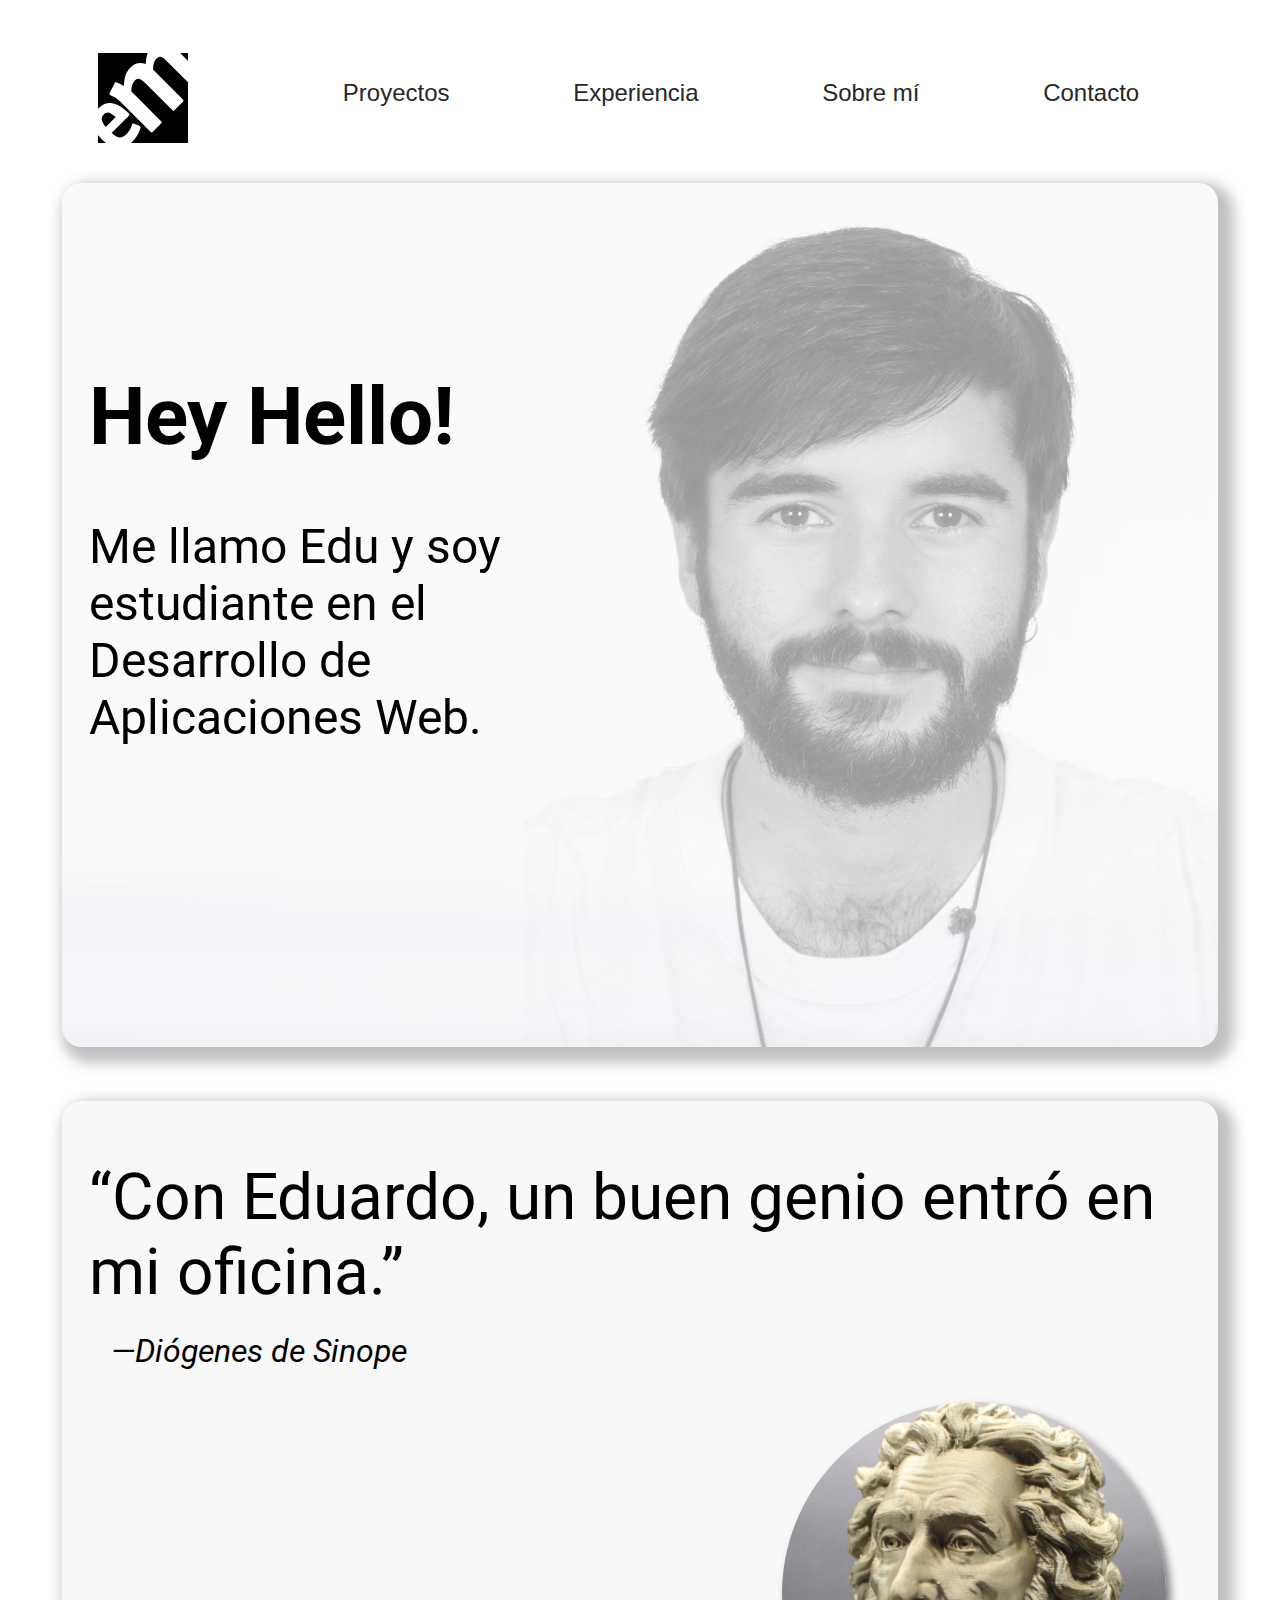
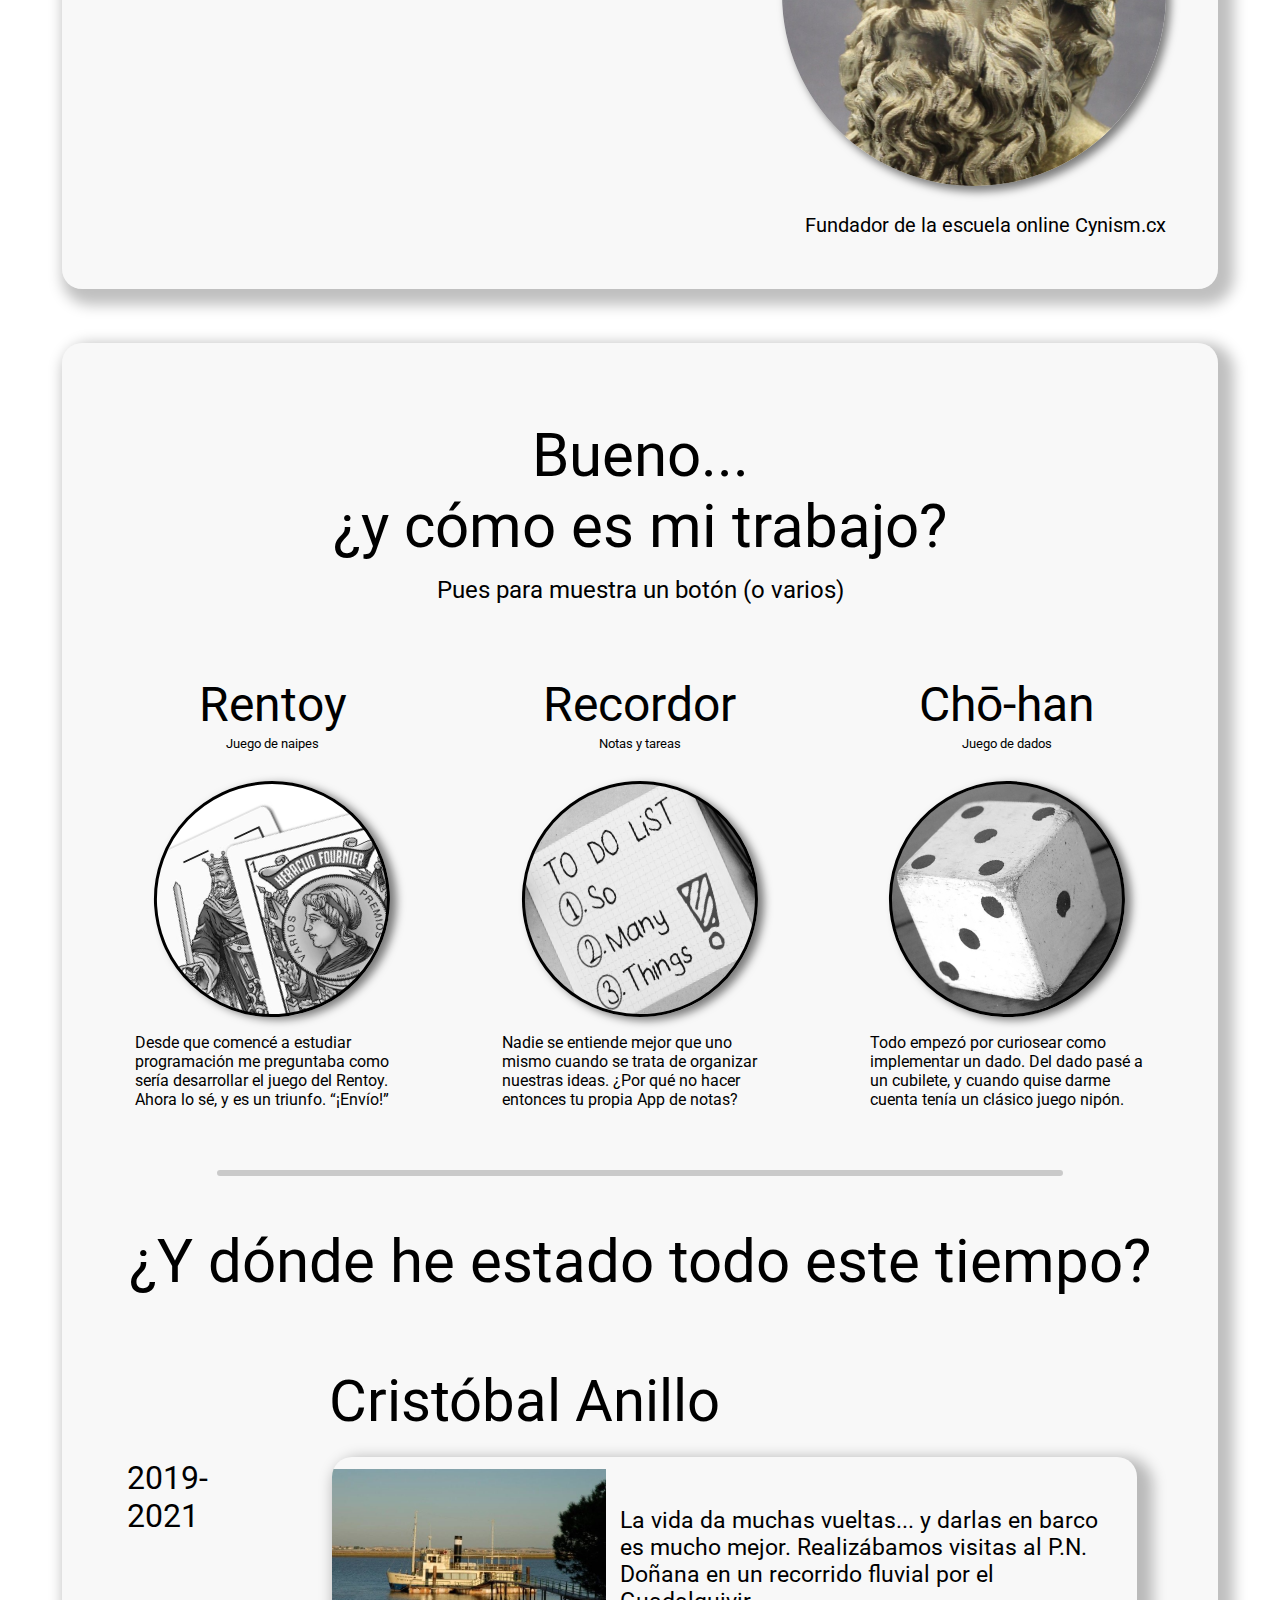
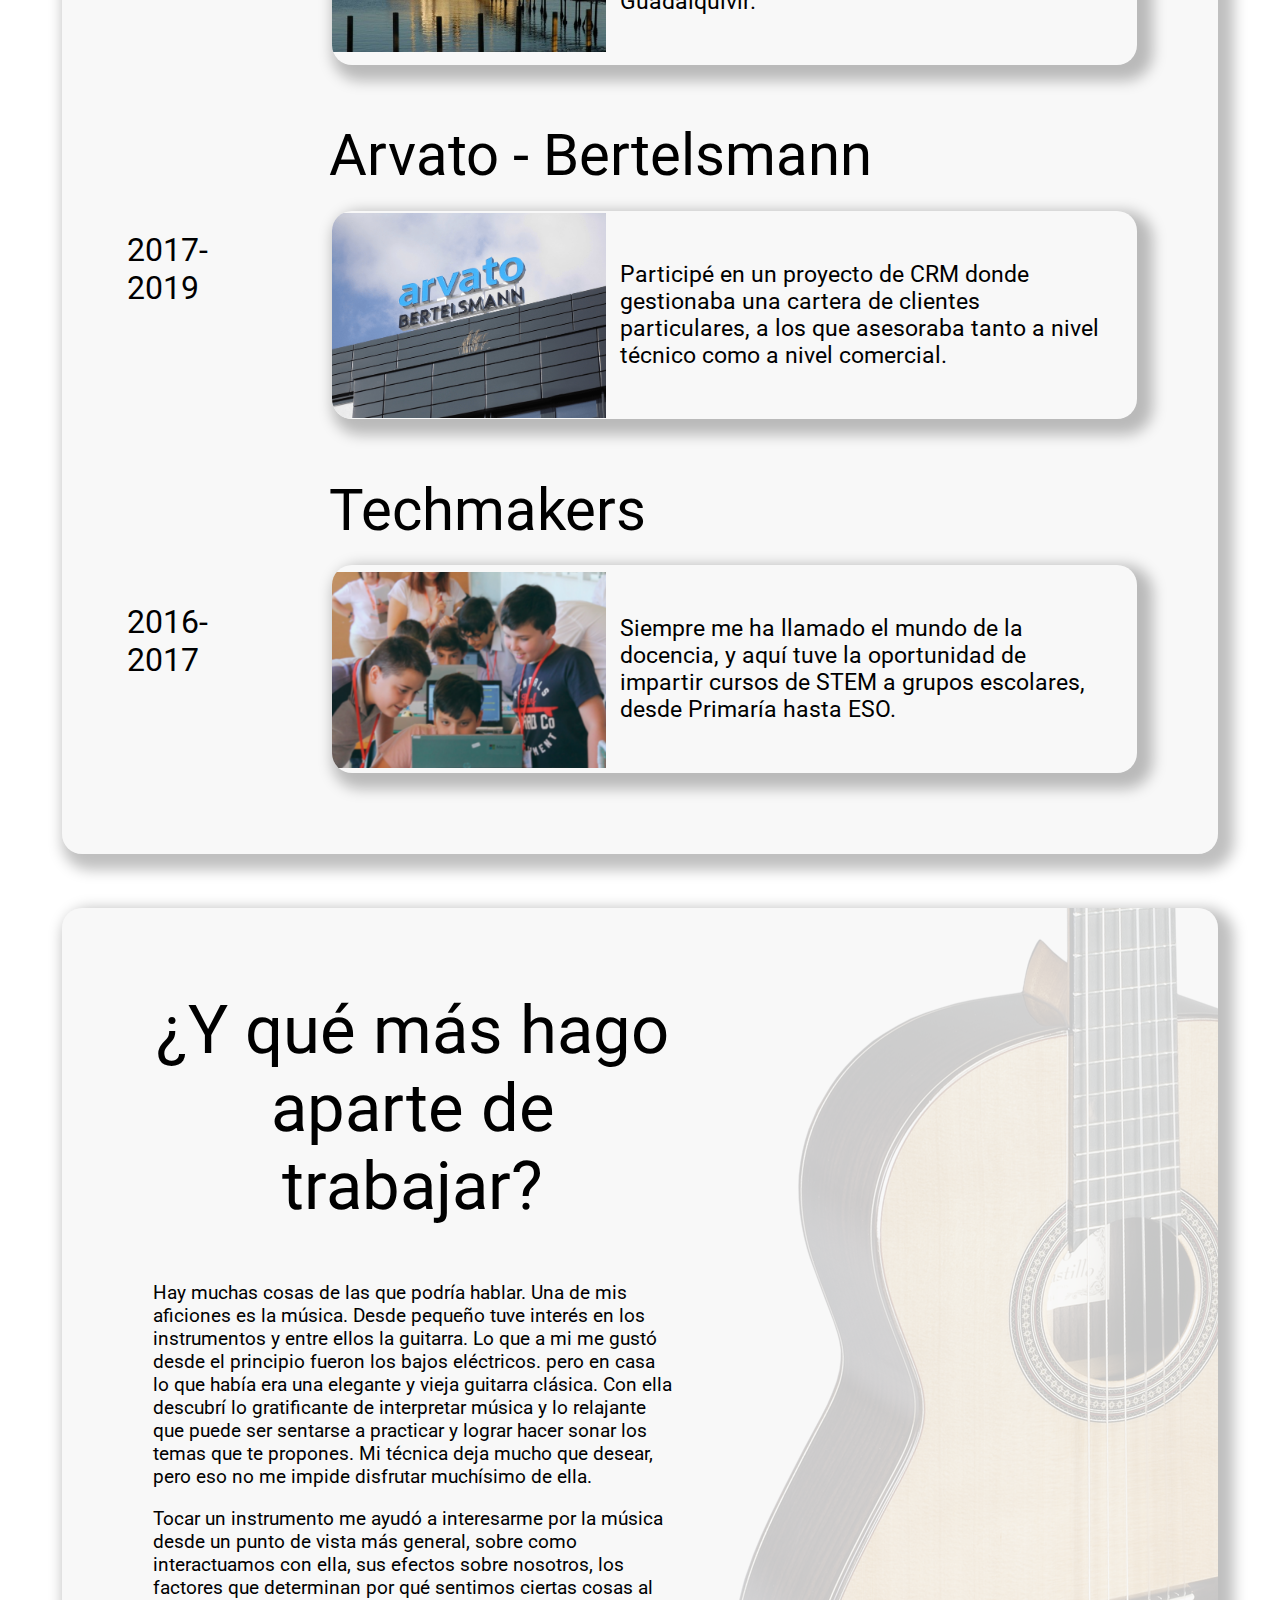
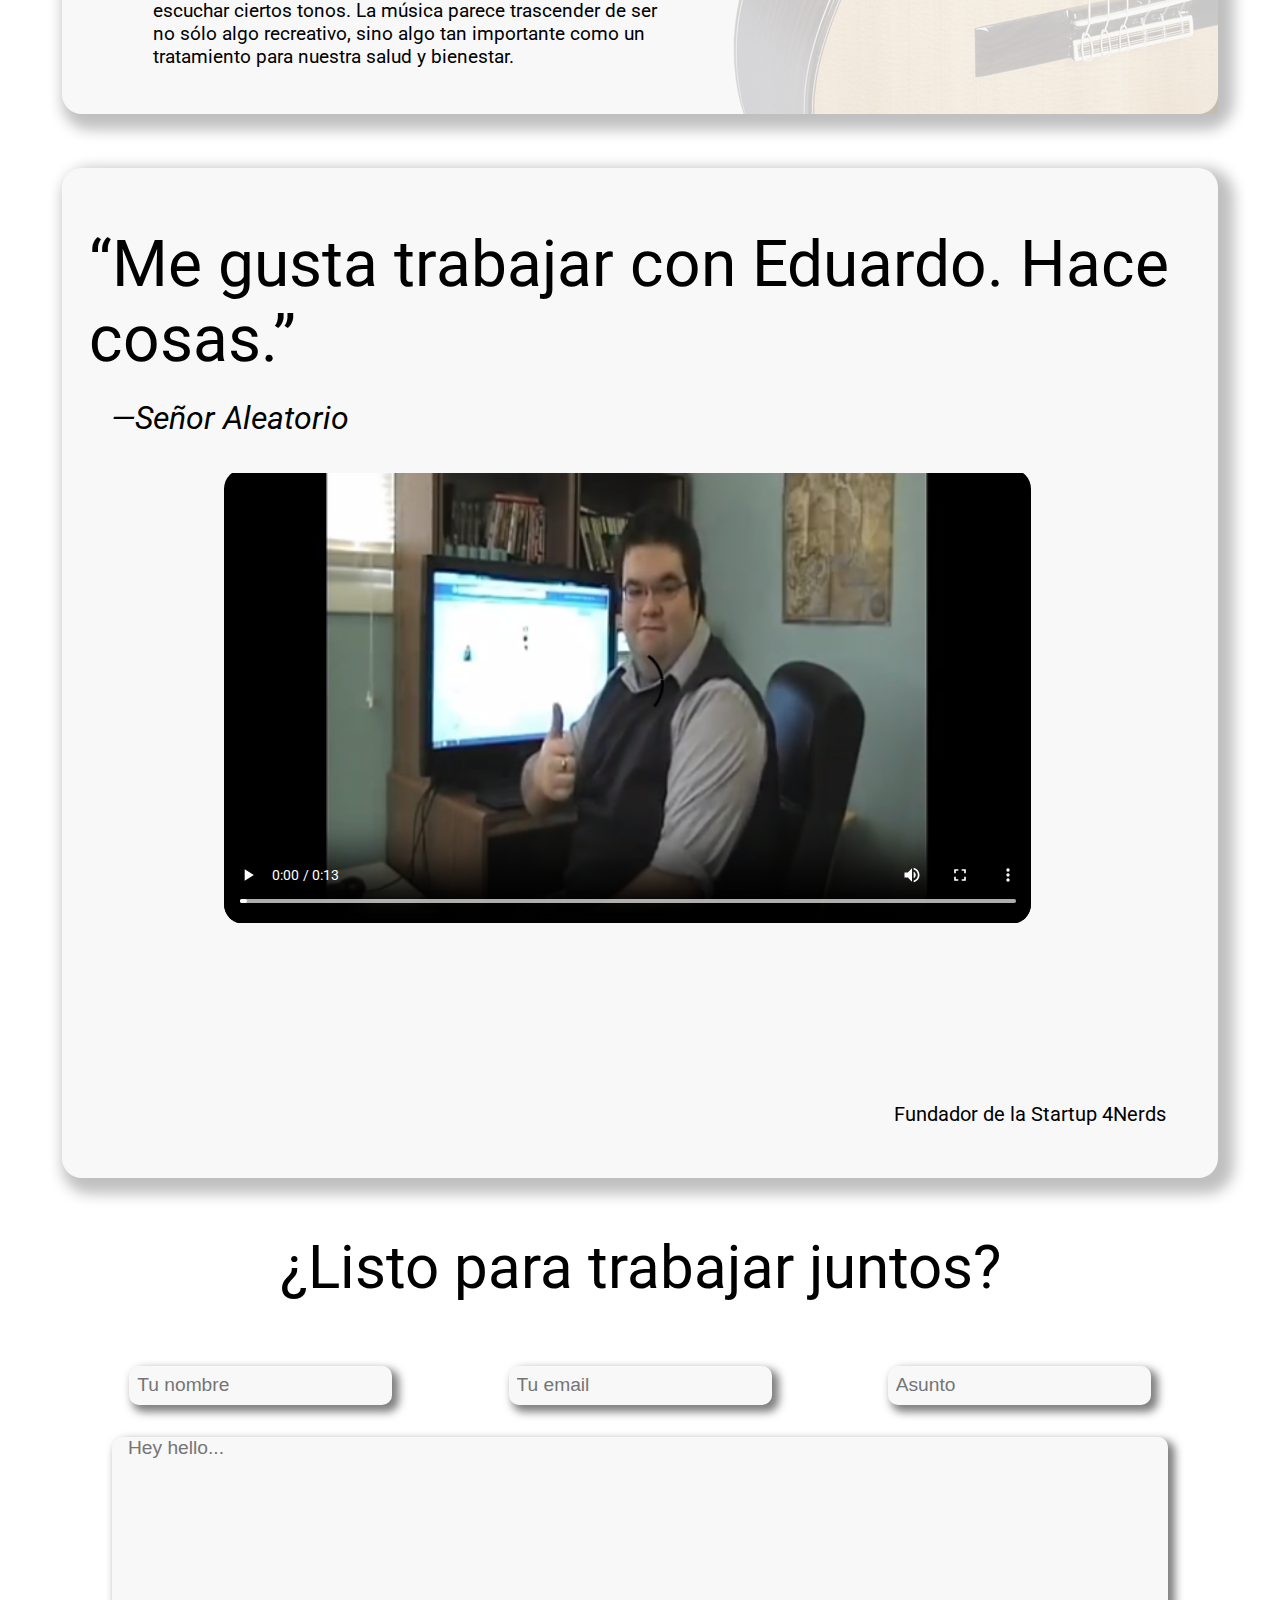
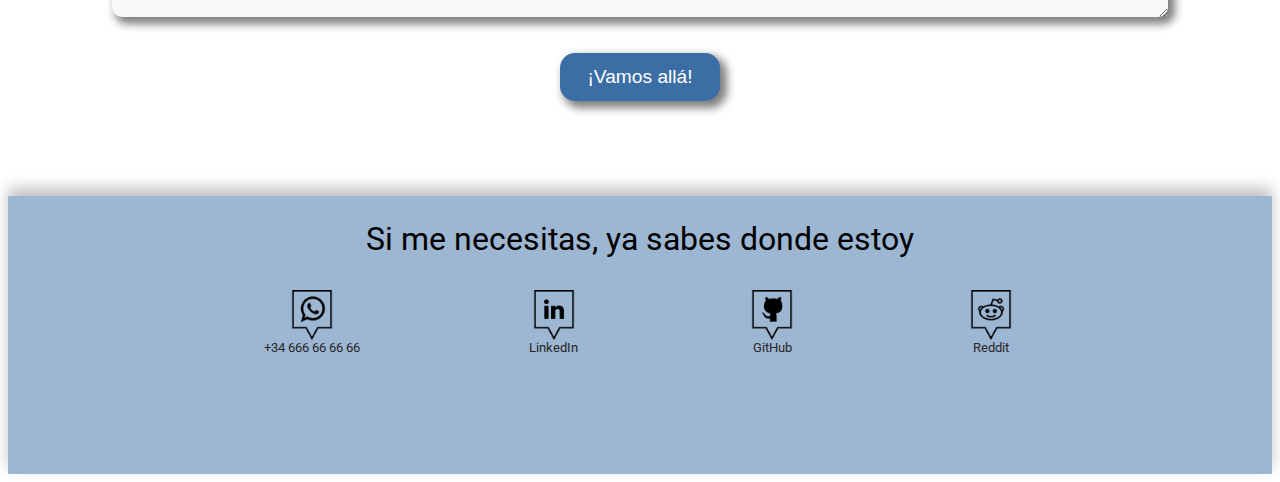
==== index.html @ 3cec7226 "Imagenes OK, fallan labels de form" ====
<!DOCTYPE html>
<html lang="es">

<head>
  <meta charset="UTF-8">
  <meta http-equiv="X-UA-Compatible" content="IE=edge">
  <meta name="viewport" content="width=device-width, initial-scale=1.0">
  <link rel="stylesheet" href="styles/main.css">
  <link rel="stylesheet" href="styles/menu.css">
  <link rel="icon" type="image/png" href="mmedia/icons/favicon.png">
  <script defer src="scripts/main.js"></script>
  <script defer src="scripts/menu.js"></script>
  <script defer src="scripts/validar.js"></script>
  <title>Eduardo Martínez - PortFolio</title>
</head>

<body>
  <audio id="bg-sound" autoplay loop alt="">
    <source src="mmedia/audios/bg-sound.ogg" type="audio/ogg">
    <source src="mmedia/audios/bg-sound.mp3" type="audio/mpeg">
    Vaya! :( Parece que tu navegador no soporta este audio.
    <!-- Este audio está silenciado desde JS -->
  </audio>
  <div class="menu-btn oculto">
    <div class="menu-btn_burger"></div>
  </div>

  <!-- Aquí cae el menú lateral desplegable-->

  <div id="inicio" class="flex-container">
    <header role="header">
      <!-- UD4-T3.2 -->
      <div>
        <img class="menu-logo fadeIn" src="mmedia/icons/emartinez-logo.svg" alt="">
      </div>
      <nav id="menu">
        <ul>
          <li><a href="#proyectos">Proyectos</a></li>
          <li><a href="#cv">Experiencia</a></li>
          <li><a href="#sobre">Sobre mí</a></li>
          <li><a href="#contacto">Contacto</a></li>
        </ul>
      </nav>
    </header>

    <main>
      <section id="bienvenida" class="tarjeta bienvenida">
        <video id="bienvenida-bgvideo" autoplay muted loop alt="">
          <source src="mmedia/videos/drops.webm" type="video/webm">
          <source src="mmedia/videos/drops.mp4" type="video/mp4">
          Vaya! :( Parece que tu navegador no soporta este vídeo.
        </video>
        <div id="bienvenida-texto">
          <h1>Hey Hello!</h1>
          <p>
            Me llamo Edu y soy estudiante en el Desarrollo
            de Aplicaciones Web.
          </p>
        </div>

        <div id="bienvenida-imagen"></div>
      </section>

      <section class="tarjeta testimonio">
        <div>
          <p>
            <q>Con Eduardo, un buen genio entró en mi oficina.</q>
            <cite>—Diógenes de Sinope</cite>
          </p>
        </div>

        <div class="testimonio-autor">
          <div id="testimonio-img"></div>
          <p><small>Fundador de la escuela online Cynism.cx</small></p>
        </div>
      </section>

      <div class="tarjeta">
        <section id="proyectos">
          <div>
            <h2>Bueno...<br>¿y cómo es mi trabajo?</h2>
            <p>Pues para muestra un botón (o varios)</p>
          </div>

          <div class="proyecto-wrapper">
            <div class="proyecto">
              <div class="proyecto-cabecera">
                <h3>Rentoy</h3>
                <small>Juego de naipes</small>
                <div id="cartas" class="proyecto-imagen"></div>
              </div>
              <p>
                Desde que comencé a estudiar programación me preguntaba como
                sería desarrollar el juego del Rentoy. Ahora lo sé, y es
                un triunfo. <q>¡Envío!</q>
              </p>
            </div>

            <div class="proyecto">
              <div class="proyecto-cabecera">
                <h3>Recordor</h3>
                <small>Notas y tareas</small>
                <div id="notas" class="proyecto-imagen"></div>
              </div>
              <p>
                Nadie se entiende mejor que uno mismo cuando se trata de
                organizar nuestras ideas. ¿Por qué no hacer entonces tu
                propia App de notas?
              </p>
            </div>

            <div class="proyecto">
              <div class="proyecto-cabecera">
                <h3>Chō-han</h3>
                <small>Juego de dados</small>
                <div id="dado" class="proyecto-imagen"></div>
              </div>
              <p>
                Todo empezó por curiosear como implementar un dado.
                Del dado pasé a un cubilete, y cuando quise darme cuenta
                tenía un clásico juego nipón.
              </p>
            </div>
          </div>
        </section>

        <hr role="separator">

        <section id="cv">
          <div id="cv-cabecera">
            <h2>¿Y dónde he estado todo este tiempo?</h2>
          </div>

          <div id="cv-wrapper">
            <div id="fechas">
              <p>2019-2021</p>
              <p>2017-2019</p>
              <p>2016-2017</p>
            </div>

            <div id="linea-temporal"></div>

            <div id="experiencia-wrapper">
              <div class="experiencia">
                <div class="experiencia-cabecera">
                  <h3>Cristóbal Anillo</h3>
                </div>
                <div id="real-fernando" class="tarjeta experiencia-imagen">
                  <p>
                    La vida da muchas vueltas... y darlas en barco es mucho mejor.
                    Realizábamos visitas al P.N. Doñana en un recorrido fluvial
                    por el Guadalquivir.
                  </p>
                </div>
              </div>

              <div class="experiencia">
                <div class="experiencia-cabecera">
                  <h3>Arvato - Bertelsmann</h3>
                </div>
                <div class="tarjeta experiencia-imagen" id="arvato">
                  <p>
                    Participé en un proyecto de CRM donde gestionaba una cartera de
                    clientes particulares, a los que asesoraba tanto a nivel
                    técnico como a nivel comercial.
                  </p>
                </div>
              </div>

              <div class="experiencia">
                <div class="experiencia-cabecera">
                  <h3>Techmakers</h3>
                </div>
                <div class="tarjeta experiencia-imagen" id="techmakers">
                  <p>
                    Siempre me ha llamado el mundo de la docencia, y aquí tuve la
                    oportunidad de impartir cursos de STEM a grupos escolares,
                    desde Primaría hasta ESO.
                  </p>
                </div>
              </div>
            </div>
          </div>
        </section>
      </div>

      <section id="sobre" class="tarjeta guitarra">
        <div id="sobre-wrapper">
          <div id="sobre-texto">
            <h2 id="sobre-cabecera">¿Y qué más hago aparte de trabajar?</h2>
            <p>
              Hay muchas cosas de las que podría hablar. Una de mis aficiones es la
              música. Desde pequeño tuve interés en los instrumentos y entre ellos la
              guitarra. Lo que a mi me gustó desde el principio fueron los bajos eléctricos.
              pero en casa lo que había era una elegante y vieja guitarra clásica.
              Con ella descubrí lo gratificante de interpretar música y lo relajante que puede
              ser sentarse a practicar y lograr hacer sonar los temas que te propones.
              Mi técnica deja mucho que desear, pero eso no me impide disfrutar muchísimo de ella.
            </p>

            <p>
              Tocar un instrumento me ayudó a interesarme por la música desde un punto de vista
              más general, sobre como interactuamos con ella, sus efectos sobre nosotros, los
              factores que determinan por qué sentimos ciertas cosas al escuchar ciertos tonos.
              La música parece trascender de ser no sólo algo recreativo, sino algo tan importante
              como un tratamiento para nuestra salud y bienestar.
            </p>
          </div>

          <div id="sobre-imagen">
            <div>
              <!-- <img src="mmedia/images/paco-castillo.png" width="288" height="460" alt="Guitarra"> -->
            </div>
          </div>
        </div>
      </section>

      <section class="tarjeta testimonio">
        <div>
          <p>
            <q>Me gusta trabajar con Eduardo. Hace cosas.</q>
            <cite>—Señor Aleatorio</cite>
          </p>
        </div>

        <div class="testimonio-autor">
          <div id="contenedor-video">
            <video id="testimonio-video" alt="Testimonio de Señor Aleatorio" controls
              poster="mmedia/images/testimonio-poster.png">
              <source src="mmedia/videos/testimonio.ogv" type="video/ogg" codecs="theora, vorbis">
              <source src="mmedia/videos/testimonio.mp4" type="audio/mp4">
              Ups :( Parece que tu navegador no soporta este vídeo.
            </video>
            <!-- <iframe id="testimonio-video" src="https://www.youtube.com/embed/NDe13n_WpQA" title="YouTube video player"
              allow="accelerometer; autoplay;
              clipboard-write; encrypted-media; gyroscope; picture-in-picture" allowfullscreen>
            </iframe> -->
          </div>
          <!-- Desactivo el details porque no aporta nada ninguna información -->
          <!-- <details>
            <summary>
              <p><small>Fundador de la Startup 4Nerds</small></p>
            </summary>
            <img class="menu-logo spin" src="mmedia/icons/emartinez-logo.svg" alt="logotipo: emartinez">
          </details> -->
          <p><small>Fundador de la Startup 4Nerds</small></p>
        </div>
      </section>

      <section id="contacto">
        <h2>¿Listo para trabajar juntos?</h2>
        <form action="#contacto" method="GET" role="form" aria-label="Formulario de contacto">
          <div class="contacto-wrapper">
            <div class="entrada">
              <input title="Tu nombre" type="text" name="nombre" id="nombre" required pattern="^[A-Za-zÀ-ÿ][A-Za-zÀ-ÿ\s]{2,44}"
                maxlength="45" placeholder="Tu nombre">
            </div>

            <div class="entrada">
              <input type="email" name="email" id="email" required maxlength="255"
                pattern="^[A-Za-z0-9._%+-]{1,64}@(?:[A-Za-z0-9-]{1,63}\.){1,125}[A-Za-z]{2,63}$" placeholder="Tu email">
            </div>

            <div class="entrada">
              <input type="text" name="asunto" id="asunto" required pattern="^[A-Za-zÀ-ÿ0-9][A-Za-zÀ-ÿ0-9\s]{4,120}"
                placeholder="Asunto">
            </div>

            <div class="entrada">
              <textarea name="mensaje" id="mensaje" required minlength="10" maxlength="500" placeholder="Hey hello..."
                disabled></textarea>
            </div>
            <div class="entrada">
              <button type="submit" id="enviar">¡Vamos allá!</button>
            </div>
          </div>
        </form>
      </section>
    </main>

    <footer role="contentinfo">
      <div>
        <p id="social-cabecera">Si me necesitas, ya sabes donde estoy</p>
        <!-- Desactivo la tarje de bienvenida -->
        <!-- <dialog id=" dialogo">
          <div id="dialogo-cabecera">
            <div>
              <img class="menu-logo" src="mmedia/icons/emartinez-logo.svg" width="50" alt="logotipo">
            </div>
            <div>
              <h4>Eduardo Martínez Romero</h4>
            </div>
          </div>
          <div id="dialogo-contenido">
            <div class="dialogo-entrada">
              <img src="mmedia/icons/location.png" width="30" alt="Ubicación">
              <a href="https://www.openstreetmap.org/?mlat=40.420886&mlon=-3.703314&zoom=15#map=19/40.42085/-3.70345"
                target="_blank">
                <span>C/ Desengaño, 21. Madrid -
                  España</span>
              </a>
            </div>
            <div class="dialogo-entrada">
              <img src="mmedia/icons/email.png" width="30" alt="Email">
              <a href="mailto:eduardo.martinez@iesdonana.org">
                <span>eduardo.martinez@iesdonana.org</span>
              </a>
            </div>
          </div>
          <div id="dialogo-boton">
            <button id="cerrar" onclick="document.getElementById('dialogo').close()">Cerrar</button>
          </div>
        </dialog> -->
      </div>
      <div class="social-wrapper">
        <a href="tel:+34666666666">
          <div class="social">
            <img src="mmedia/icons/whatsapp.png" width="50" alt="Teléfono">
            <small>+34 666 66 66 66</small>
          </div>
        </a>
        <a href="https://www.linkedin.com/">
          <div class="social">
            <img src="mmedia/icons/linkedin.png" width="50" alt="">
            <small>LinkedIn</small>
          </div>
        </a>
        <a href="https://github.com/">
          <div class="social">
            <img src="mmedia/icons/github.png" width="50" alt="">
            <small>GitHub</small>
          </div>
        </a>
        <a href="https://www.reddit.com/">
          <div class="social">
            <img src="mmedia/icons/reddit.png" width="50" alt="">
            <small>Reddit</small>
          </div>
        </a>
      </div>
    </footer>
  </div>
</body>

</html>
---- styles/main.css ----
@import url('https://fonts.googleapis.com/css2?family=Roboto&display=swap');

/**************************
 * Animaciones
 **************************/

.spin {
  animation: spin linear infinite 3s;
}

@keyframes spin {
  from {
    transform: rotateY(0deg);
    moz-transform: rotateY(0deg);
    ms-transform: rotateY(0deg);
  }

  to {
    transform: rotateY(360deg);
    moz-transform: rotateY(360deg);
    ms-transform: rotateY(360deg);
  }
}

/**************************
 * Elementos básicos
 **************************/

body {
  background: #fff;
  font-family: 'Roboto', sans-serif;
}

dialog:not([open]) {
  display: none;
}

h1 {
  margin-top: 2em;
  font-size: 5em;
}

h2 {
  font-size: 3.75em;
  font-weight: normal;
  text-align: center;
}

h3 {
  font-size: 3em;
  font-weight: normal;
}

h4 {
  margin-top: .5em;
  font-size: 2em;
  font-weight: normal;
  text-align: center;
}

h3+small {
  margin-top: -45px;
  margin-bottom: 30px;
}

/**************************
 * Estructuras básicas
 **************************/

.flex-container {
  display: flex;
  flex-direction: column;
}

.tarjeta {
  margin: 6vh;
  padding: 3vh;
  background: rgba(218, 218, 218, .2);
  border-radius: 20px;
  box-shadow: 8px 8px 14px 8px rgba(0, 0, 0, .25);
}

/**************************
 * Bienvenida
 **************************/

#bienvenida {
  margin-top: 4vh;
  display: flex;
  flex-direction: row;
  justify-content: space-around;
}

#bienvenida-texto {
  width: 50%;
}

#bienvenida p {
  font-size: 3em;
  font-weight: normal;
}

#bienvenida-imagen {
  width: 50%;
}

.bienvenida {
  min-height: 90vh;
  position: relative;
  z-index: 1;
}

#bienvenida-imagen::before {
  content: '';
  position: absolute;
  z-index: -2;
  top: 0;
  bottom: 0;
  left: 0;
  right: 0;
  background-image: url(../mmedia/images/yo.png);
  border-radius: 20px;
  background-size: 60%;
  background-position: right 0 bottom 90%;
  background-repeat: no-repeat;
  opacity: .9;
  filter: grayscale(1);
}

#bienvenida-bgvideo {
  /* margin: 0 6vh; */
  position: absolute;
  bottom: 0;
  z-index: -1;
  width: 100%;
  height: 100%;
  object-fit: cover;
  border-radius: 20px;
  opacity: .5;
  filter: contrast(125%);
}

/**************************
 * Testimonio 1
 **************************/

.testimonio p {
  font-size: 2em;
}

.testimonio q {
  display: block;
  font-size: 2em;
}

.testimonio cite {
  display: block;
  margin: 2% 0 0 2%;
}

.testimonio div:last-of-type {
  font-size: 0.75em;
  text-align: right;
}

.testimonio-autor {
  display: flex;
  flex-direction: column;
  justify-content: right;
  align-items: flex-end;
  margin-right: 25px;
}

#testimonio-img {
  width: 30vw;
  height: 30vw;
  border-radius: 30vw;
  background: url(../mmedia/images/diogenes.jpg);
  background-size: 140% 200%;
  background-position: 50% 10%;
  background-repeat: no-repeat;
  transform: rotate(5deg);
  box-shadow: 5px 5px 8px rgba(0, 0, 0, .5);
}

/**************************
 * Testimonio 2
 **************************/

#contenedor-video {
  position: relative;
  overflow: hidden;
  width: 100%;
  padding-top: 56.25%;
}

#testimonio-video {
  position: absolute;
  top: 0;
  left: 12.5%;
  bottom: 0;
  right: 12.5%;
  width: 75%;
  height: 75%;
  border: 0;
  border-radius: 20px;
}

/*----------------------------------
 * UD4. T4. Elementos interactivos.
 *----------------------------------
 * Summary oculto en el segundo
 * testimonio.
 *
 */

summary p {
  display: inline;
}

summary::marker {
  display: none;
  content: '';
}

summary:hover {
  cursor: pointer;
}

/**************************
 * Proyectos
 **************************/

#proyectos h2+p {
  margin-top: -4vh;
  font-size: 1.5em;
  text-align: center;
}

.proyecto-wrapper {
  display: flex;
  flex-direction: row;
  justify-content: space-around;
}

.proyecto {
  width: 25%;
}

.proyecto-cabecera {
  display: flex;
  flex-direction: column;
  align-items: center;
}

.proyecto-imagen {
  width: 18vw;
  height: 18vw;
  border-radius: 18vw;
  border: 3px solid #000;
  background-repeat: no-repeat;
  box-shadow: 5px 5px 8px rgba(0, 0, 0, .5);
  transition: all .5s;
  filter: grayscale(1);
}

#cartas {
  background: url(../mmedia/images/cartas.jpg);
  background-size: 150% 150%;
  background-position: 45% -10%;
  transform: rotate(-25deg);
}

#notas {
  background: url(../mmedia/images/notas.jpg);
  background-size: 180% 110%;
  background-position: 55% 40%;
  transform: rotate(-15deg);
}

#dado {
  background: url(../mmedia/images/dado.jpg);
  background-size: 115% 115%;
  background-position: 50% 80%;
  transform: rotate(-20deg);
}

#cartas:hover,
#notas:hover,
#dado:hover {
  cursor: pointer;
  filter: grayscale(0);
  transform: scale(1.1);
}

hr {
  margin: 5vh 10vw;
  border: 3px solid #cacaca;
  border-radius: 3px;
  box-shadow: inset 2px 2px 4px 0 rgba(0, 0, 0, .25);
}

/**************************
 * CV Cronológico
 **************************/

#cv-cabecera {
  margin-bottom: -4vh;
}

#cv-wrapper {
  display: flex;
  flex-direction: row;
  justify-content: space-around;
}

#fechas {
  margin-left: 3vw;
  display: flex;
  flex-direction: column;
  font-size: xx-large;
  justify-content: space-around;
}

#linea-temporal {
  width: 12vw;
}

.experiencia-wrapper {
  display: flex;
  flex-direction: column;
}

.experiencia-cabecera {
  margin-left: 4vw;
  margin-bottom: -4vh;
}

.experiencia {
  font-size: larger;
}

.experiencia p {
  font-size: larger;
}

.experiencia-imagen {
  padding-left: 22.5vw;
  position: relative;
}

#real-fernando {

  background: url(../mmedia/images/real-fernando.jpg);
  background-size: 34%;
  background-position: 0;
  background-repeat: no-repeat;
  background-repeat: no-repeat;
}

#arvato {
  background: url(../mmedia/images/arvato.png);
  background-size: 34%;
  background-position: 0;
  background-repeat: no-repeat;
}

#techmakers {
  background: url(../mmedia/images/techmakers.png);
  background-size: 34%;
  background-position: 0;
  background-repeat: no-repeat;
}

/* No me convence el fondo de tarjeta. Problemático */
/* #real-fernando::before {
  content: "";
  position: absolute;
  z-index: -1;
  top: 0;
  bottom: 0;
  left: 0;
  right: 0;
  background: url('../mmedia/images/real-fernando.jpg');
  background-position: center right -2vw;
  background-repeat: no-repeat;
  opacity: .2;
} */

/* Sobre mí */

#sobre {
  min-height: 75vh;
}

#sobre-wrapper {
  display: flex;
  flex-direction: row;
  justify-content: space-around;
}

#sobre-texto {
  padding-left: 5vw;
  width: 50%;
  font-size: larger;
}

#sobre-cabecera {
  font-size: 3.5em;
  font-weight: normal;
  text-align: center;
}

#sobre-imagen {
  display: flex;
  width: 50%;
  justify-content: center;
  align-self: center;
}

.guitarra {
  position: relative;
  z-index: 1;
}

.guitarra::before {
  content: "";
  position: absolute;
  z-index: -1;
  top: 0;
  bottom: 0;
  left: 0;
  right: 0;
  background-image: url(../mmedia/images/paco-castillo.png);
  background-position: left 30vw bottom -30vh;
  background-repeat: no-repeat;
  opacity: .2;
}

/**************************
 * Contacto
 **************************/

.contacto-wrapper {
  margin: 4%;
  padding: 1%;
  display: flex;
  flex-direction: row;
  justify-content: space-around;
  flex-wrap: wrap;
}

.entrada {
  margin: 0 0 2em 0;
}

.entrada input {
  height: 2em;
  padding: 0 8px 0 8px;
}

.entrada textarea {
  width: 80vw;
  height: 20vh;
  padding: 0 16px 0 16px;
  font-size: 2em;
}

.entrada input,
.entrada textarea {
  font-family: sans-serif;
  font-size: 1.2em;
  background: rgba(218, 218, 218, 0.2);
  border: 0;
  border-radius: 10px;
  box-shadow: 5px 5px 8px 2px rgba(0, 0, 0, .5);
}

.entrada button {
  width: 160px;
  height: 2.5em;
  color: #fff;
  font-size: 1.2em;
  background-color: #3b6ea5;
  border: #3b6ea5;
  border-radius: 15px;
  box-shadow: 5px 5px 8px 2px rgba(0, 0, 0, .5);
  cursor: pointer;
  transition: transform 0.5s ease-out; /* UD4-T3.3 */
}

input:focus,
textarea:focus,
input:hover,
textarea:hover {
  outline: 3px solid #3b6ea5;
}

button:focus,
button:hover {
  outline: 3px solid rgba(59, 110, 165, .5);
  transform: scale(1.1);  /* UD4-T3.3 */
}

.entrada-error:invalid {
  outline: 2px solid #a5723b;
  background: rgba(166, 114, 60, .25);
}

.entrada-error-mensaje {
  margin-top: .5em;
  font-weight:bold ;
  color: #a5723b;
}

/**************************
 * Recursos sociales
 **************************/

footer {
  padding-top: .5em;
  bottom: 0;
  height: 30vh;
  background-color: rgba(59, 110, 165, .5);
  box-shadow: 0 -8px 14px 0 rgba(0, 0, 0, .25);
}

#social-cabecera {
  margin-top: .5em;
  font-size: 2em;
  font-weight: normal;
  text-align: center;
}

.social-wrapper {
  margin: 0 20vw;
  display: flex;
  flex-direction: row;
  justify-content: space-between;
}

.social {
  display: flex;
  flex-direction: column;
  align-items: center;
  transition: transform .5s;
}

.social img:hover {
  cursor: pointer;
  transform: translateY(-5%);
  transition: all 1s;
}

.social:hover {
  cursor: pointer;
  transform: scale(1.1);
}

/*----------------------------------
 * UD4. T4. Elementos interactivos.
 *----------------------------------
 * Dialog que trata de simular una
 * tarjeta de visita.
 *
 */

#dialogo {
  border: 1px solid #8c8c8c;
  border-radius: 5px;
  box-shadow: 8px 8px 14px 8px rgba(0, 0, 0, .25);
}

#dialogo-cabecera {
  display: flex;
  align-items: baseline;
  margin-top: -2vh;
}

#dialogo-contenido {
  margin: 0 3vw 5vh 3vw;
  display: flex;
  flex-direction: column;
  align-items: flex-start;
  justify-content: space-around;
}

.dialogo-entrada span {
  font-size: large;
  /* text-decoration: underline; */
}

.dialogo-entrada {
  margin-top: 2vh;
}

.dialogo-entrada img{
  margin: 0 1vw -1.25vh 0;
}

#dialogo-boton {
  display: flex;
  justify-content: flex-end;
}

/* .dialogo-boton button {
  width: 160px;
  height: 2.5em;
  color: #fff;
  font-size: 1.2em;
  background-color: #3b6ea5;
  border: #3b6ea5;
  border-radius: 15px;
  box-shadow: 5px 5px 8px 2px rgba(0, 0, 0, .5);
  cursor: pointer;
  transition: transform 0.5s ease-out; /* UD4-T3.3 *
} */

#dialogo-boton button {
  width: 160px;
  height: 2.5em;
  margin: 0.25vh 0.5vw;
  font-size: 1em;
  background-color: #3b6ea5;
  border-radius: 15px;
  cursor: pointer;
}

/**************************
 * Breakpoint: DIspositivos móviles y tablets
 **************************/
@media only screen and (max-width: 768px) {

  /* Elementos básicos */

  h1 {
    margin-top: 1.5em;
    font-size: 5em;
  }

  h2 {
    font-size: 2.5em;
    font-weight: normal;
    text-align: center;
  }

  h3 {
    font-size: 2em;
    font-weight: normal;
  }

  h4 {
    margin-top: .5em;
    font-size: 2em;
    font-weight: normal;
    text-align: center;
  }

  small {
    font-size:x-small;
  }

  /* Estructuras básicas */

  .tarjeta {
    margin: 4vh 2vh;
  }

  /* Bienvenida */

  #bienvenida {
    justify-content: space-around;
  }

  #bienvenida h1 {
    margin-top: .5em;
    font-size: 5em;
  }

  #bienvenida p {
    font-size: 2em;
    font-weight: normal;
  }

  #bienvenida-texto {
    margin: 0 -10vw ;
  }

  #bienvenida-imagen {
    width: auto;
  }

  .bienvenida {
    min-height:auto;
  }

  #bienvenida-imagen::before {
    background-size: 60%;
    background-position: right bottom ;
    background-repeat: no-repeat;
    opacity: .6;
    filter: grayscale(1);
  }

  /* Testimonios */

  .testimonio p {
    font-size: 1.25em;
  }

  /* Proyectos */

  #proyectos h2+p {
    font-size: 1em;
  }

  .proyecto-wrapper {
    flex-direction: column;
    padding: 0 4vw;
  }

  .proyecto {
    width: auto;
  }

  #proyectos h3+small {
    margin-top: -4vh;
    margin-bottom: 4.5vh;
  }

  .proyecto-imagen {
    width: 40vw;
    height: 40vw;
    border-radius: 40vw;
  }

  /* CV Cronológico */

  #fechas {
    font-size: x-large;
  }

  #linea-temporal {
    width: 40vw;
  }

  .experiencia-wrapper {
    display: flex;
    flex-direction: column;
  }

  .experiencia-cabecera {
    margin-left: 4vw;
    margin-bottom: -4vh;
  }

  .experiencia {
    font-size: large;
  }

  .experiencia p {
    font-size: large;
  }

  #real-fernando,
  #arvato,
  #techmakers {
    padding: 0 2vw 0 20.5vw;
  }

  /* Sobre mí */

  #sobre {
    min-height:auto;
  }

  #sobre-wrapper {
    flex-direction: column;
  }

  #sobre-texto {
    padding: 0 5vw;
    width: auto;
    font-size: large;
  }

  #sobre-cabecera {
    font-size: 2em;
  }

  #sobre-imagen {
    width: auto;
  }

  .guitarra {
    position: relative;
    z-index: 1;
  }

  .guitarra::before {
    content: "";
    position: absolute;
    z-index: -1;
    top: 0;
    bottom: 0;
    left: 0;
    right: 0;
    background-image: url(../mmedia/images/paco-castillo.png);
    background-position: left -100vw bottom -35vh;
    background-repeat: no-repeat;
    opacity: .1;
  }

  /* Recursos sociales */

  .social-wrapper {
    margin: 0 5vw;
  }
}
---- styles/menu.css ----
/* Menu desplegable */

.menu-container {
  background-color: #fefefe;
  box-shadow: 2px 0 5px 2px #666;
  min-width: 20vw;
  height: 100vh;
  position: fixed;
  opacity: 0.8;
  top: 0;
  left: 0;
  z-index: 2;
  transition: all .5s ease-in-out;
}

/* Visible o no */

.active {
  transform: translate(-100vw);
}

/* Elementos del menú */

.menu-container ul {
  padding: 100px 5px 20px 5px;
  list-style: none;
}

.menu-container ul li {
  color: #272727;
  display: block;
  font-size: 25px;
  font-family: sans-serif;
  padding: 10px 50px;
  cursor: pointer;
  transition: all .2s ease-in-out;
}

a {
  color: #272727;
  text-decoration: none;
}

.menu-container ul li:hover {
  background-color: rgba(218, 218, 218, 0.2);
  margin: 15px 0;
  border-radius: 10px;
  color: #272727;
  box-shadow: 5px 5px 8px 5px rgba(0, 0, 0, 0.5);
}

/* Logotipo en el menú lateral */

.burger-logo {
  width: 20vw;
  height: 20vh;
}

/* UD4-T3.4 */
.burger-logo:hover {
  animation: spin linear infinite 3s;
}

@keyframes spin {
  from {
    transform: rotateY(0deg);
    moz-transform: rotateY(0deg);
    ms-transform: rotateY(0deg);
  }

  to {
    transform: rotateY(360deg);
    moz-transform: rotateY(360deg);
    ms-transform: rotateY(360deg);
  }
}

/* Botón de menú (Tipo Burger) */

.menu-btn {
  z-index: 10;
  position: fixed;
  display: flex;
  justify-content: center;
  align-items: center;
  width: 40px;
  height: 40px;
  cursor: pointer;
  transition: all .5s ease-in-out;
}

.oculto {
  visibility: hidden;
}

/* Línea central */

.menu-btn_burger {
  width: 25px;
  height: 3px;
  background: #272727;
  border-radius: 5px;
  box-shadow: 5px 5px 8px rgba(0, 0, 0, 0.5);
  transition: all .5s ease-in-out;

}

/* Lías superior e inferior */

.menu-btn_burger::before,
.menu-btn_burger::after {
  content: '';
  position: absolute;
  width: 25px;
  height: 3px;
  background: #272727;
  border-radius: 2.5px;
  box-shadow: 5px 5px 8px rgba(0, 0, 0, 0.5);
  transition: all .5s ease-in-out;
}

/* Animación al abrir/cerrar */

.menu-btn_burger::before {
  transform: translateY(-8px);
}

.menu-btn_burger::after {
  transform: translateY(8px);
}

.menu-btn.open .menu-btn_burger {
  transform: translatex(-25px);
  background: transparent;
  box-shadow: none;
}

.menu-btn.open .menu-btn_burger::before {
  transform: rotate(45deg) translate(17.5px, -17.5px);
}

.menu-btn.open .menu-btn_burger::after {
  transform: rotate(-45deg) translate(17.5px, 17.5px);
}

/* Menú fijo en cabecera. Visible sólo en versión escritorio*/

header {
  margin: 0 6vh 0 6vh;
  display: flex;
  justify-content: space-around;
}

#menu {
  height: 10vh;
  width: 75vw; /* Sin ésto los elementos del menú quedan muy apretados */
  margin: 0;
  padding-top: 5vh;
}

/* UD4-T3.2 */
.menu-logo {
  width: 10vw;
  height: 10vh;
  padding-top: 5vh;
}

.fadeIn {
  animation: fadeIn 3s;
}

@keyframes fadeIn {
  from { opacity: 0; }
  to { opacity: 1; }
}

#menu ul {
  display: flex;
  flex-direction: row;
  justify-content: space-around;
  list-style: none;
}

#menu ul li {
  display: block;
  font-size: 1.5em;
  font-family: sans-serif;
  padding: 10px 50px;
  cursor: pointer;
  transition: all .2s;
}

#menu ul li:hover {
  background-color: rgba(218, 218, 218, 0.2);
  margin: 5px 0;
  border-radius: 10px;
  color: #272727;
  box-shadow: 5px 5px 8px 5px rgba(0, 0, 0, 0.5);
}

/* Dispositivos móviles y tablets */
@media only screen and (max-width: 768px) {
  #menu,
  #menu-logo {
    display: none;
  }


}
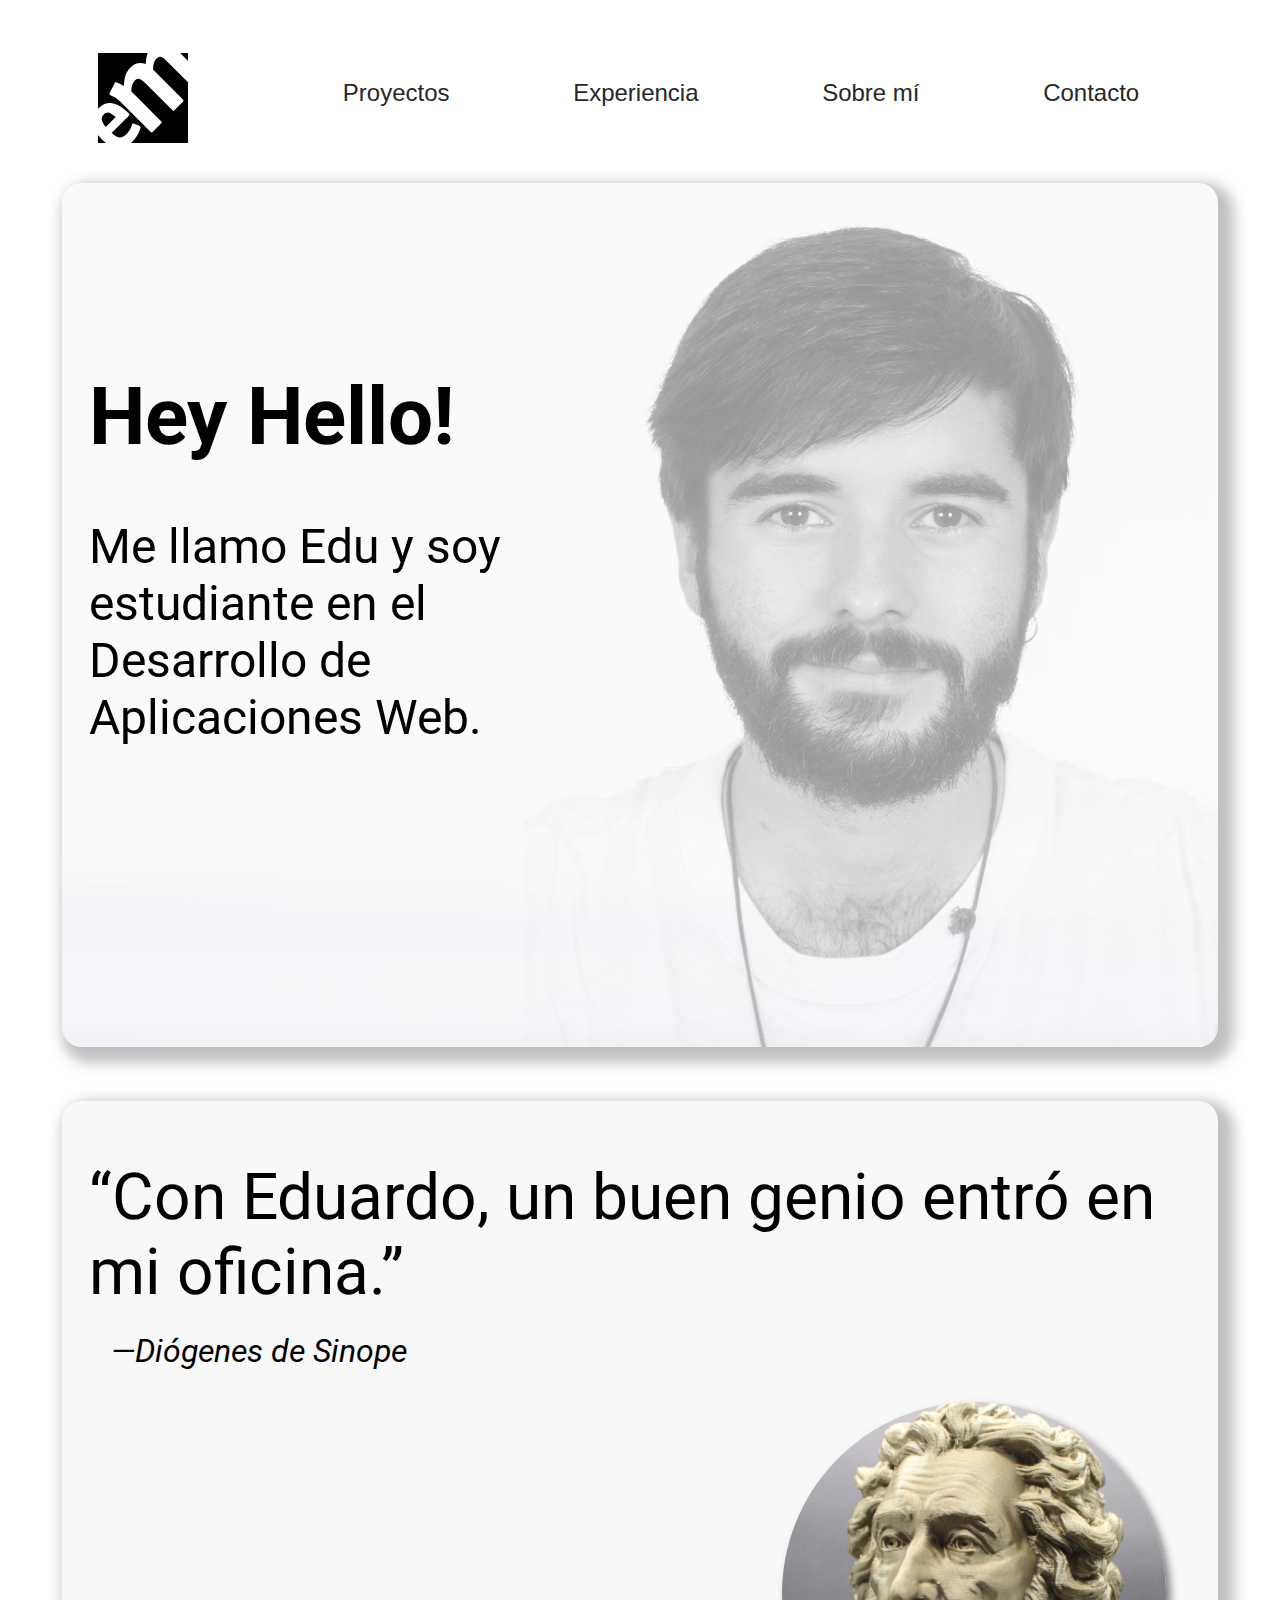
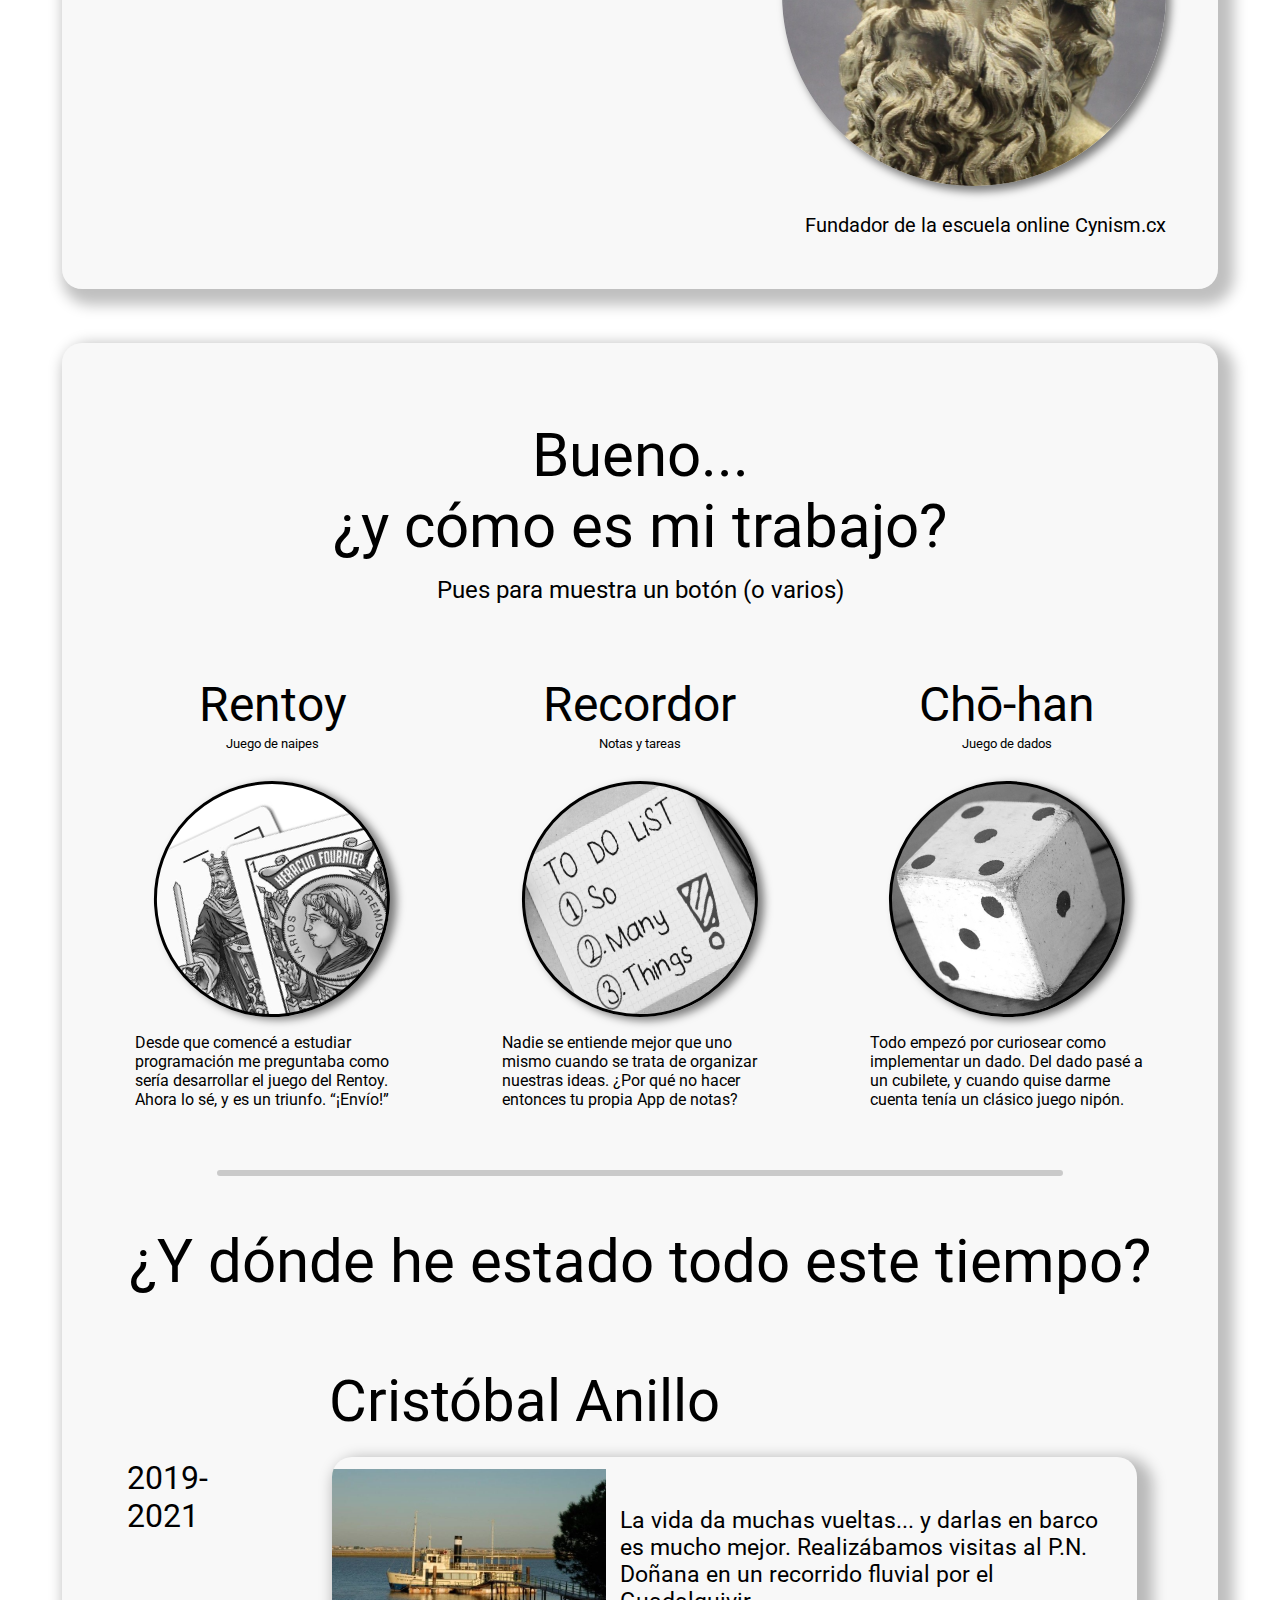
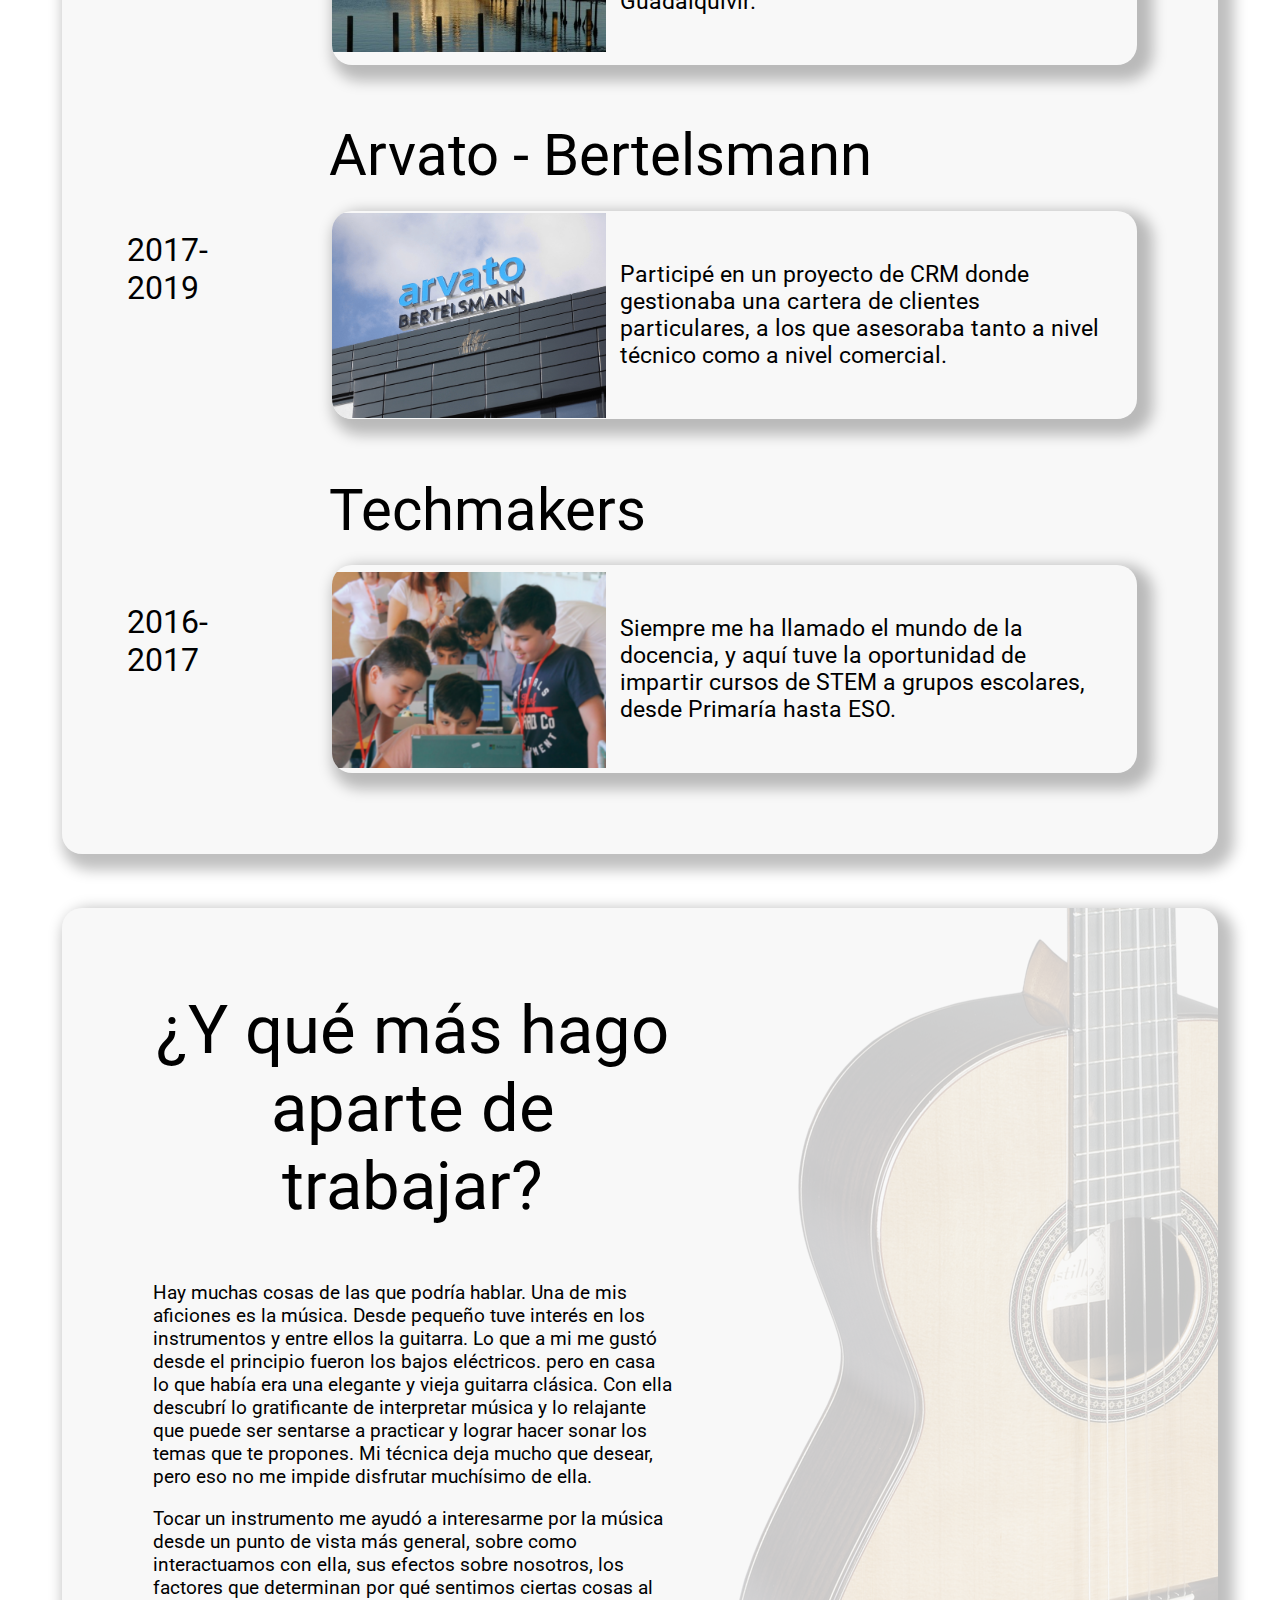
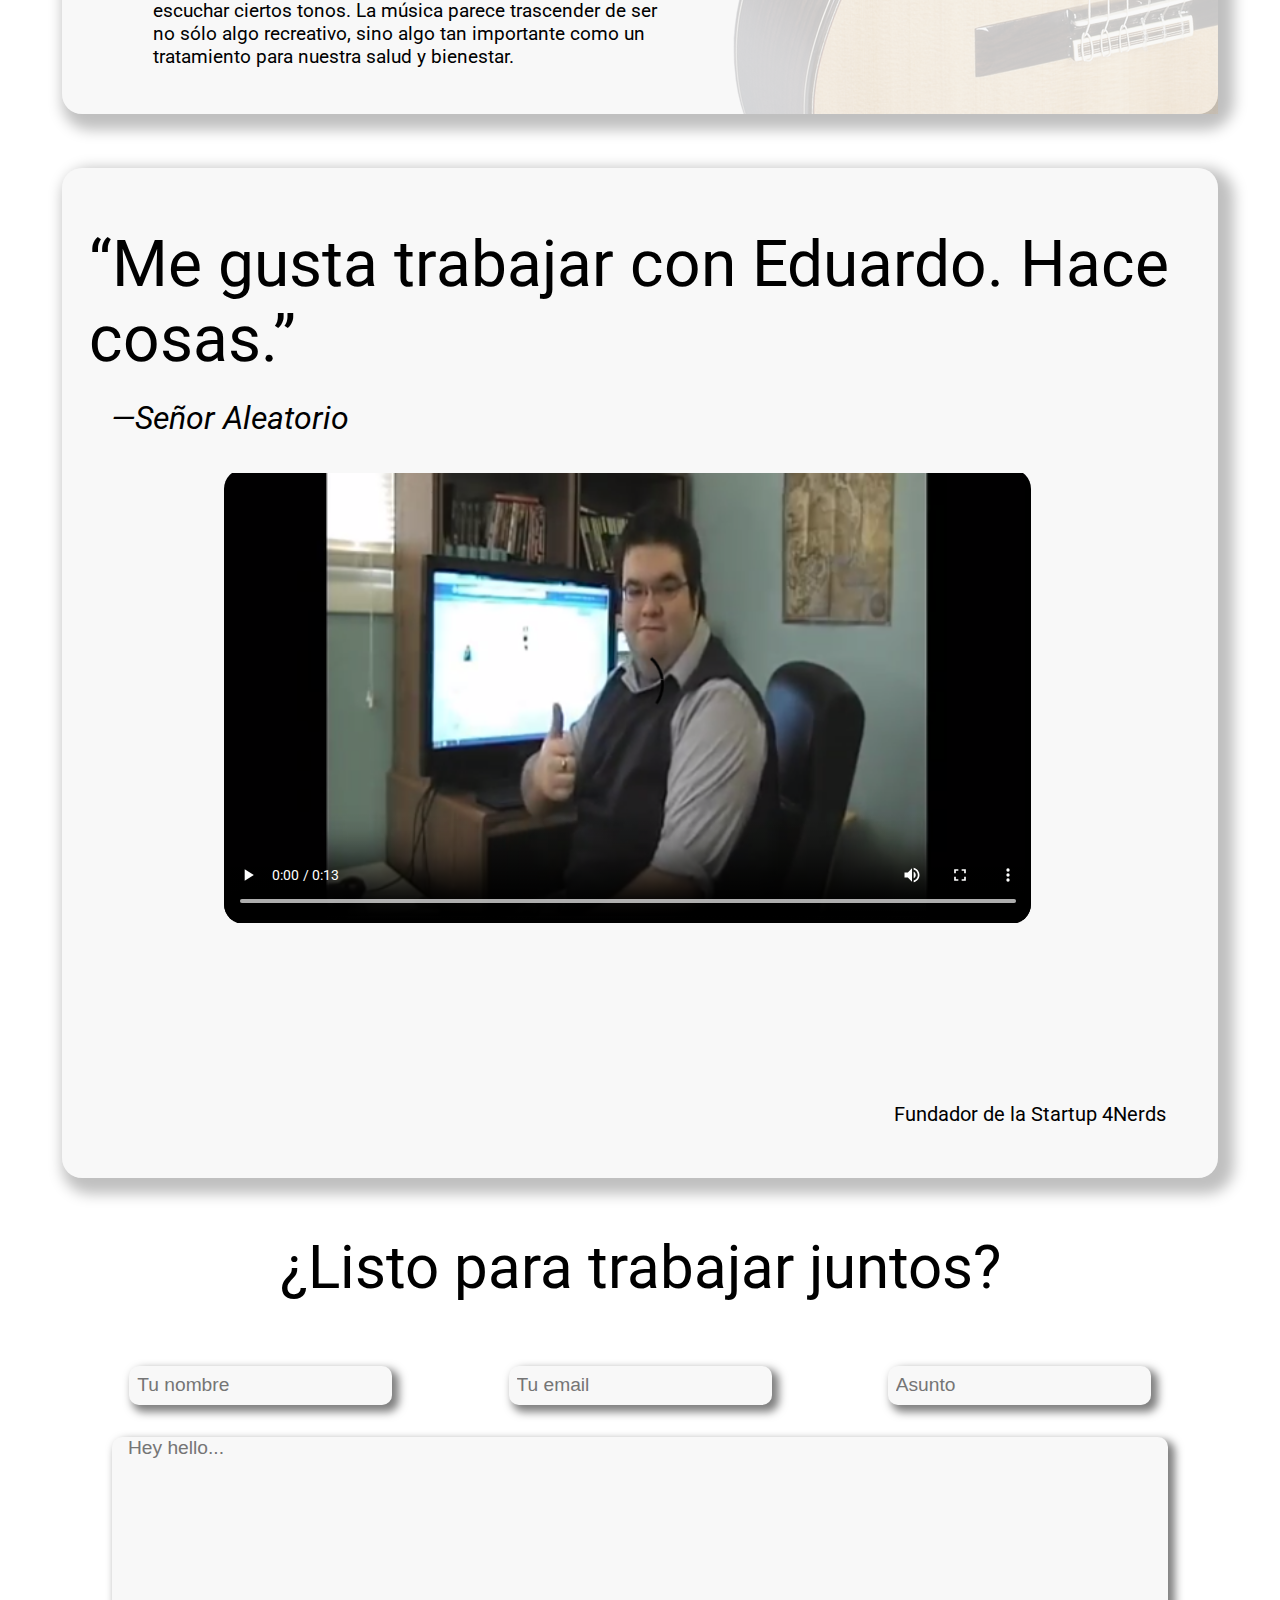
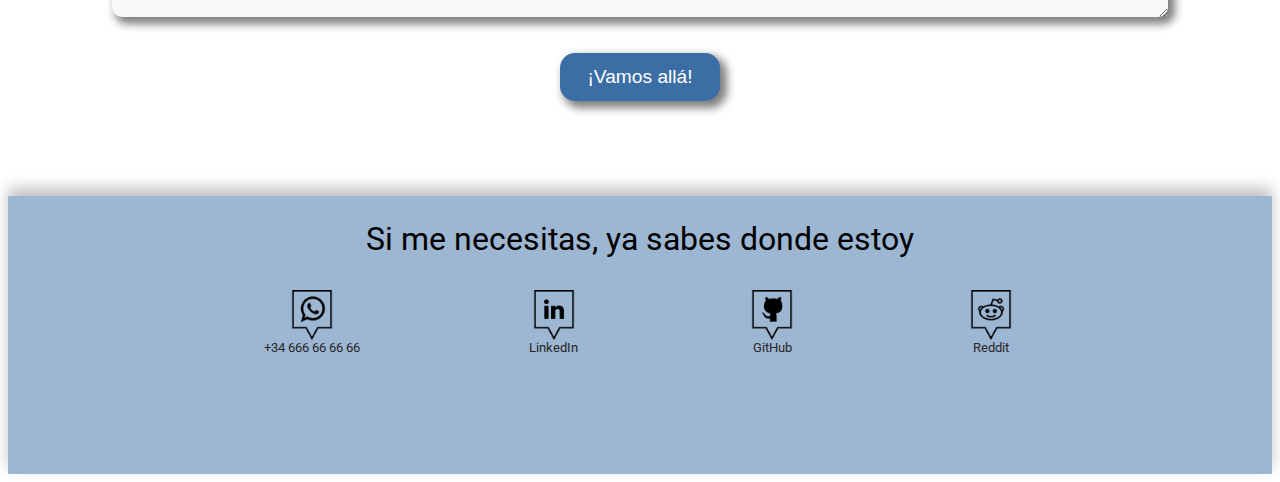
==== commit cc727e63: "agregadas aria-label a inputs de form" ====
--- a/index.html
+++ b/index.html
@@ -252,22 +252,22 @@
         <form action="#contacto" method="GET" role="form" aria-label="Formulario de contacto">
           <div class="contacto-wrapper">
             <div class="entrada">
-              <input title="Tu nombre" type="text" name="nombre" id="nombre" required pattern="^[A-Za-zÀ-ÿ][A-Za-zÀ-ÿ\s]{2,44}"
+              <input title="Tu nombre" aria-label="Nombre" type="text" name="nombre" id="nombre" required pattern="^[A-Za-zÀ-ÿ][A-Za-zÀ-ÿ\s]{2,44}"
                 maxlength="45" placeholder="Tu nombre">
             </div>
 
             <div class="entrada">
-              <input type="email" name="email" id="email" required maxlength="255"
+              <input title="Tu email" aria-label="Email" type="email" name="email" id="email" required maxlength="255"
                 pattern="^[A-Za-z0-9._%+-]{1,64}@(?:[A-Za-z0-9-]{1,63}\.){1,125}[A-Za-z]{2,63}$" placeholder="Tu email">
             </div>
 
             <div class="entrada">
-              <input type="text" name="asunto" id="asunto" required pattern="^[A-Za-zÀ-ÿ0-9][A-Za-zÀ-ÿ0-9\s]{4,120}"
+              <input title="Asunto" aria-label="Asunto" type="text" name="asunto" id="asunto" required pattern="^[A-Za-zÀ-ÿ0-9][A-Za-zÀ-ÿ0-9\s]{4,120}"
                 placeholder="Asunto">
             </div>
 
             <div class="entrada">
-              <textarea name="mensaje" id="mensaje" required minlength="10" maxlength="500" placeholder="Hey hello..."
+              <textarea title="Tu mensaje" aria-label="Mensaje" name="mensaje" id="mensaje" required minlength="10" maxlength="500" placeholder="Hey hello..."
                 disabled></textarea>
             </div>
             <div class="entrada">
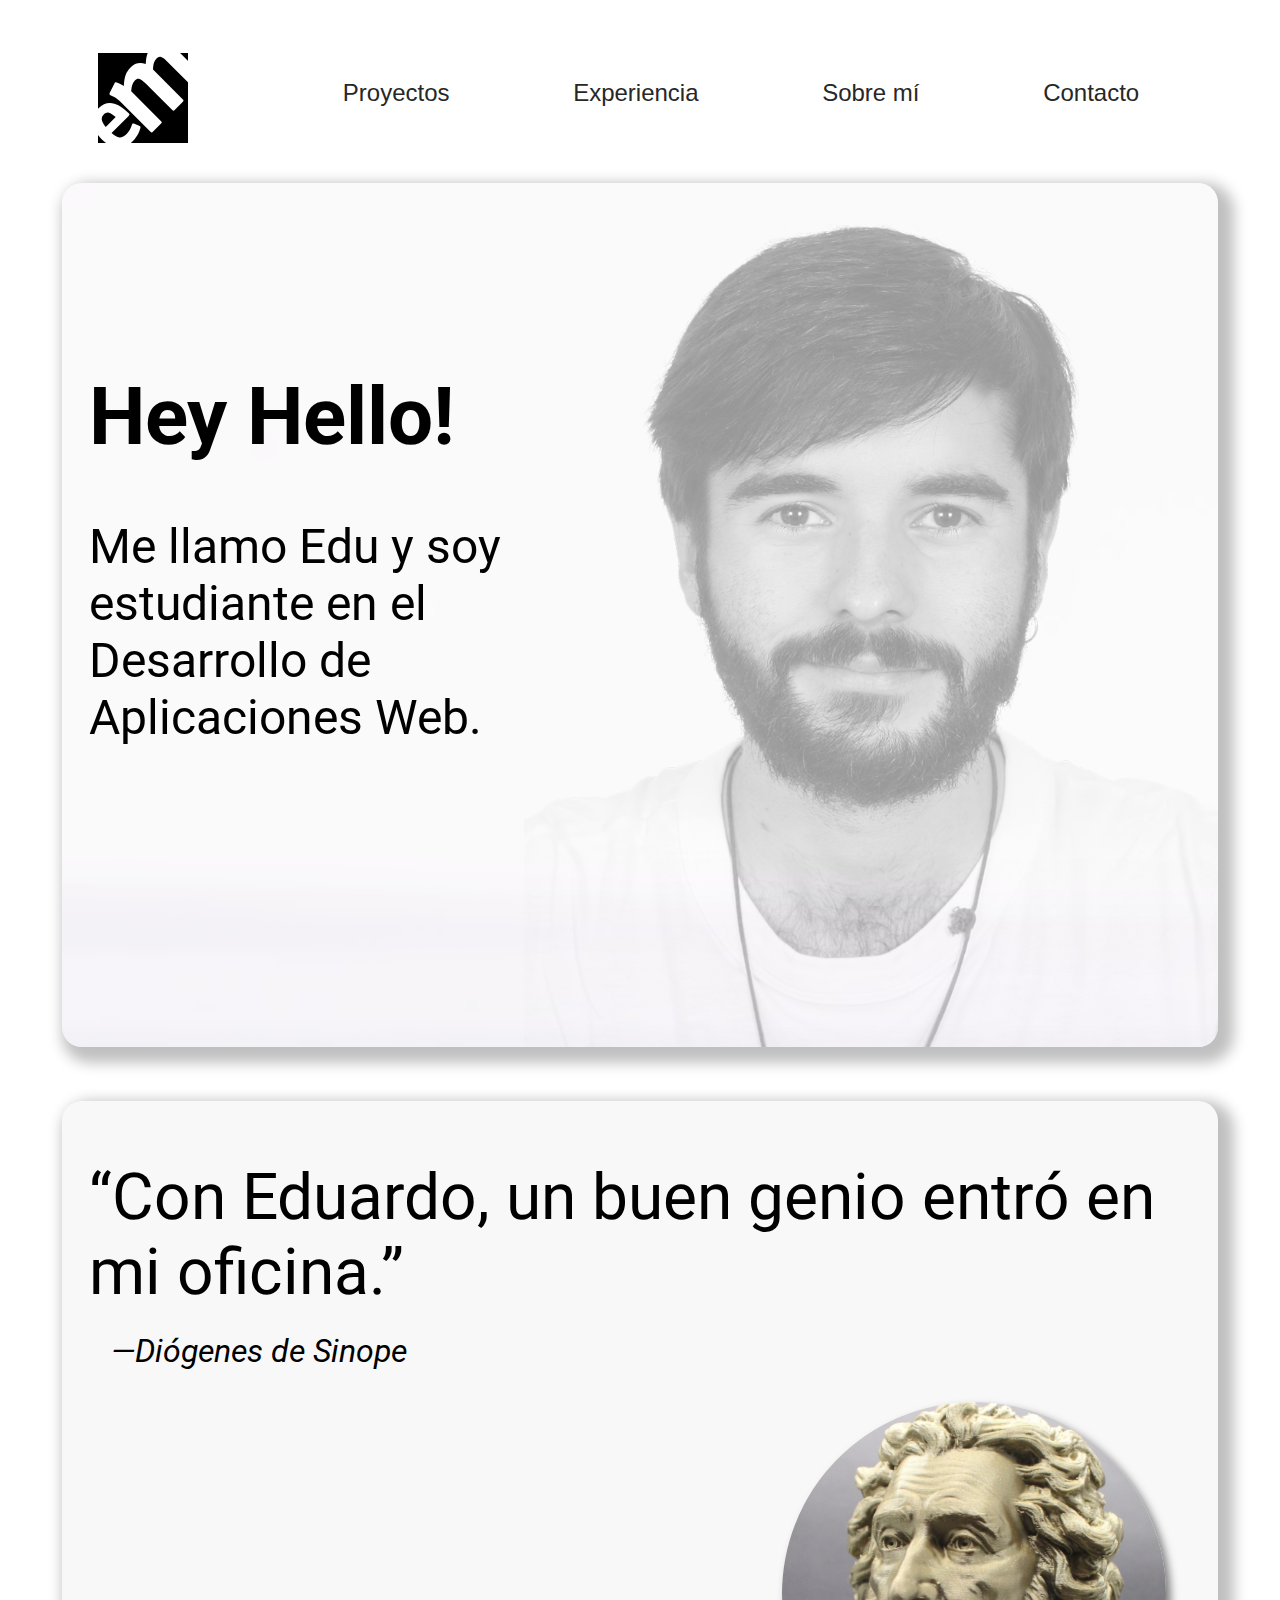
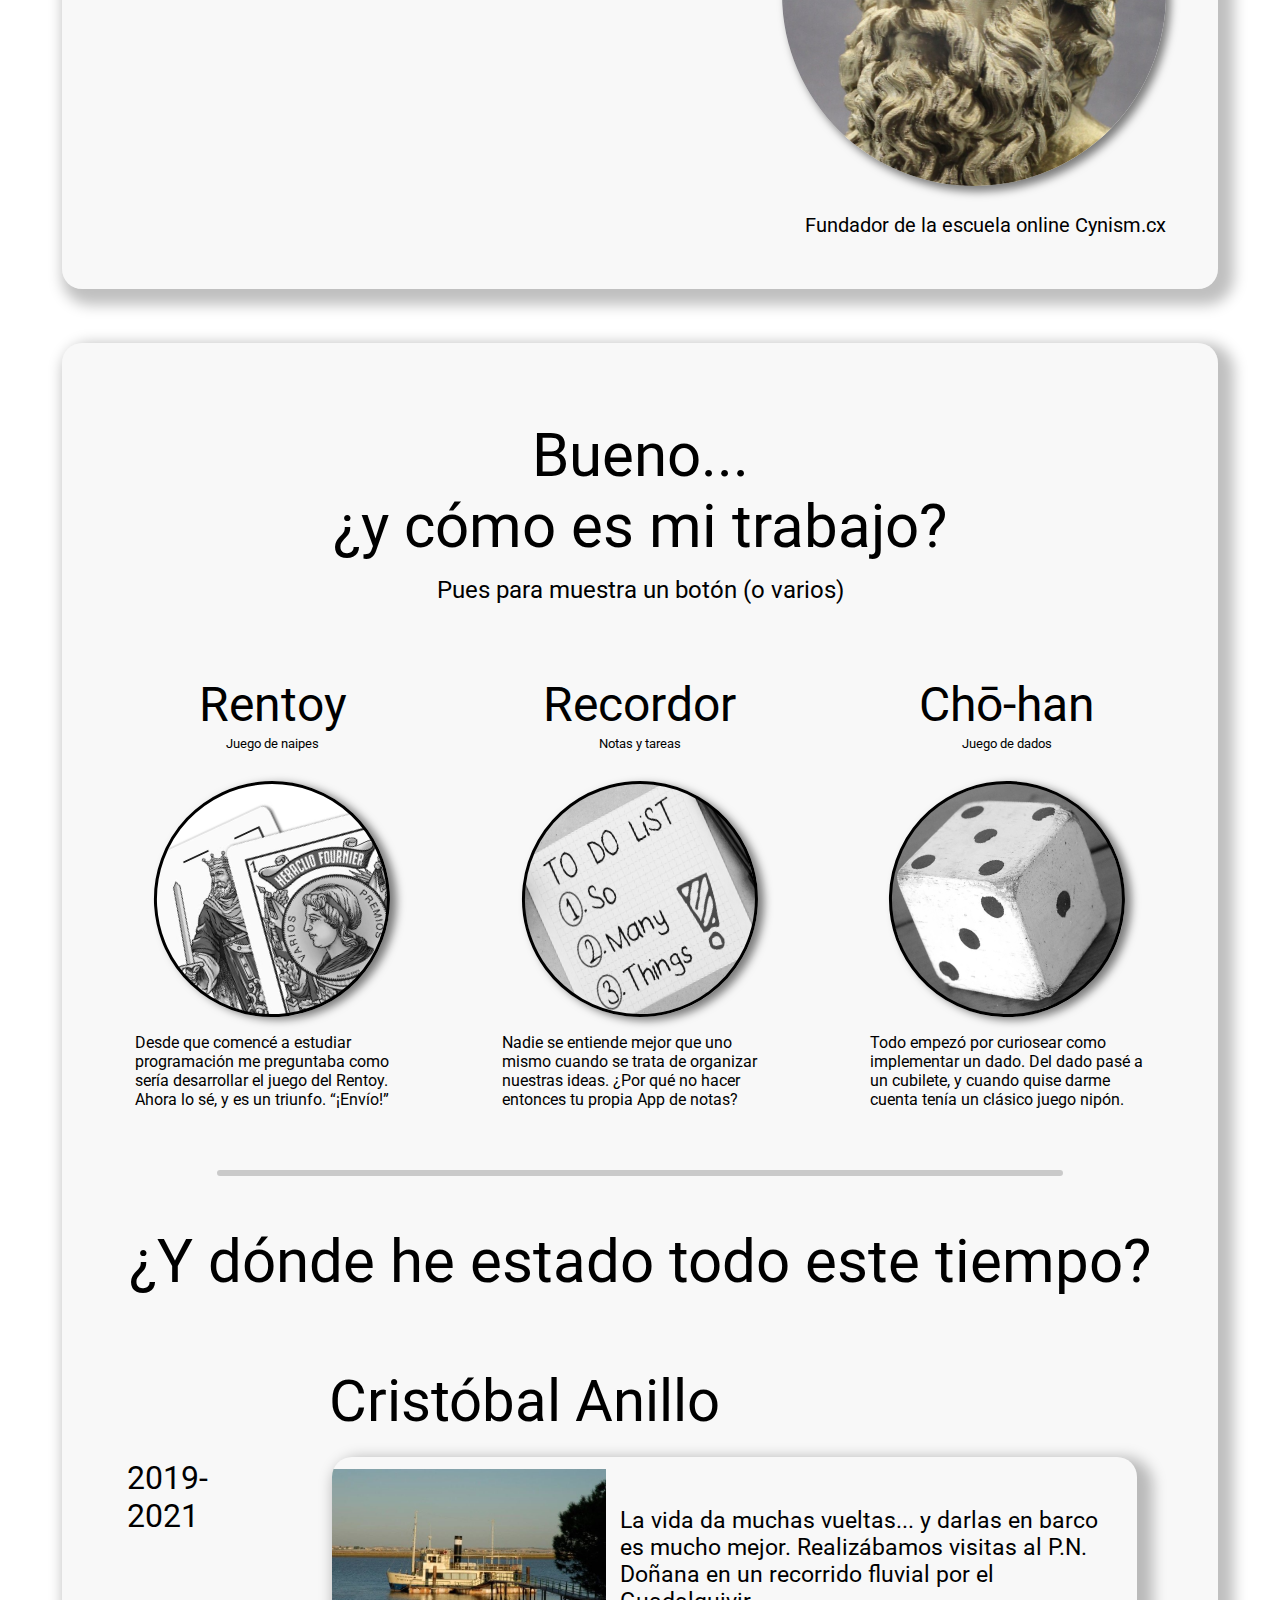
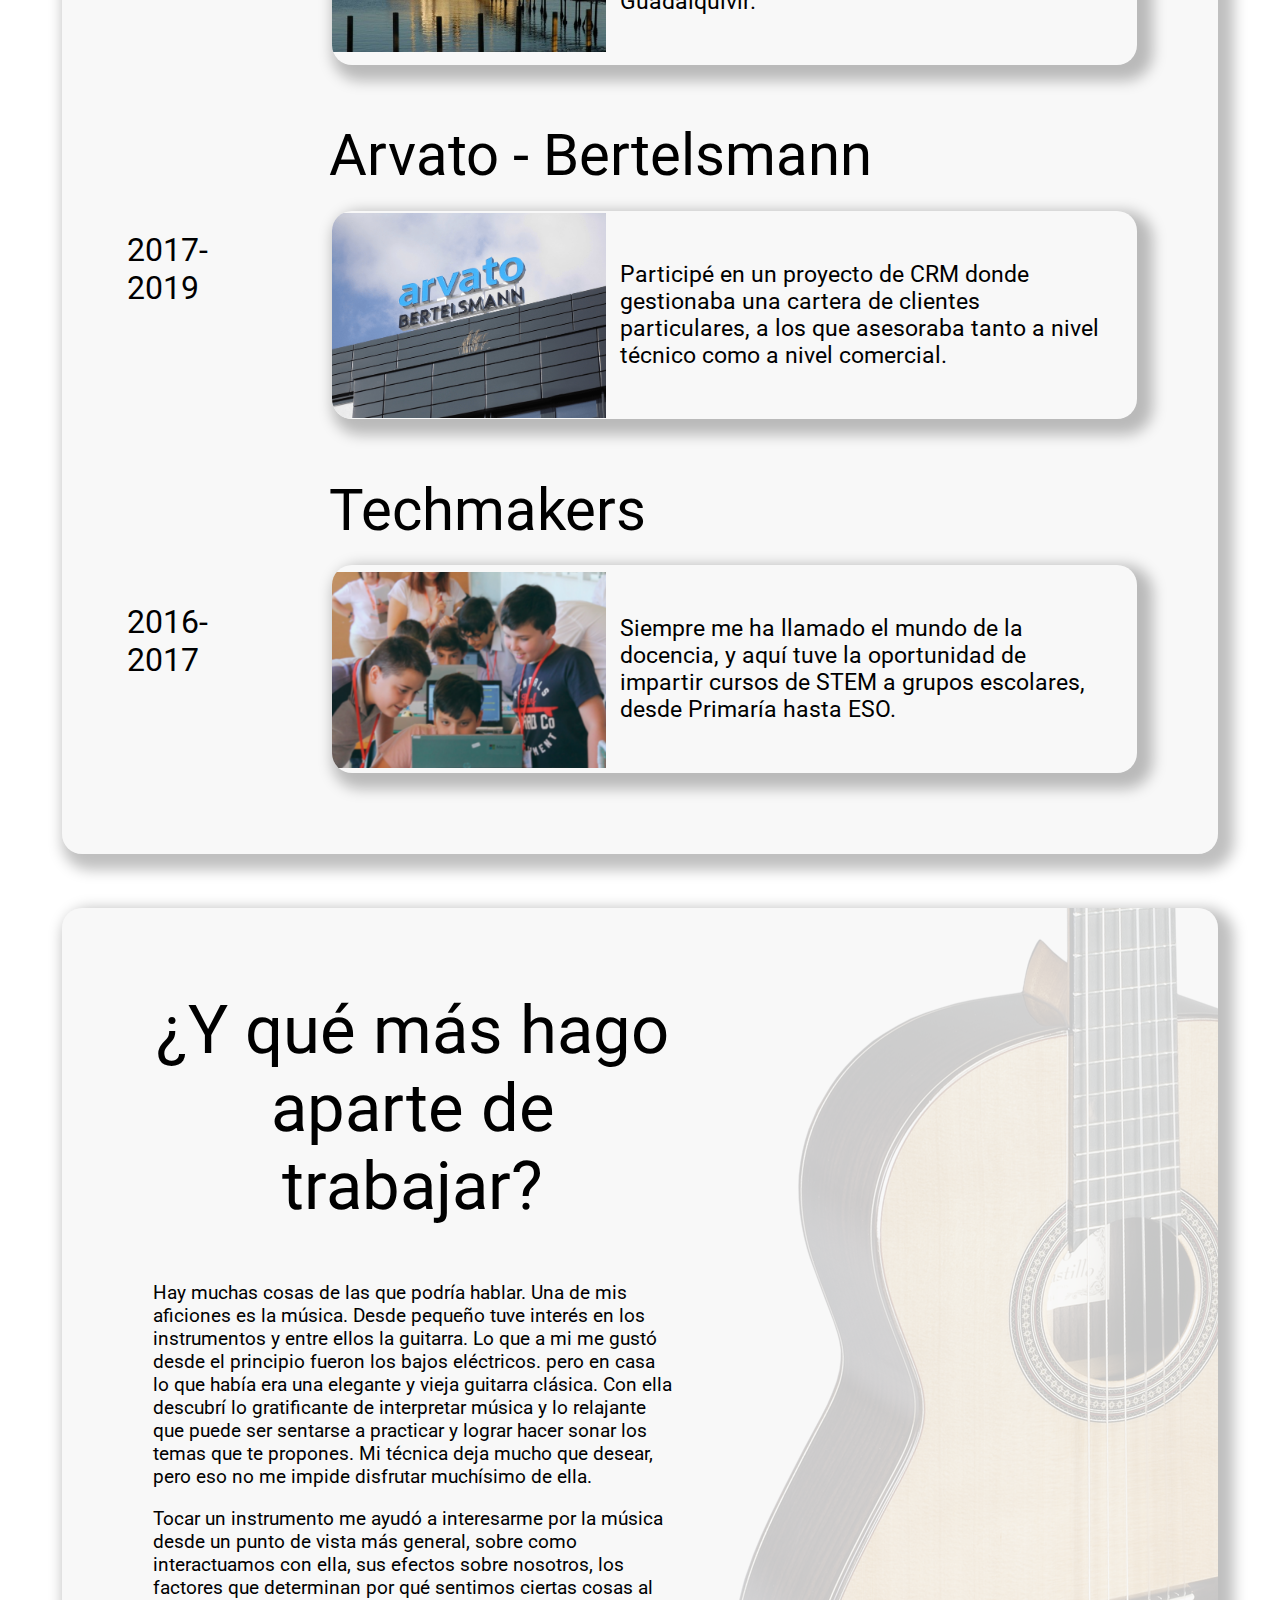
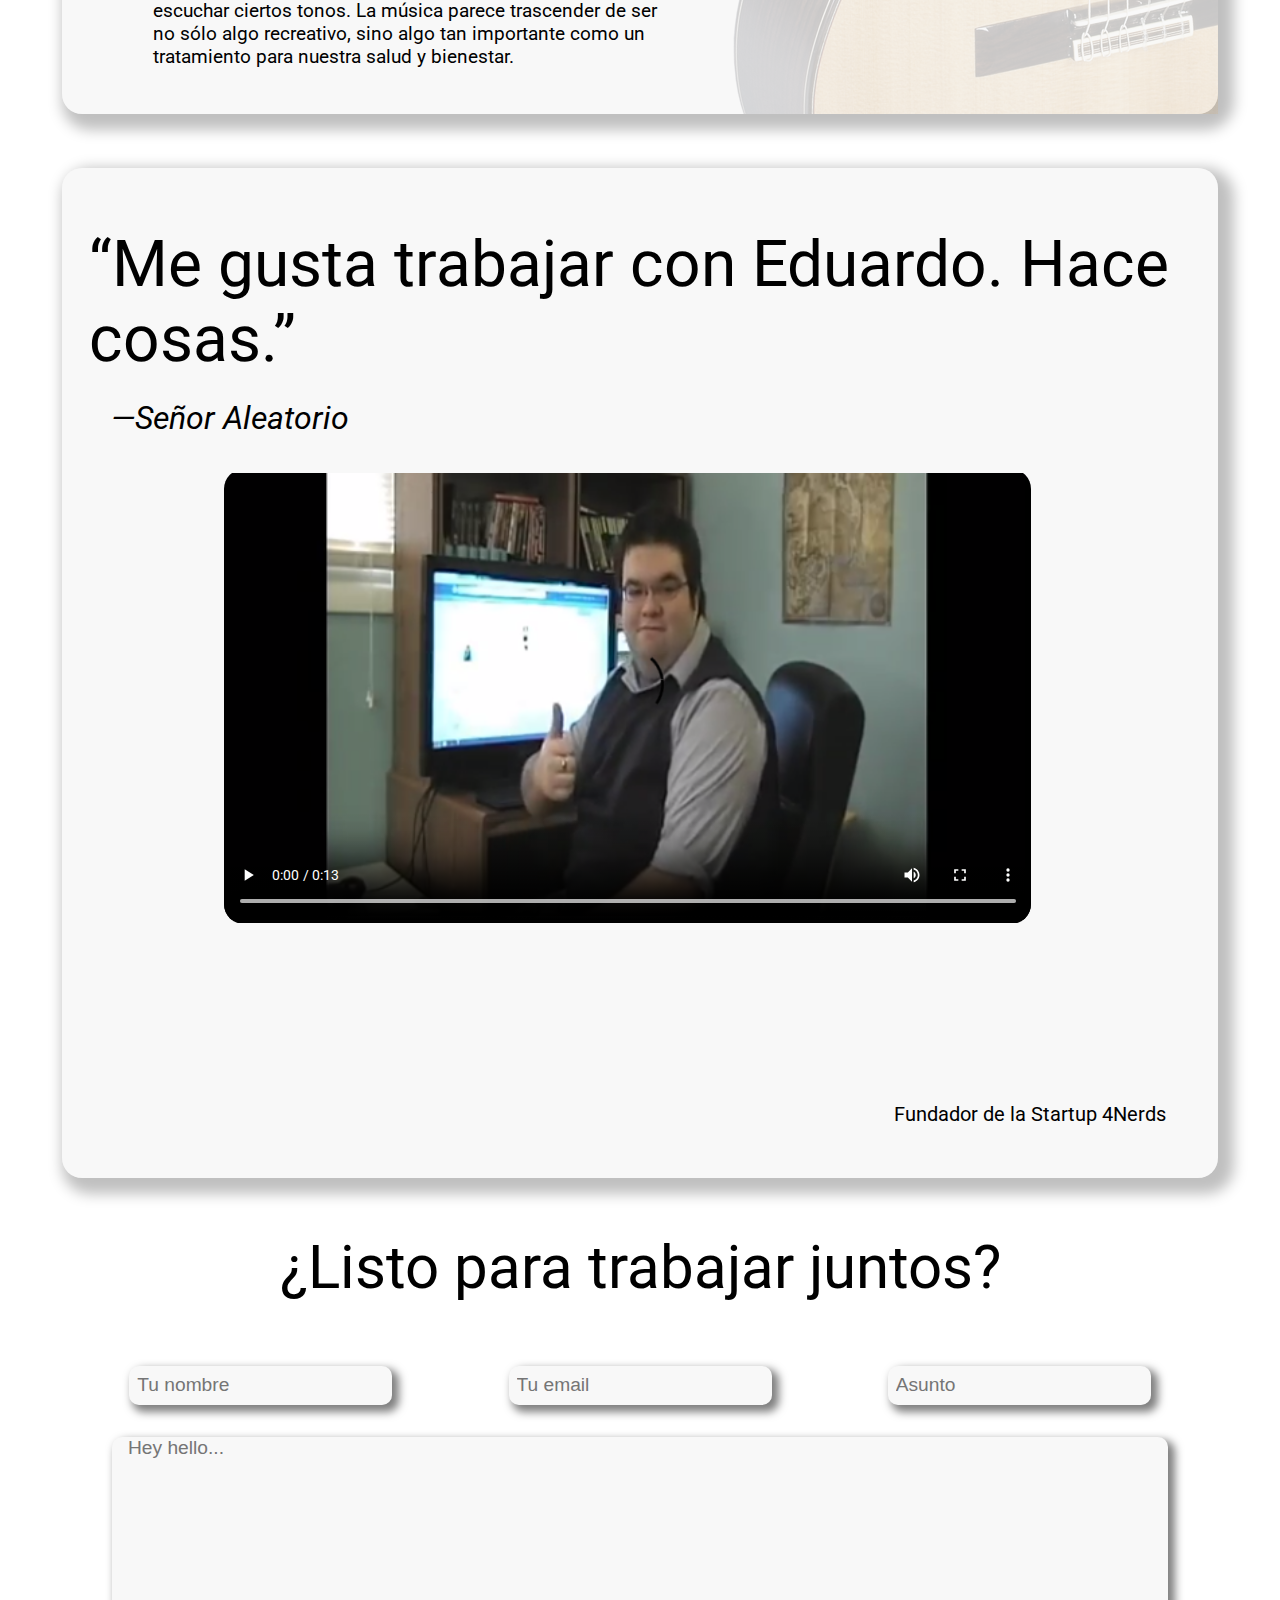
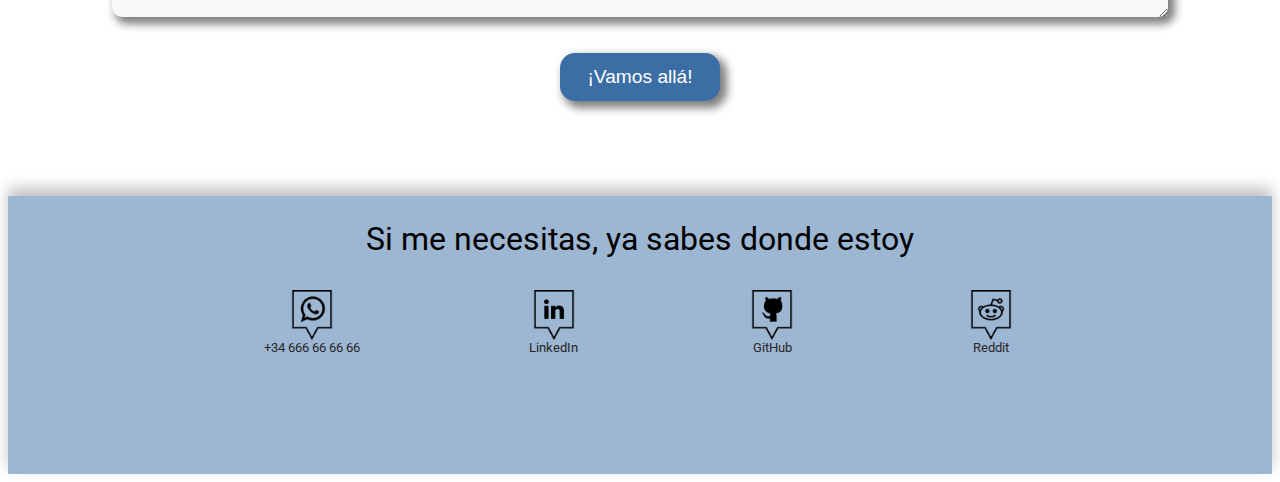
==== commit e6b2d4b5: "Traigo los labels vacios de vuelta" ====
--- a/index.html
+++ b/index.html
@@ -252,21 +252,25 @@
         <form action="#contacto" method="GET" role="form" aria-label="Formulario de contacto">
           <div class="contacto-wrapper">
             <div class="entrada">
+              <label for="nombre"></label>
               <input title="Tu nombre" aria-label="Nombre" type="text" name="nombre" id="nombre" required pattern="^[A-Za-zÀ-ÿ][A-Za-zÀ-ÿ\s]{2,44}"
                 maxlength="45" placeholder="Tu nombre">
             </div>
 
             <div class="entrada">
+              <label for="email"></label>
               <input title="Tu email" aria-label="Email" type="email" name="email" id="email" required maxlength="255"
                 pattern="^[A-Za-z0-9._%+-]{1,64}@(?:[A-Za-z0-9-]{1,63}\.){1,125}[A-Za-z]{2,63}$" placeholder="Tu email">
             </div>
 
             <div class="entrada">
+              <label for="asunto"></label>
               <input title="Asunto" aria-label="Asunto" type="text" name="asunto" id="asunto" required pattern="^[A-Za-zÀ-ÿ0-9][A-Za-zÀ-ÿ0-9\s]{4,120}"
                 placeholder="Asunto">
             </div>
 
             <div class="entrada">
+              <label for="mensaje"></label>
               <textarea title="Tu mensaje" aria-label="Mensaje" name="mensaje" id="mensaje" required minlength="10" maxlength="500" placeholder="Hey hello..."
                 disabled></textarea>
             </div>
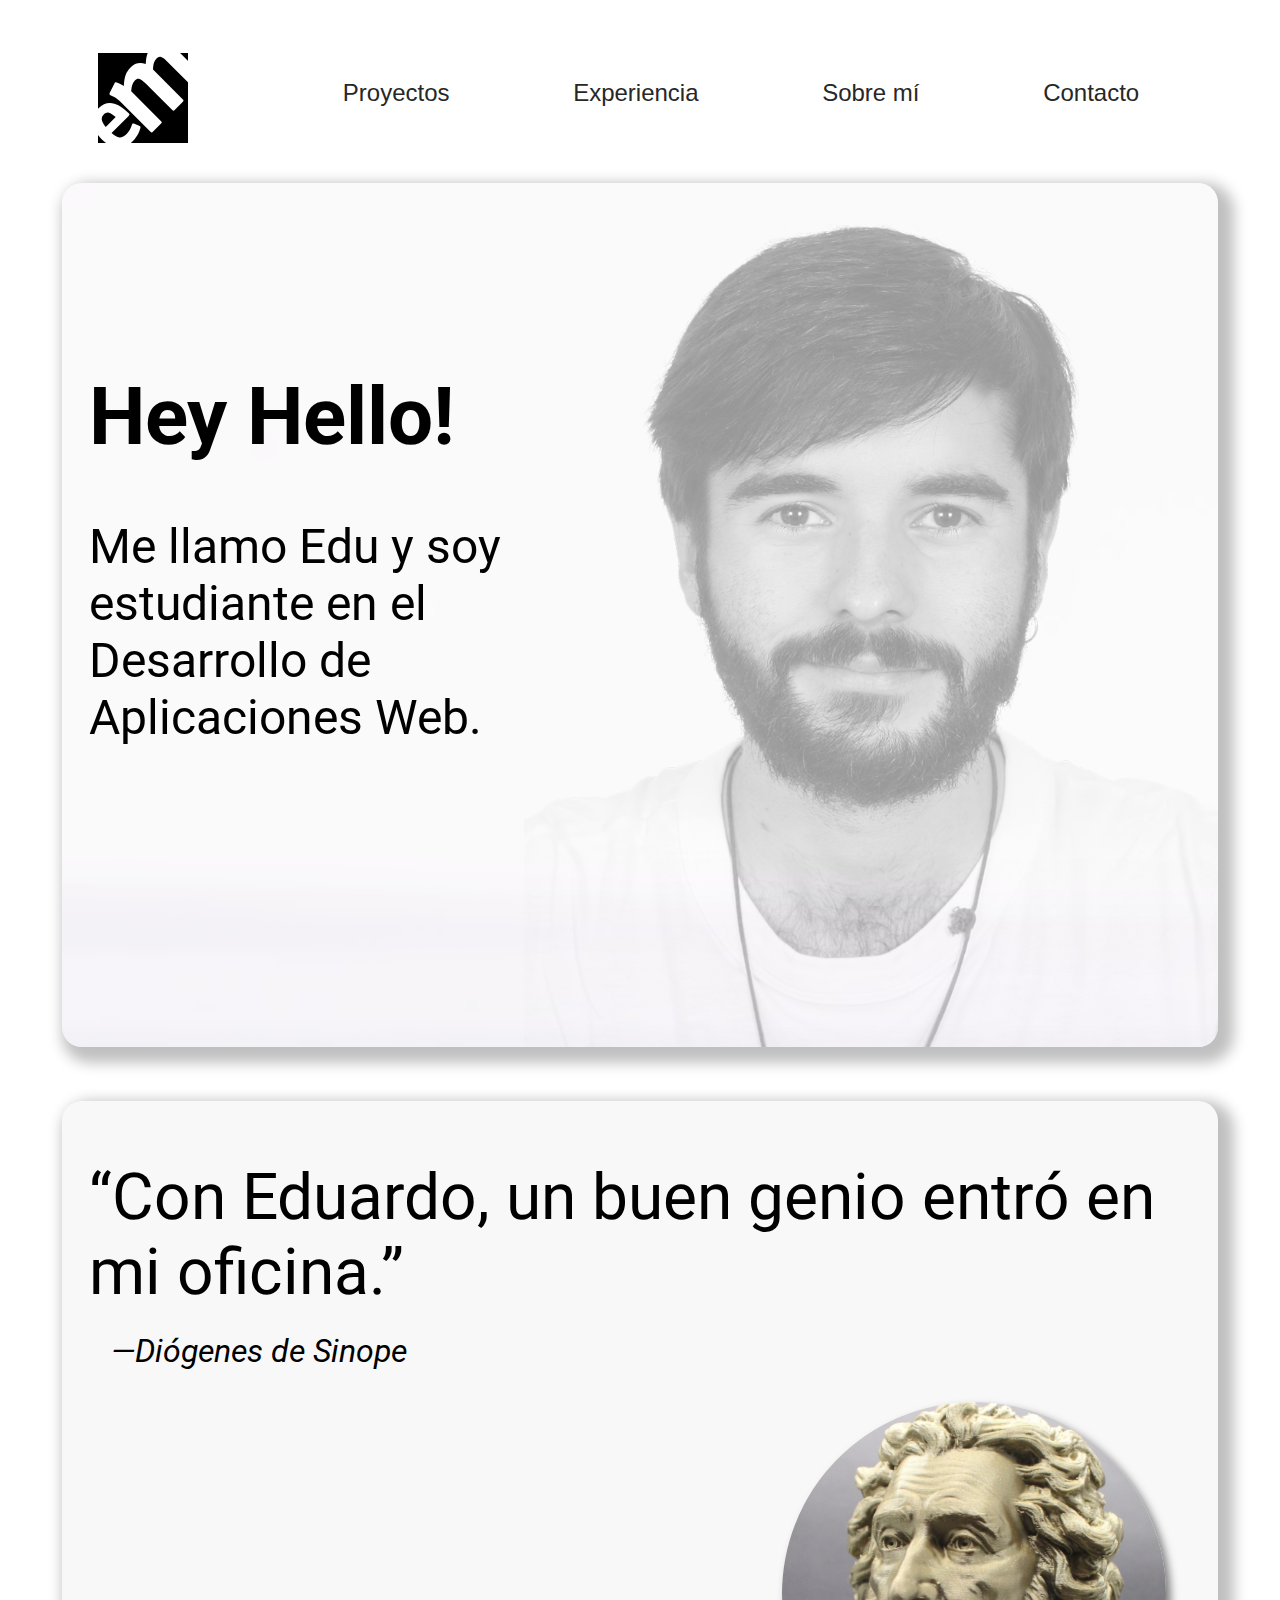
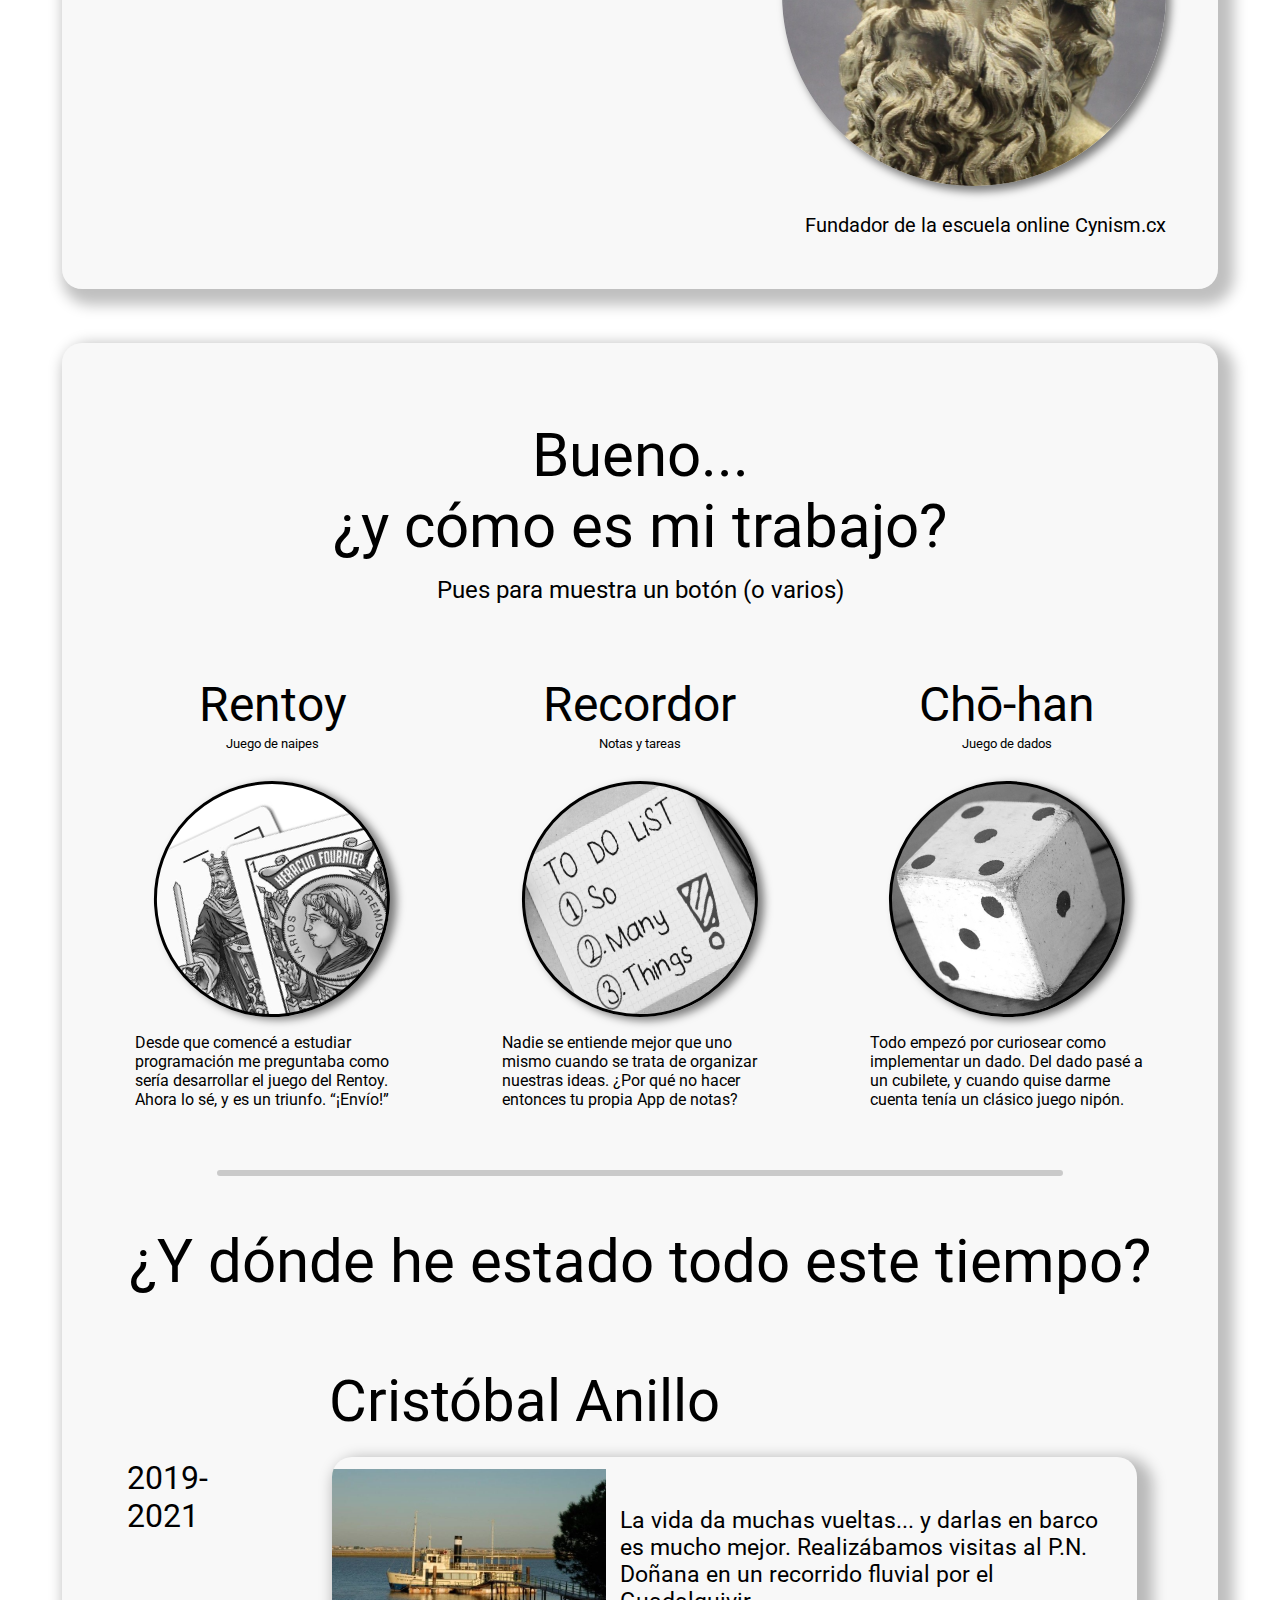
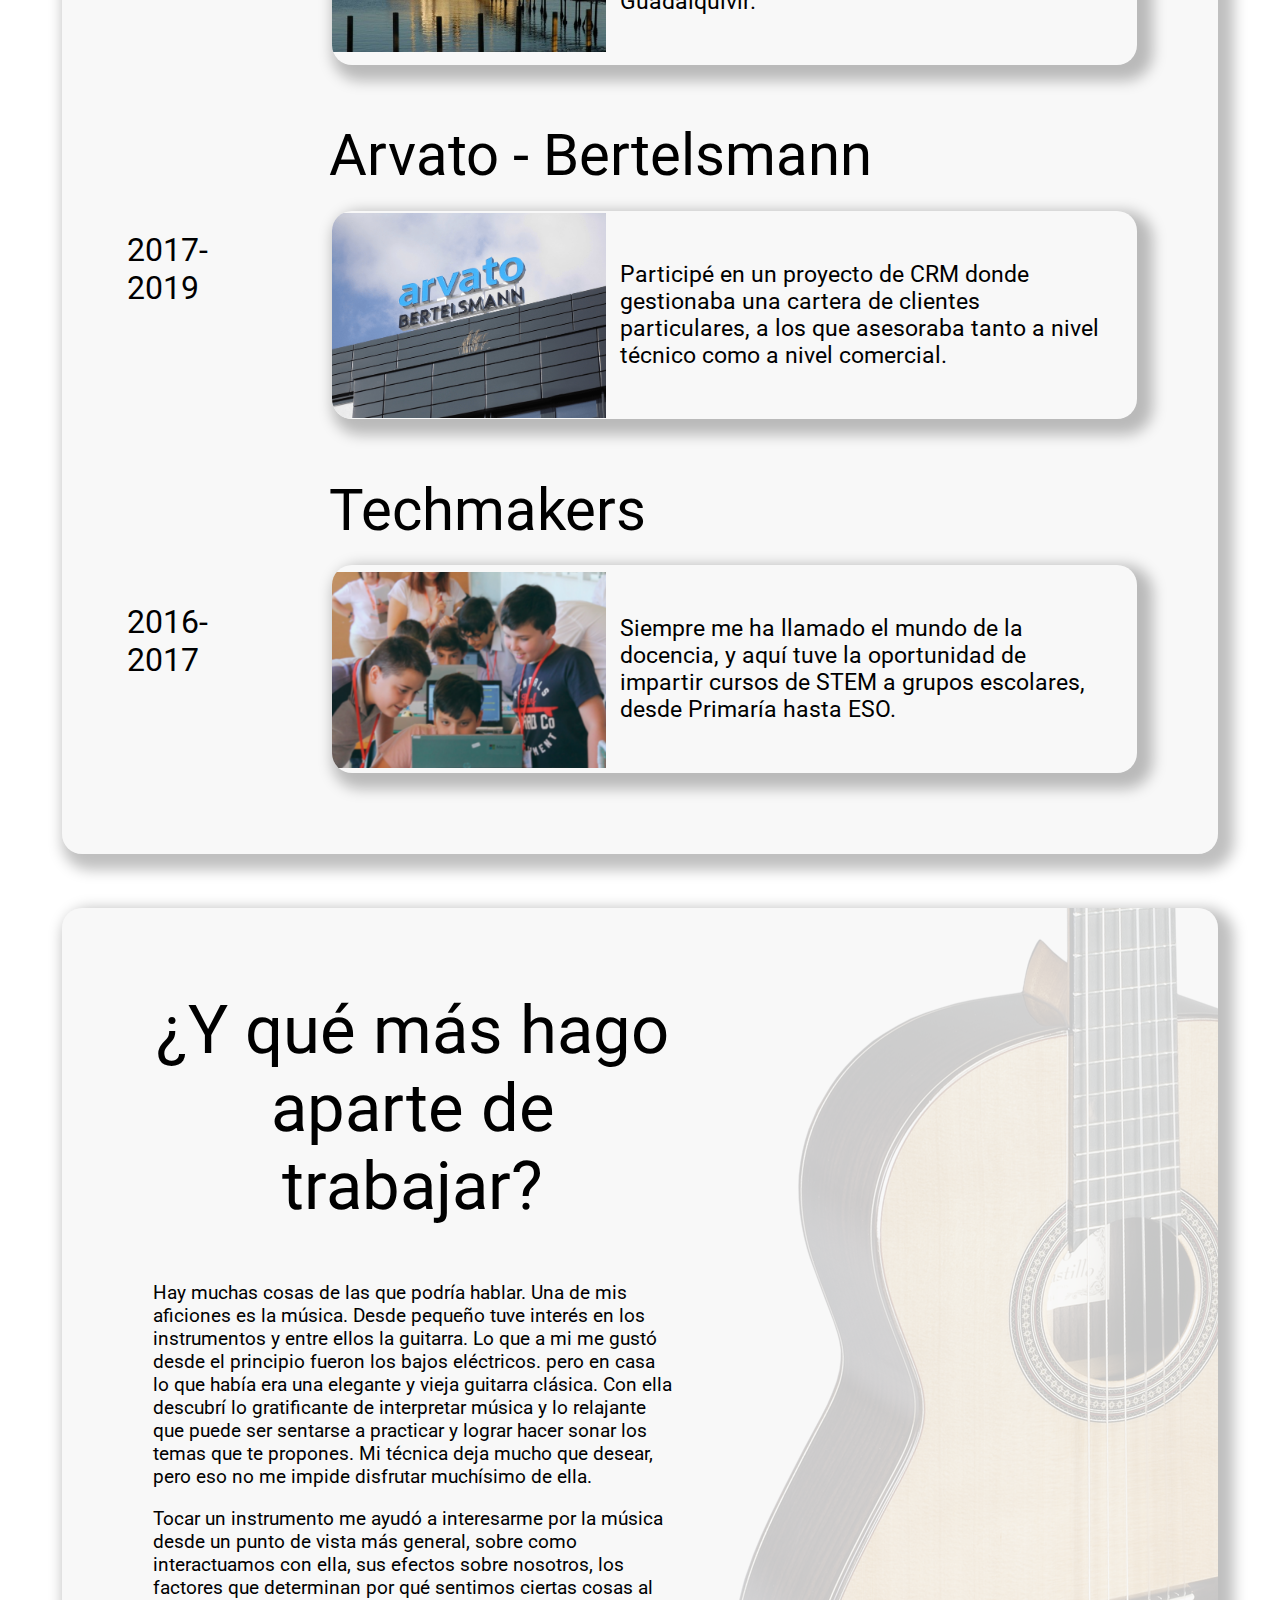
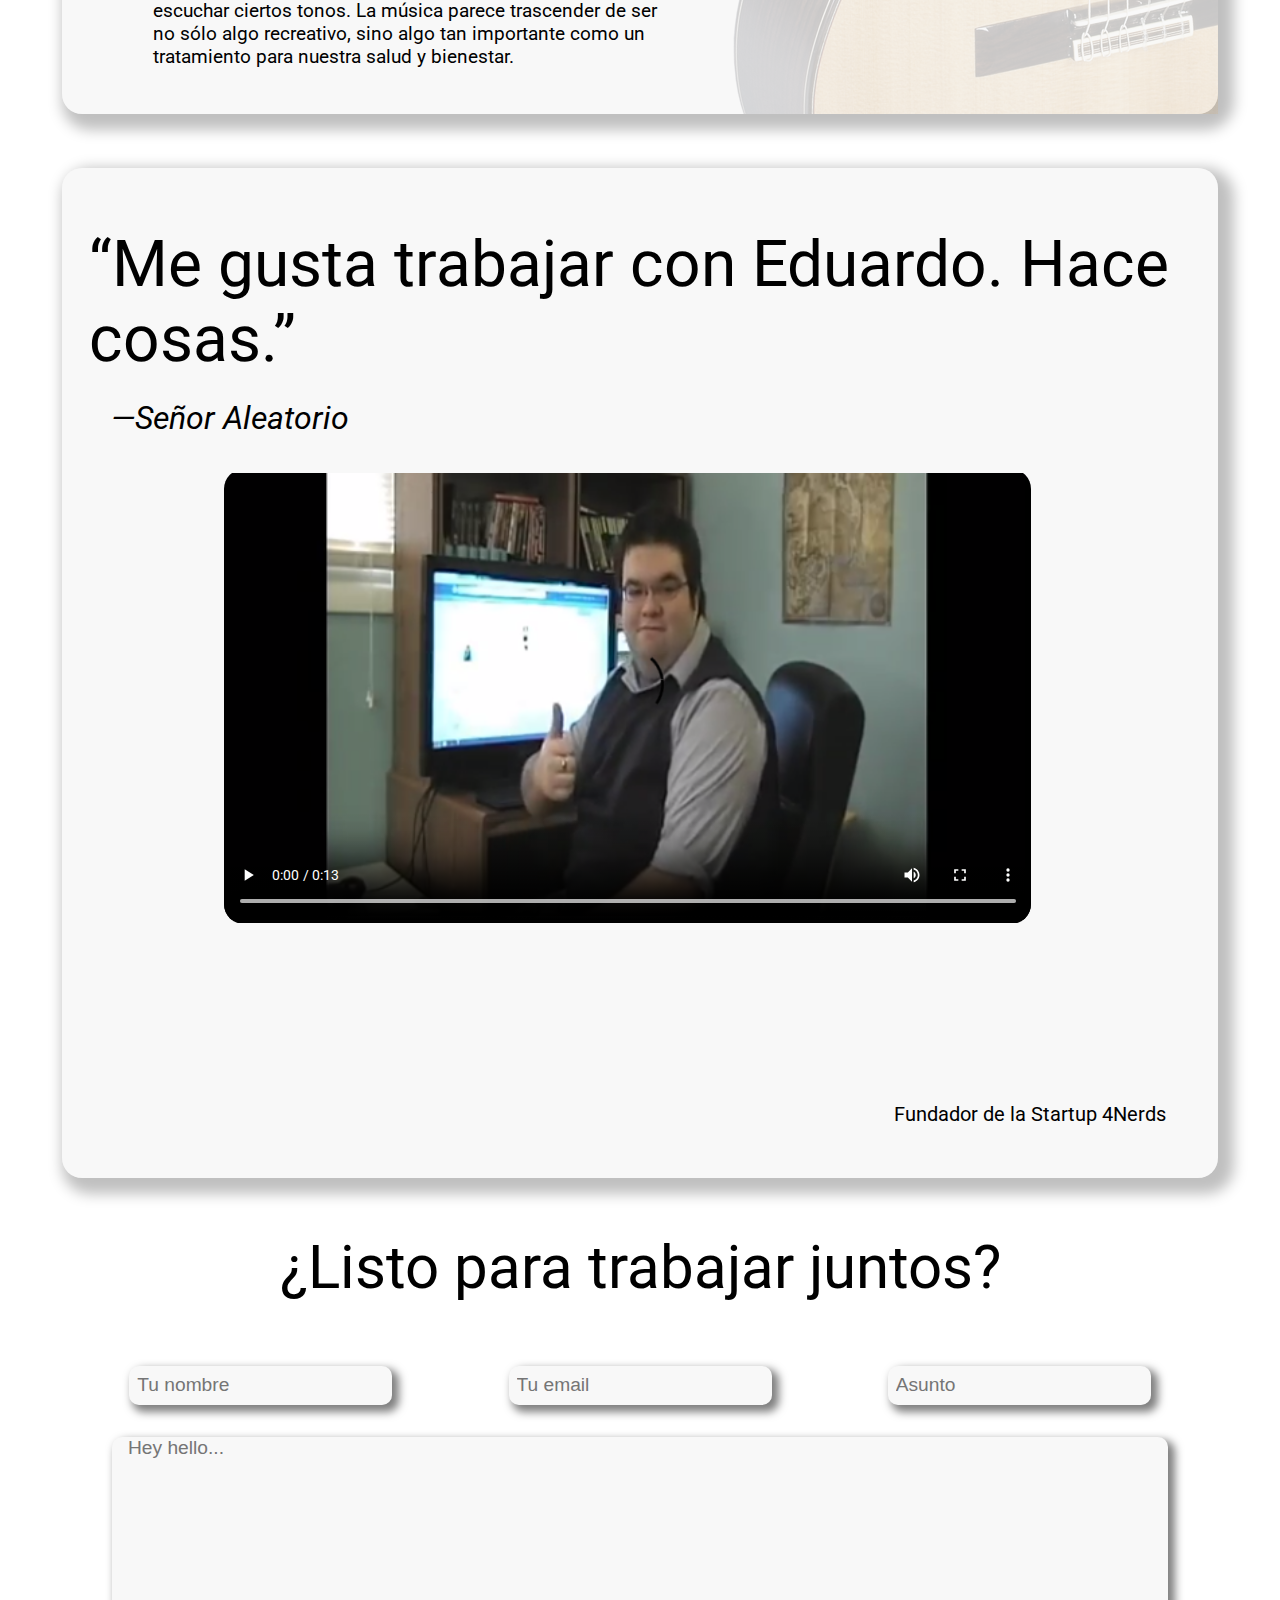
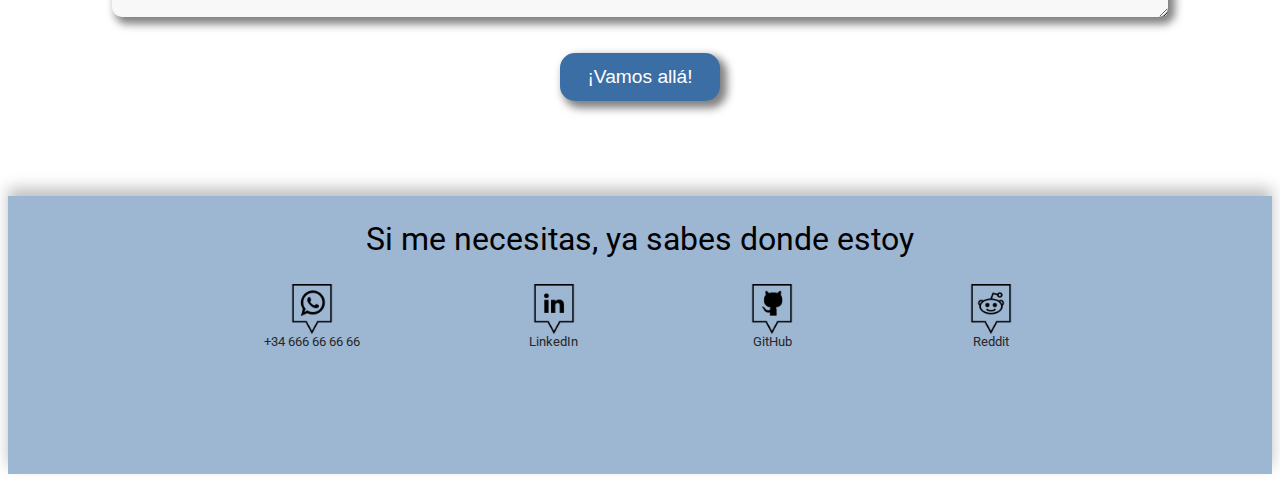
==== commit 0557af9c: "revision con taw casi lista" ====
--- a/index.html
+++ b/index.html
@@ -15,25 +15,26 @@
 </head>
 
 <body>
-  <audio id="bg-sound" autoplay loop alt="">
+  <!-- Audio no aporta contexto a la entrega 5 -->
+  <!-- <audio id="bg-sound" autoplay loop>
     <source src="mmedia/audios/bg-sound.ogg" type="audio/ogg">
     <source src="mmedia/audios/bg-sound.mp3" type="audio/mpeg">
     Vaya! :( Parece que tu navegador no soporta este audio.
-    <!-- Este audio está silenciado desde JS -->
-  </audio>
+    /* Este audio está silenciado desde JS */
+  </audio> -->
   <div class="menu-btn oculto">
     <div class="menu-btn_burger"></div>
   </div>
 
   <!-- Aquí cae el menú lateral desplegable-->
 
-  <div id="inicio" class="flex-container">
-    <header role="header">
+  <div id="inicio" class="flex-container" tabindex="0">
+    <header>
       <!-- UD4-T3.2 -->
       <div>
         <img class="menu-logo fadeIn" src="mmedia/icons/emartinez-logo.svg" alt="">
       </div>
-      <nav id="menu">
+      <nav id="menu" tabindex="0">
         <ul>
           <li><a href="#proyectos">Proyectos</a></li>
           <li><a href="#cv">Experiencia</a></li>
@@ -44,8 +45,8 @@
     </header>
 
     <main>
-      <section id="bienvenida" class="tarjeta bienvenida">
-        <video id="bienvenida-bgvideo" autoplay muted loop alt="">
+      <section id="bienvenida" class="tarjeta bienvenida" tabindex="0">
+        <video id="bienvenida-bgvideo" autoplay muted loop>
           <source src="mmedia/videos/drops.webm" type="video/webm">
           <source src="mmedia/videos/drops.mp4" type="video/mp4">
           Vaya! :( Parece que tu navegador no soporta este vídeo.
@@ -61,7 +62,7 @@
         <div id="bienvenida-imagen"></div>
       </section>
 
-      <section class="tarjeta testimonio">
+      <section class="tarjeta testimonio" tabindex="0">
         <div>
           <p>
             <q>Con Eduardo, un buen genio entró en mi oficina.</q>
@@ -76,7 +77,7 @@
       </section>
 
       <div class="tarjeta">
-        <section id="proyectos">
+        <section id="proyectos" tabindex="0">
           <div>
             <h2>Bueno...<br>¿y cómo es mi trabajo?</h2>
             <p>Pues para muestra un botón (o varios)</p>
@@ -84,7 +85,7 @@
 
           <div class="proyecto-wrapper">
             <div class="proyecto">
-              <div class="proyecto-cabecera">
+              <div class="proyecto-cabecera" tabindex="0">
                 <h3>Rentoy</h3>
                 <small>Juego de naipes</small>
                 <div id="cartas" class="proyecto-imagen"></div>
@@ -97,7 +98,7 @@
             </div>
 
             <div class="proyecto">
-              <div class="proyecto-cabecera">
+              <div class="proyecto-cabecera" tabindex="0">
                 <h3>Recordor</h3>
                 <small>Notas y tareas</small>
                 <div id="notas" class="proyecto-imagen"></div>
@@ -110,7 +111,7 @@
             </div>
 
             <div class="proyecto">
-              <div class="proyecto-cabecera">
+              <div class="proyecto-cabecera" tabindex="0">
                 <h3>Chō-han</h3>
                 <small>Juego de dados</small>
                 <div id="dado" class="proyecto-imagen"></div>
@@ -124,10 +125,10 @@
           </div>
         </section>
 
-        <hr role="separator">
+        <hr>
 
         <section id="cv">
-          <div id="cv-cabecera">
+          <div id="cv-cabecera" tabindex="0">
             <h2>¿Y dónde he estado todo este tiempo?</h2>
           </div>
 
@@ -141,7 +142,7 @@
             <div id="linea-temporal"></div>
 
             <div id="experiencia-wrapper">
-              <div class="experiencia">
+              <div class="experiencia" tabindex="0">
                 <div class="experiencia-cabecera">
                   <h3>Cristóbal Anillo</h3>
                 </div>
@@ -154,7 +155,7 @@
                 </div>
               </div>
 
-              <div class="experiencia">
+              <div class="experiencia" tabindex="0">
                 <div class="experiencia-cabecera">
                   <h3>Arvato - Bertelsmann</h3>
                 </div>
@@ -167,7 +168,7 @@
                 </div>
               </div>
 
-              <div class="experiencia">
+              <div class="experiencia" tabindex="0">
                 <div class="experiencia-cabecera">
                   <h3>Techmakers</h3>
                 </div>
@@ -184,7 +185,7 @@
         </section>
       </div>
 
-      <section id="sobre" class="tarjeta guitarra">
+      <section id="sobre" class="tarjeta guitarra" tabindex="0">
         <div id="sobre-wrapper">
           <div id="sobre-texto">
             <h2 id="sobre-cabecera">¿Y qué más hago aparte de trabajar?</h2>
@@ -215,9 +216,9 @@
         </div>
       </section>
 
-      <section class="tarjeta testimonio">
+      <section class="tarjeta testimonio" tabindex="0">
         <div>
-          <p>
+          <p id="cita">
             <q>Me gusta trabajar con Eduardo. Hace cosas.</q>
             <cite>—Señor Aleatorio</cite>
           </p>
@@ -225,9 +226,9 @@
 
         <div class="testimonio-autor">
           <div id="contenedor-video">
-            <video id="testimonio-video" alt="Testimonio de Señor Aleatorio" controls
+            <video id="testimonio-video" aria-labelledby="cita" controls
               poster="mmedia/images/testimonio-poster.png">
-              <source src="mmedia/videos/testimonio.ogv" type="video/ogg" codecs="theora, vorbis">
+              <source src="mmedia/videos/testimonio.ogv" type="video/ogg">
               <source src="mmedia/videos/testimonio.mp4" type="audio/mp4">
               Ups :( Parece que tu navegador no soporta este vídeo.
             </video>
@@ -247,30 +248,26 @@
         </div>
       </section>
 
-      <section id="contacto">
+      <section id="contacto" tabindex="0">
         <h2>¿Listo para trabajar juntos?</h2>
-        <form action="#contacto" method="GET" role="form" aria-label="Formulario de contacto">
+        <form action="#contacto" method="GET" aria-label="Formulario de contacto">
           <div class="contacto-wrapper">
             <div class="entrada">
-              <label for="nombre"></label>
               <input title="Tu nombre" aria-label="Nombre" type="text" name="nombre" id="nombre" required pattern="^[A-Za-zÀ-ÿ][A-Za-zÀ-ÿ\s]{2,44}"
                 maxlength="45" placeholder="Tu nombre">
             </div>
 
             <div class="entrada">
-              <label for="email"></label>
               <input title="Tu email" aria-label="Email" type="email" name="email" id="email" required maxlength="255"
                 pattern="^[A-Za-z0-9._%+-]{1,64}@(?:[A-Za-z0-9-]{1,63}\.){1,125}[A-Za-z]{2,63}$" placeholder="Tu email">
             </div>
 
             <div class="entrada">
-              <label for="asunto"></label>
               <input title="Asunto" aria-label="Asunto" type="text" name="asunto" id="asunto" required pattern="^[A-Za-zÀ-ÿ0-9][A-Za-zÀ-ÿ0-9\s]{4,120}"
                 placeholder="Asunto">
             </div>
 
             <div class="entrada">
-              <label for="mensaje"></label>
               <textarea title="Tu mensaje" aria-label="Mensaje" name="mensaje" id="mensaje" required minlength="10" maxlength="500" placeholder="Hey hello..."
                 disabled></textarea>
             </div>
@@ -282,9 +279,9 @@
       </section>
     </main>
 
-    <footer role="contentinfo">
+    <footer>
       <div>
-        <p id="social-cabecera">Si me necesitas, ya sabes donde estoy</p>
+        <h2 id="social-cabecera" tabindex="0">Si me necesitas, ya sabes donde estoy</h2>
         <!-- Desactivo la tarje de bienvenida -->
         <!-- <dialog id=" dialogo">
           <div id="dialogo-cabecera">
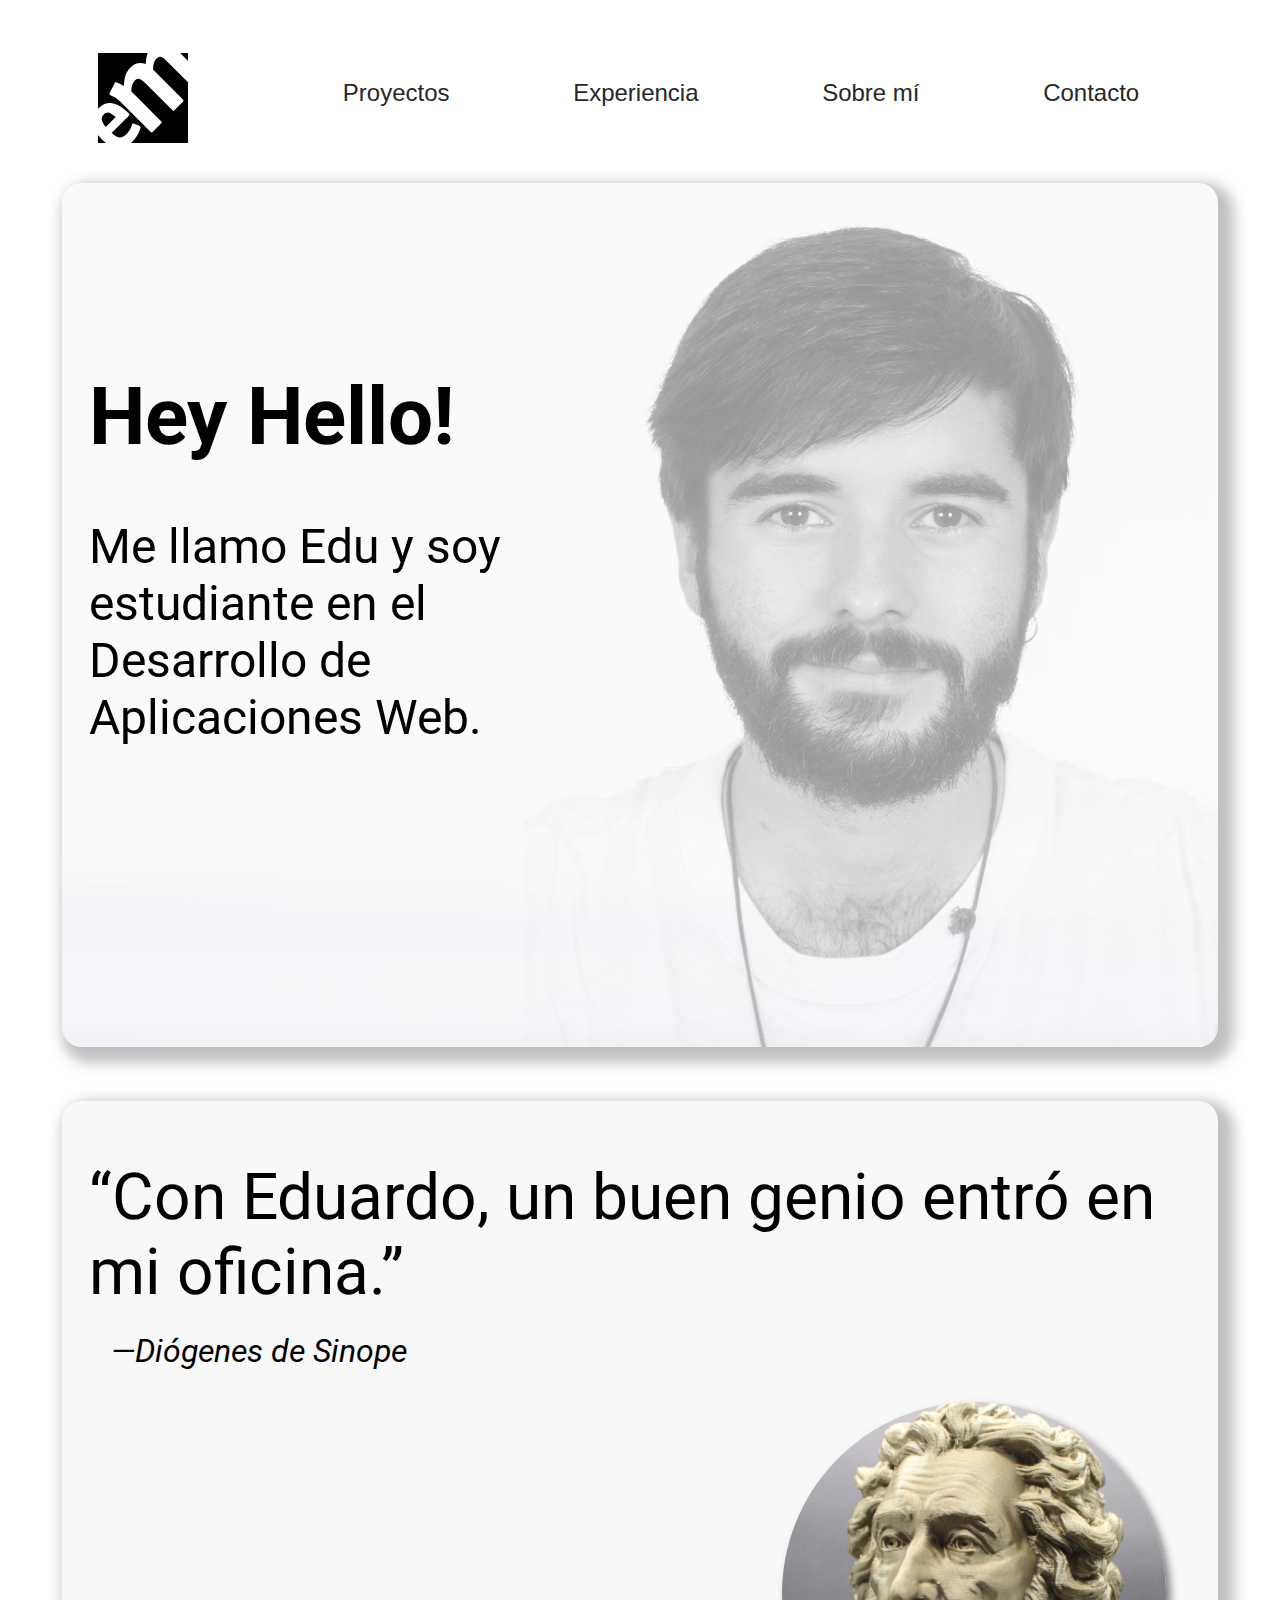
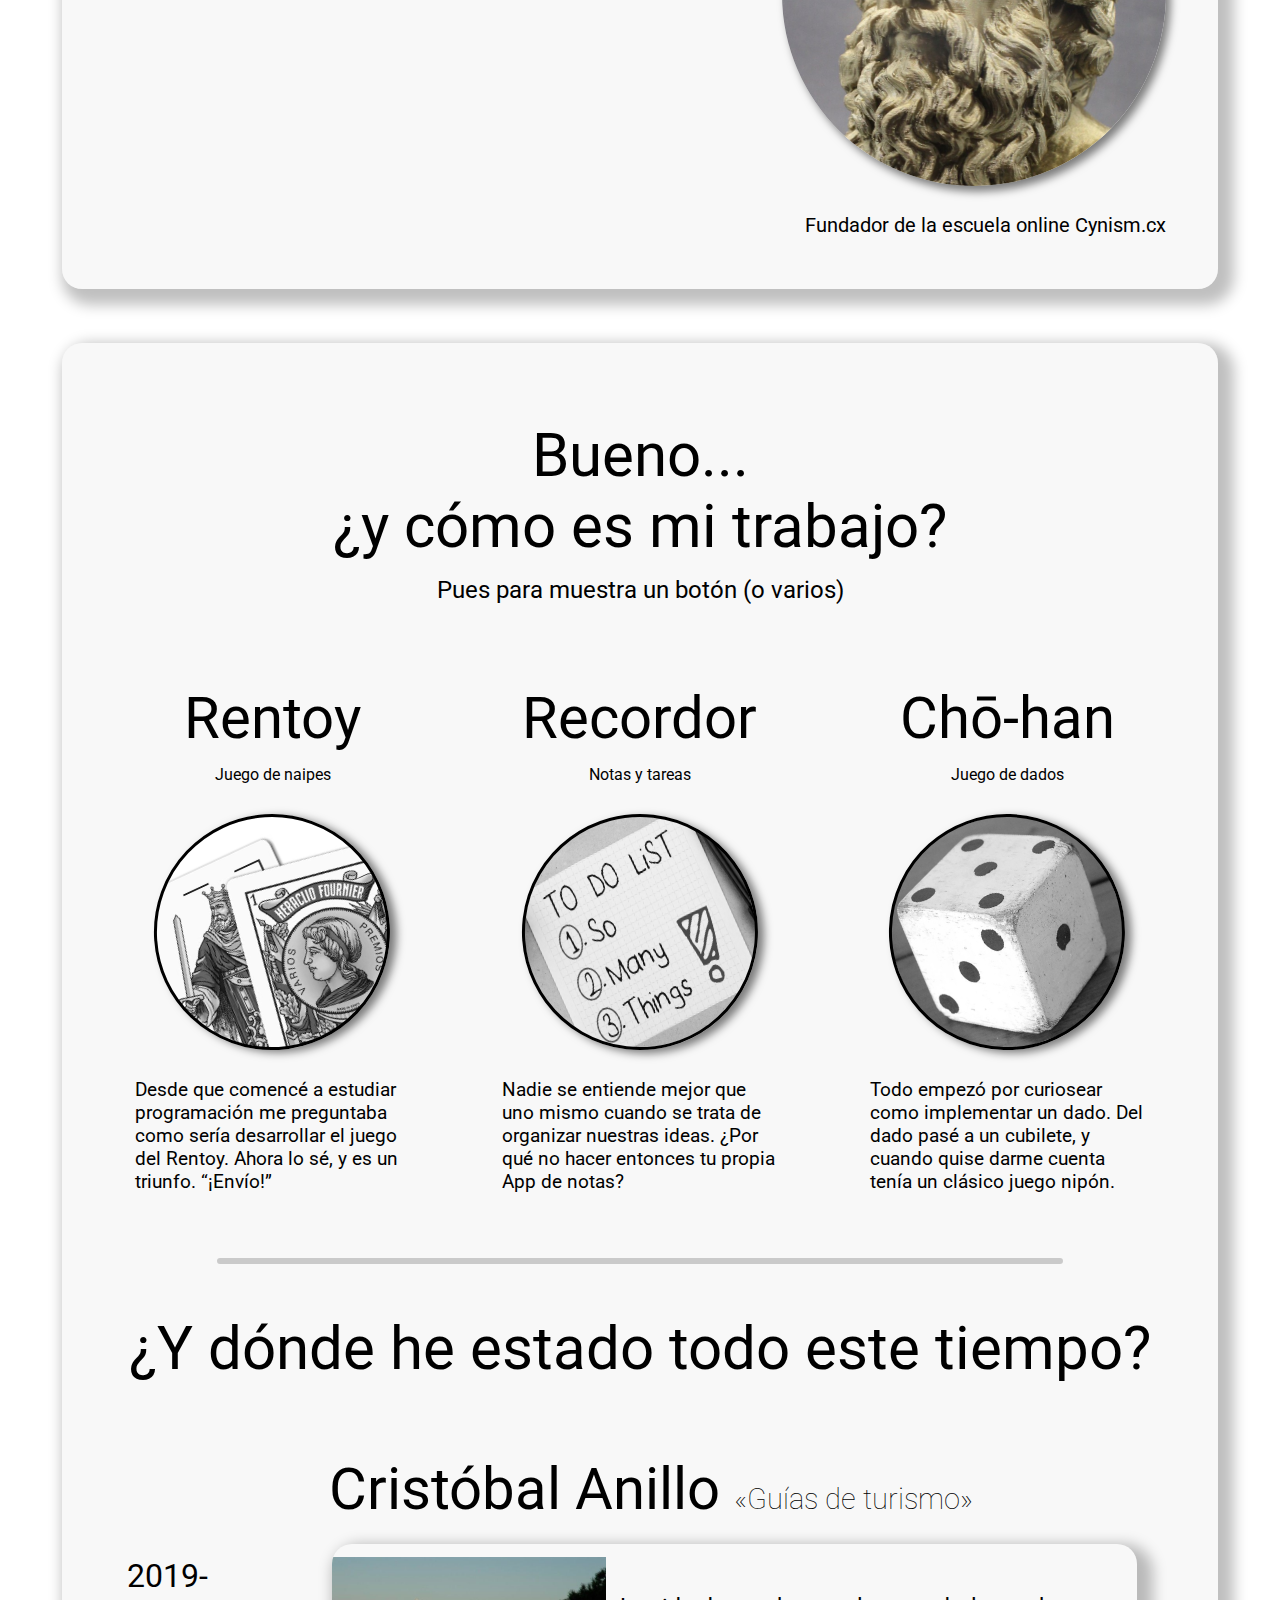
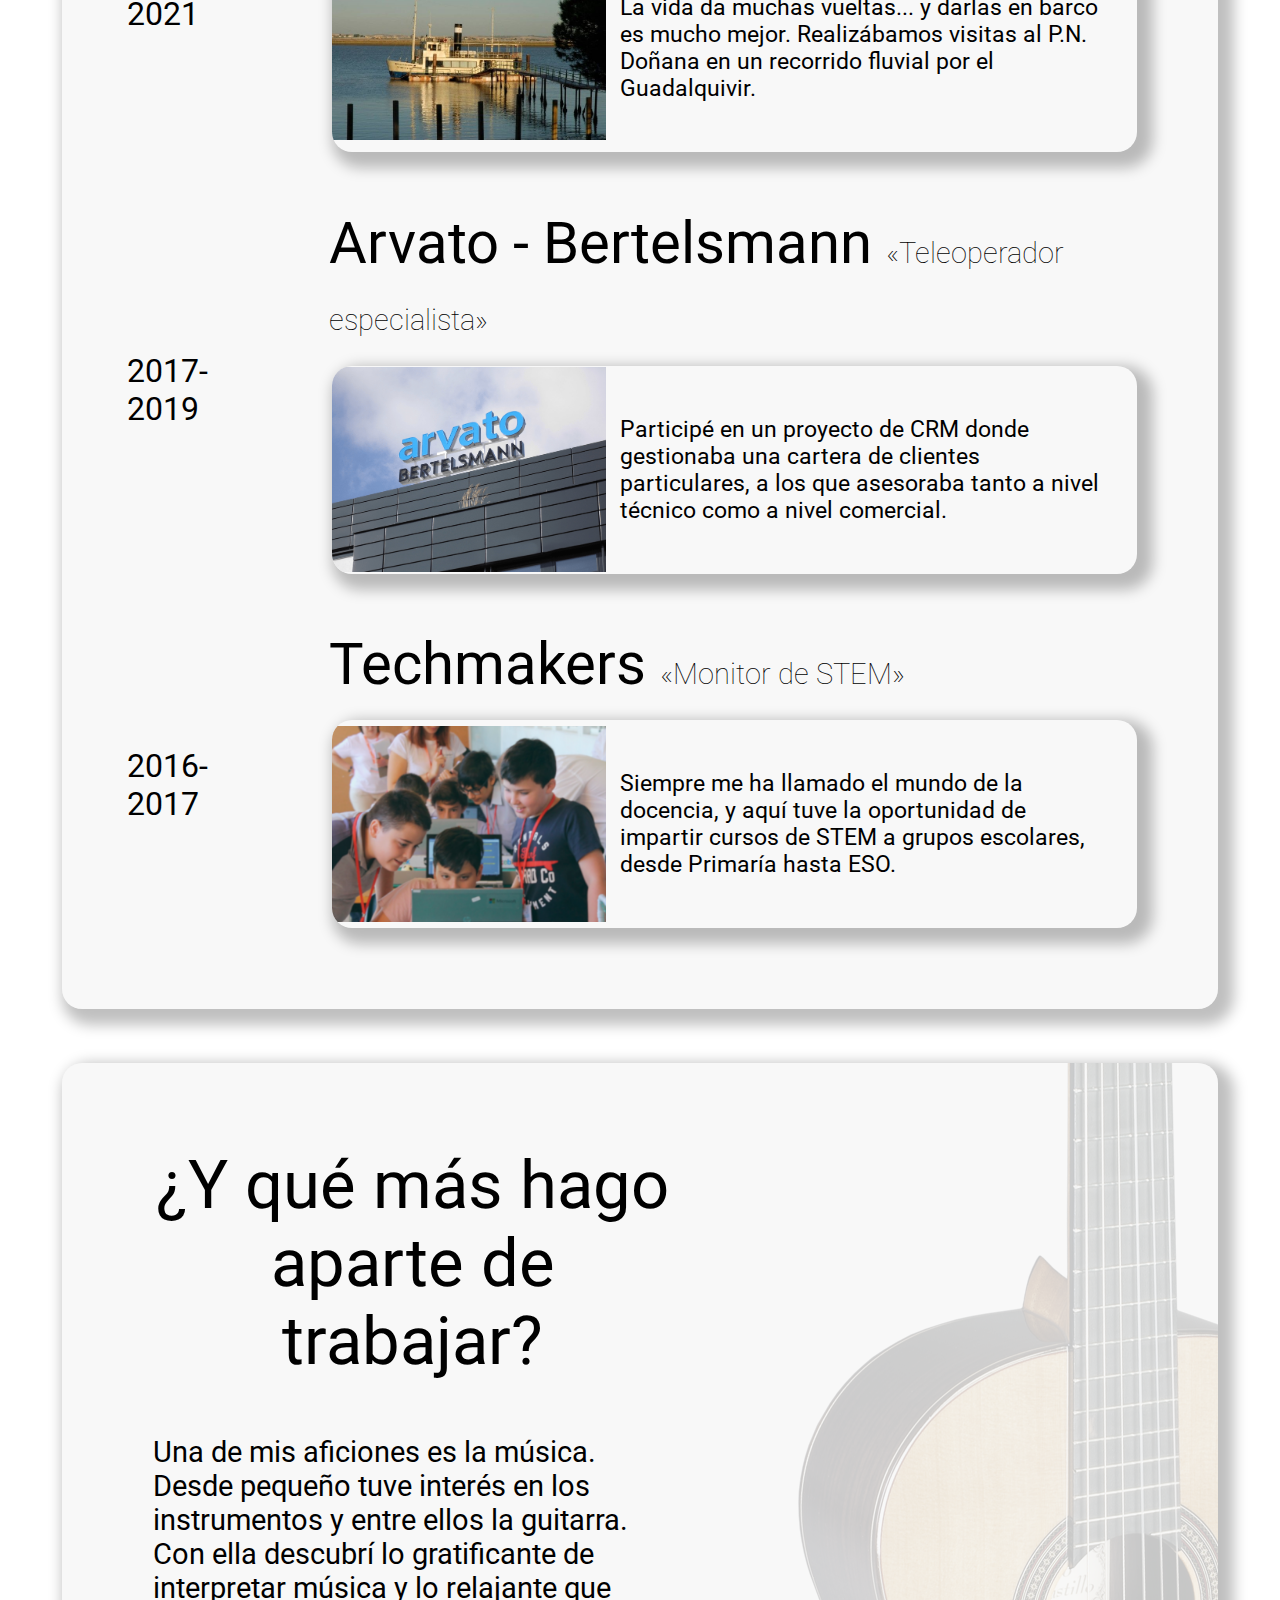
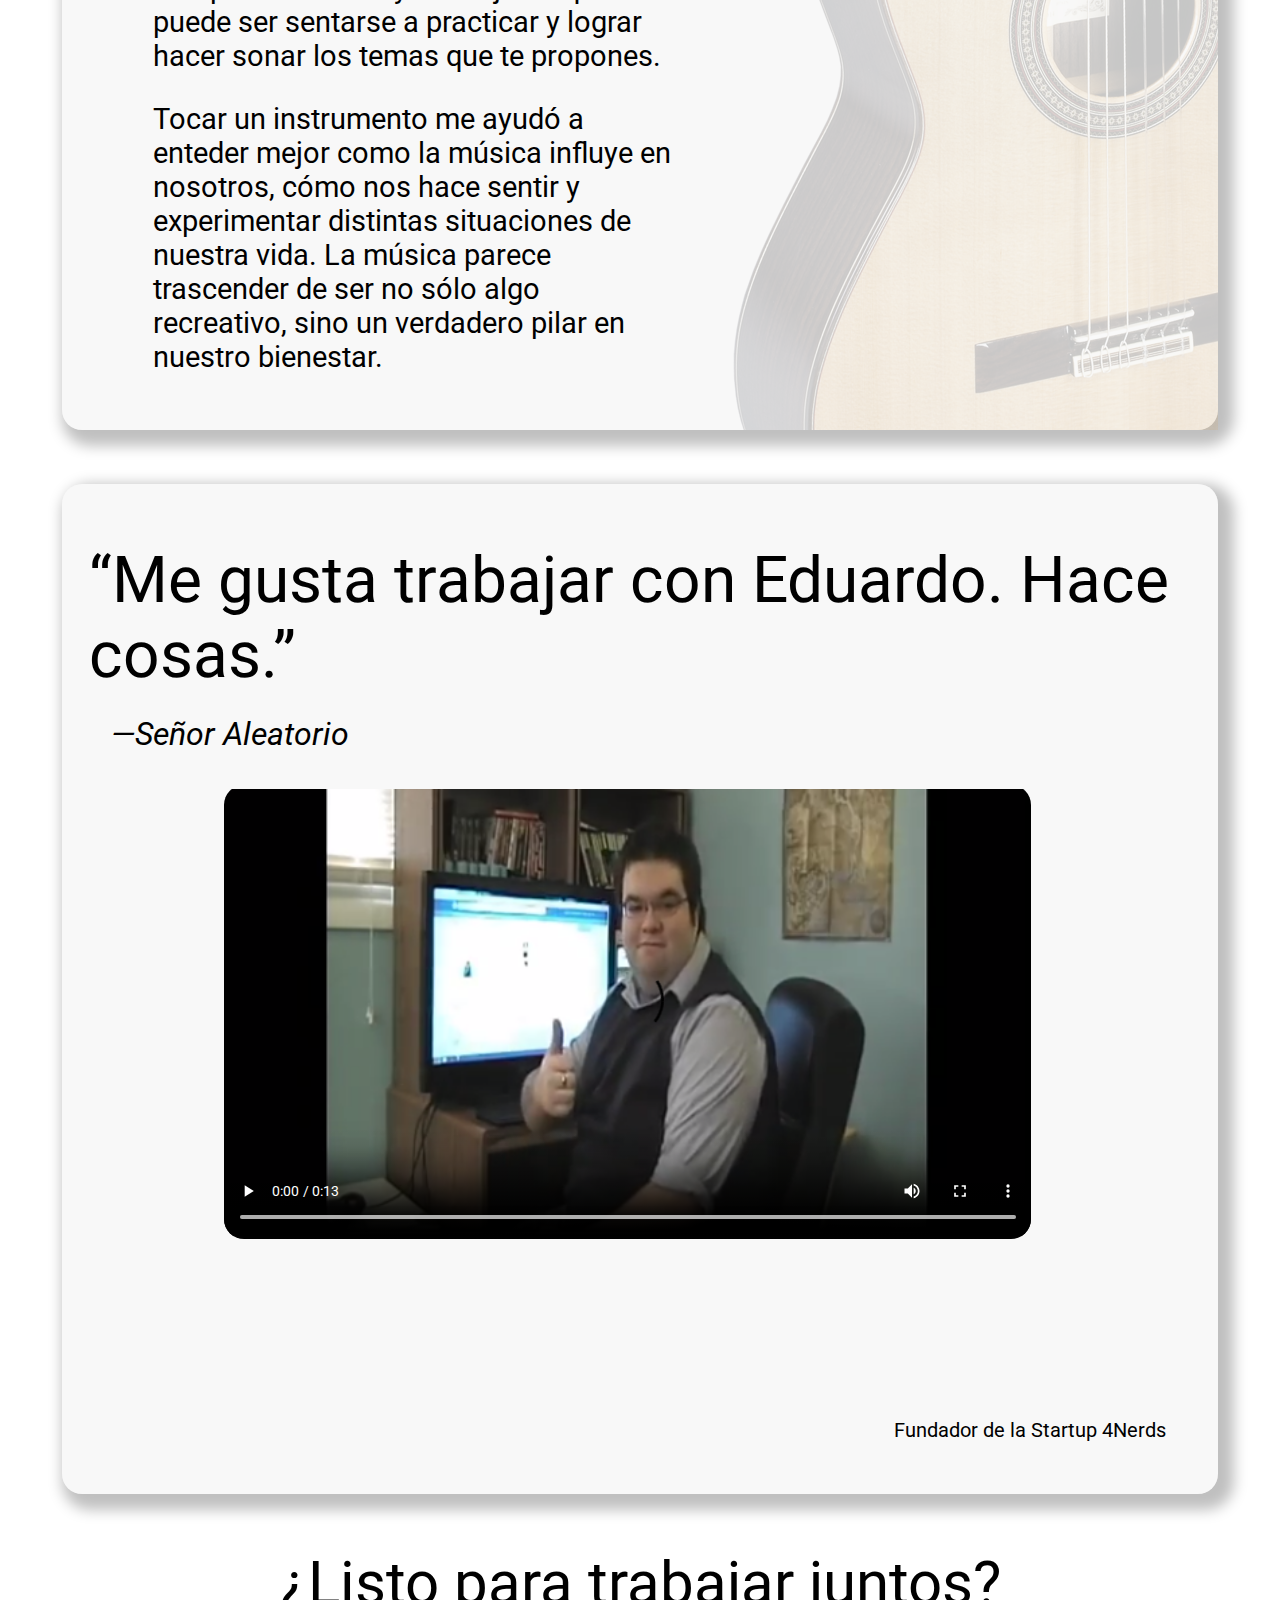
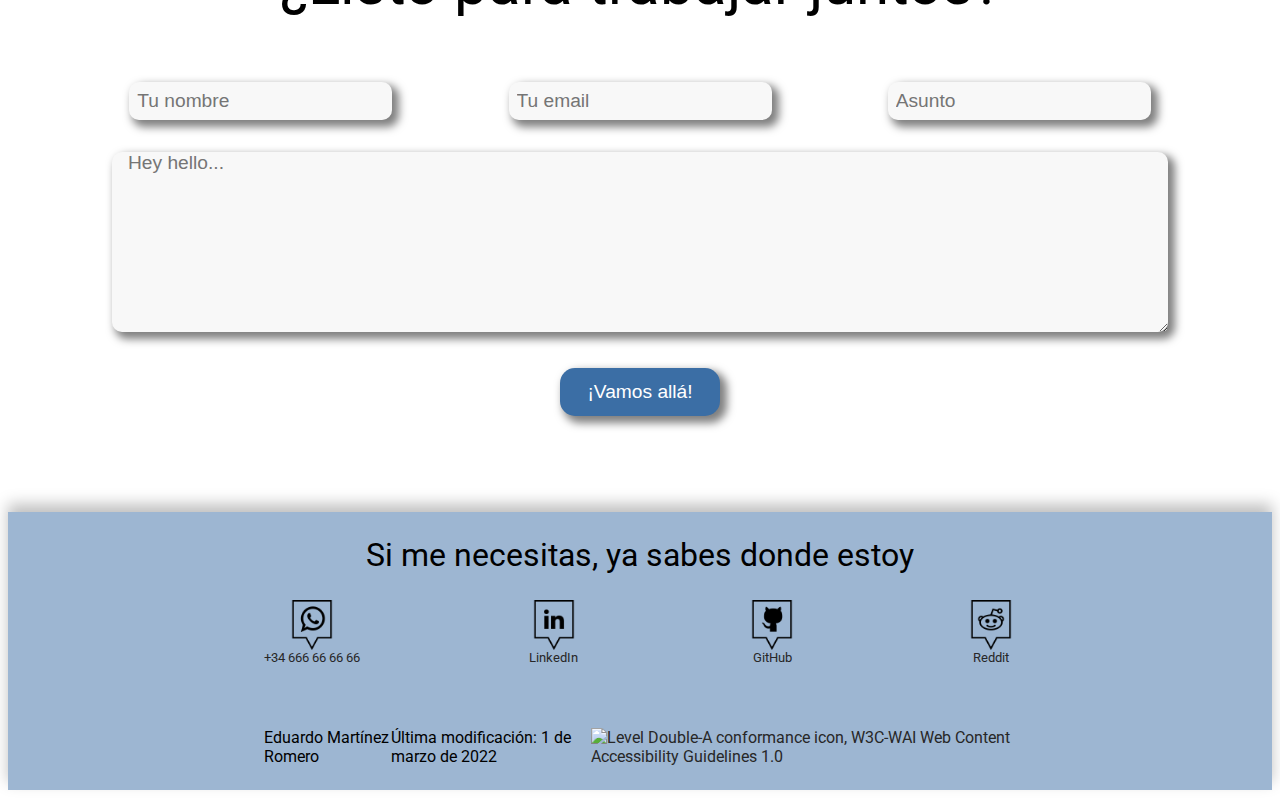
==== commit 11a817a0: "teexto mas grande proyectos, incluido cargo en experiencias, reducido texto en sobre mi, incluida fe" ====
--- a/index.html
+++ b/index.html
@@ -52,7 +52,7 @@
           Vaya! :( Parece que tu navegador no soporta este vídeo.
         </video>
         <div id="bienvenida-texto">
-          <h1>Hey Hello!</h1>
+          <h1 lang="en">Hey Hello!</h1>
           <p>
             Me llamo Edu y soy estudiante en el Desarrollo
             de Aplicaciones Web.
@@ -144,7 +144,7 @@
             <div id="experiencia-wrapper">
               <div class="experiencia" tabindex="0">
                 <div class="experiencia-cabecera">
-                  <h3>Cristóbal Anillo</h3>
+                  <h3>Cristóbal Anillo <small>«Guías de turismo»</small></h3>
                 </div>
                 <div id="real-fernando" class="tarjeta experiencia-imagen">
                   <p>
@@ -157,7 +157,7 @@
 
               <div class="experiencia" tabindex="0">
                 <div class="experiencia-cabecera">
-                  <h3>Arvato - Bertelsmann</h3>
+                  <h3>Arvato - Bertelsmann <small>«Teleoperador especialista»</small></h3>
                 </div>
                 <div class="tarjeta experiencia-imagen" id="arvato">
                   <p>
@@ -170,7 +170,7 @@
 
               <div class="experiencia" tabindex="0">
                 <div class="experiencia-cabecera">
-                  <h3>Techmakers</h3>
+                  <h3>Techmakers <small>«Monitor de STEM»</small></h3>
                 </div>
                 <div class="tarjeta experiencia-imagen" id="techmakers">
                   <p>
@@ -190,21 +190,15 @@
           <div id="sobre-texto">
             <h2 id="sobre-cabecera">¿Y qué más hago aparte de trabajar?</h2>
             <p>
-              Hay muchas cosas de las que podría hablar. Una de mis aficiones es la
-              música. Desde pequeño tuve interés en los instrumentos y entre ellos la
-              guitarra. Lo que a mi me gustó desde el principio fueron los bajos eléctricos.
-              pero en casa lo que había era una elegante y vieja guitarra clásica.
-              Con ella descubrí lo gratificante de interpretar música y lo relajante que puede
-              ser sentarse a practicar y lograr hacer sonar los temas que te propones.
-              Mi técnica deja mucho que desear, pero eso no me impide disfrutar muchísimo de ella.
+              Una de mis aficiones es la música. Desde pequeño tuve interés en los instrumentos y
+              entre ellos la guitarra. Con ella descubrí lo gratificante de interpretar música y lo
+              relajante que puede ser sentarse a practicar y lograr hacer sonar los temas que te propones.
             </p>
 
             <p>
-              Tocar un instrumento me ayudó a interesarme por la música desde un punto de vista
-              más general, sobre como interactuamos con ella, sus efectos sobre nosotros, los
-              factores que determinan por qué sentimos ciertas cosas al escuchar ciertos tonos.
-              La música parece trascender de ser no sólo algo recreativo, sino algo tan importante
-              como un tratamiento para nuestra salud y bienestar.
+              Tocar un instrumento me ayudó a enteder mejor como la música influye en nosotros, cómo
+              nos hace sentir y experimentar distintas situaciones de nuestra vida. La música parece
+              trascender de ser no sólo algo recreativo, sino un verdadero pilar en nuestro bienestar.
             </p>
           </div>
 
@@ -226,8 +220,7 @@
 
         <div class="testimonio-autor">
           <div id="contenedor-video">
-            <video id="testimonio-video" aria-labelledby="cita" controls
-              poster="mmedia/images/testimonio-poster.png">
+            <video id="testimonio-video" aria-labelledby="cita" controls poster="mmedia/images/testimonio-poster.png">
               <source src="mmedia/videos/testimonio.ogv" type="video/ogg">
               <source src="mmedia/videos/testimonio.mp4" type="audio/mp4">
               Ups :( Parece que tu navegador no soporta este vídeo.
@@ -253,8 +246,8 @@
         <form action="#contacto" method="GET" aria-label="Formulario de contacto">
           <div class="contacto-wrapper">
             <div class="entrada">
-              <input title="Tu nombre" aria-label="Nombre" type="text" name="nombre" id="nombre" required pattern="^[A-Za-zÀ-ÿ][A-Za-zÀ-ÿ\s]{2,44}"
-                maxlength="45" placeholder="Tu nombre">
+              <input title="Tu nombre" aria-label="Nombre" type="text" name="nombre" id="nombre" required
+                pattern="^[A-Za-zÀ-ÿ][A-Za-zÀ-ÿ\s]{2,44}" maxlength="45" placeholder="Tu nombre">
             </div>
 
             <div class="entrada">
@@ -263,13 +256,13 @@
             </div>
 
             <div class="entrada">
-              <input title="Asunto" aria-label="Asunto" type="text" name="asunto" id="asunto" required pattern="^[A-Za-zÀ-ÿ0-9][A-Za-zÀ-ÿ0-9\s]{4,120}"
-                placeholder="Asunto">
-            </div>
-
-            <div class="entrada">
-              <textarea title="Tu mensaje" aria-label="Mensaje" name="mensaje" id="mensaje" required minlength="10" maxlength="500" placeholder="Hey hello..."
-                disabled></textarea>
+              <input title="Asunto" aria-label="Asunto" type="text" name="asunto" id="asunto" required
+                pattern="^[A-Za-zÀ-ÿ0-9][A-Za-zÀ-ÿ0-9\s]{4,120}" placeholder="Asunto">
+            </div>
+
+            <div class="entrada">
+              <textarea title="Tu mensaje" aria-label="Mensaje" name="mensaje" id="mensaje" required minlength="10"
+                maxlength="500" placeholder="Hey hello..." disabled></textarea>
             </div>
             <div class="entrada">
               <button type="submit" id="enviar">¡Vamos allá!</button>
@@ -339,6 +332,23 @@
           </div>
         </a>
       </div>
+      <div id="creditos-wrapper">
+        <div class="creditos">
+          Eduardo Martínez Romero
+        </div>
+        <div class="creditos">
+          Última modificación: 1 de marzo de 2022
+        </div>
+        <div class="creditos">
+          <a href="http://www.w3.org/WAI/WCAG1AA-Conformance"
+            title="Explanation of Level Double-A Conformance">
+            <img height="32" width="88"
+              src="http://www.w3.org/WAI/wcag1AA-blue"
+              alt="Level Double-A conformance icon,
+              W3C-WAI Web Content Accessibility Guidelines 1.0">
+          </a>
+        </div>
+      </div>
     </footer>
   </div>
 </body>
--- a/styles/main.css
+++ b/styles/main.css
@@ -11,14 +11,10 @@
 @keyframes spin {
   from {
     transform: rotateY(0deg);
-    moz-transform: rotateY(0deg);
-    ms-transform: rotateY(0deg);
   }
 
   to {
     transform: rotateY(360deg);
-    moz-transform: rotateY(360deg);
-    ms-transform: rotateY(360deg);
   }
 }
 
@@ -245,6 +241,7 @@
 
 .proyecto {
   width: 25%;
+  font-size: 1.2em;
 }
 
 .proyecto-cabecera {
@@ -254,6 +251,7 @@
 }
 
 .proyecto-imagen {
+  margin-bottom: 1vh;
   width: 18vw;
   height: 18vw;
   border-radius: 18vw;
@@ -334,6 +332,11 @@
 .experiencia-cabecera {
   margin-left: 4vw;
   margin-bottom: -4vh;
+}
+
+.experiencia-cabecera small {
+  font-size: .5em;
+  font-weight: lighter;
 }
 
 .experiencia {
@@ -405,6 +408,10 @@
   font-size: larger;
 }
 
+#sobre-texto p {
+  font-size: 1.5em;
+}
+
 #sobre-cabecera {
   font-size: 3.5em;
   font-weight: normal;
@@ -557,6 +564,14 @@
   transform: scale(1.1);
 }
 
+#creditos-wrapper {
+  margin: 5vh 20vw;
+  padding-top: 2vh;
+  display: flex;
+  flex-direction: row;
+  justify-content: space-between;
+}
+
 /*----------------------------------
  * UD4. T4. Elementos interactivos.
  *----------------------------------
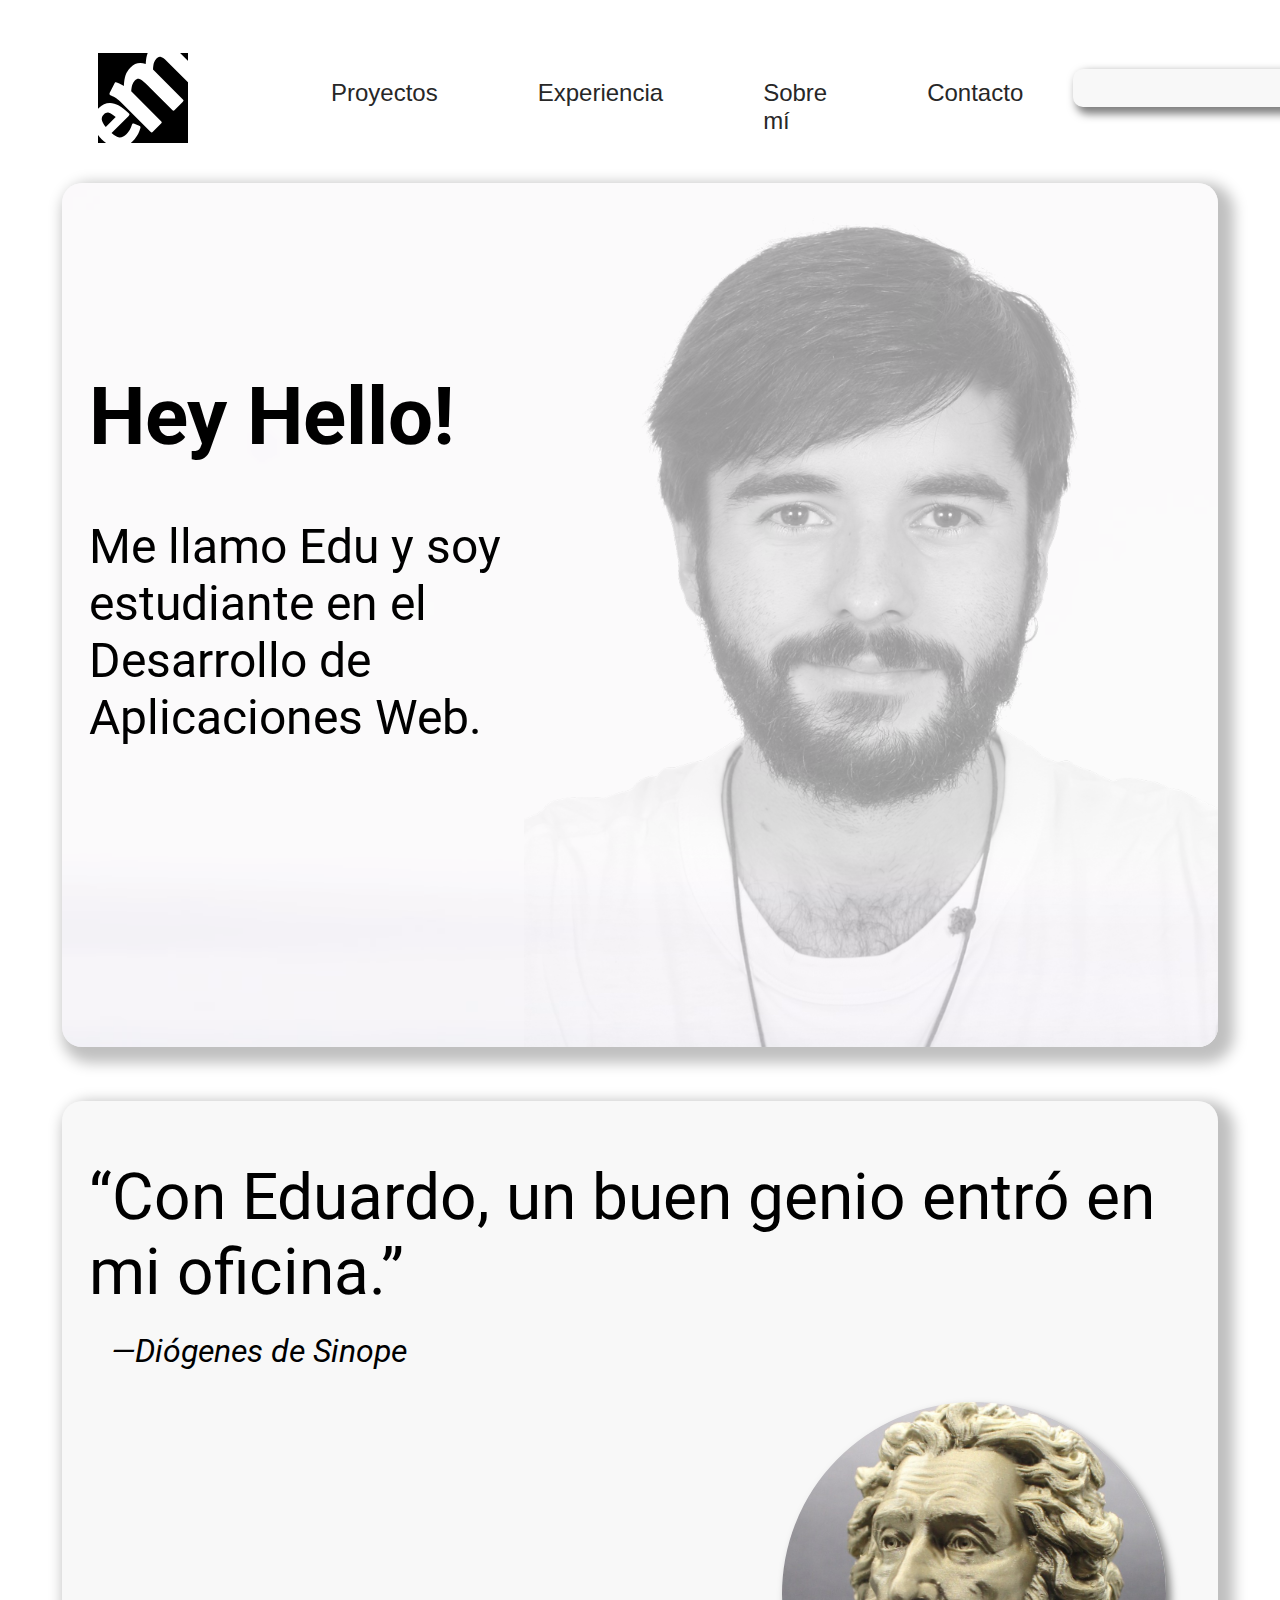
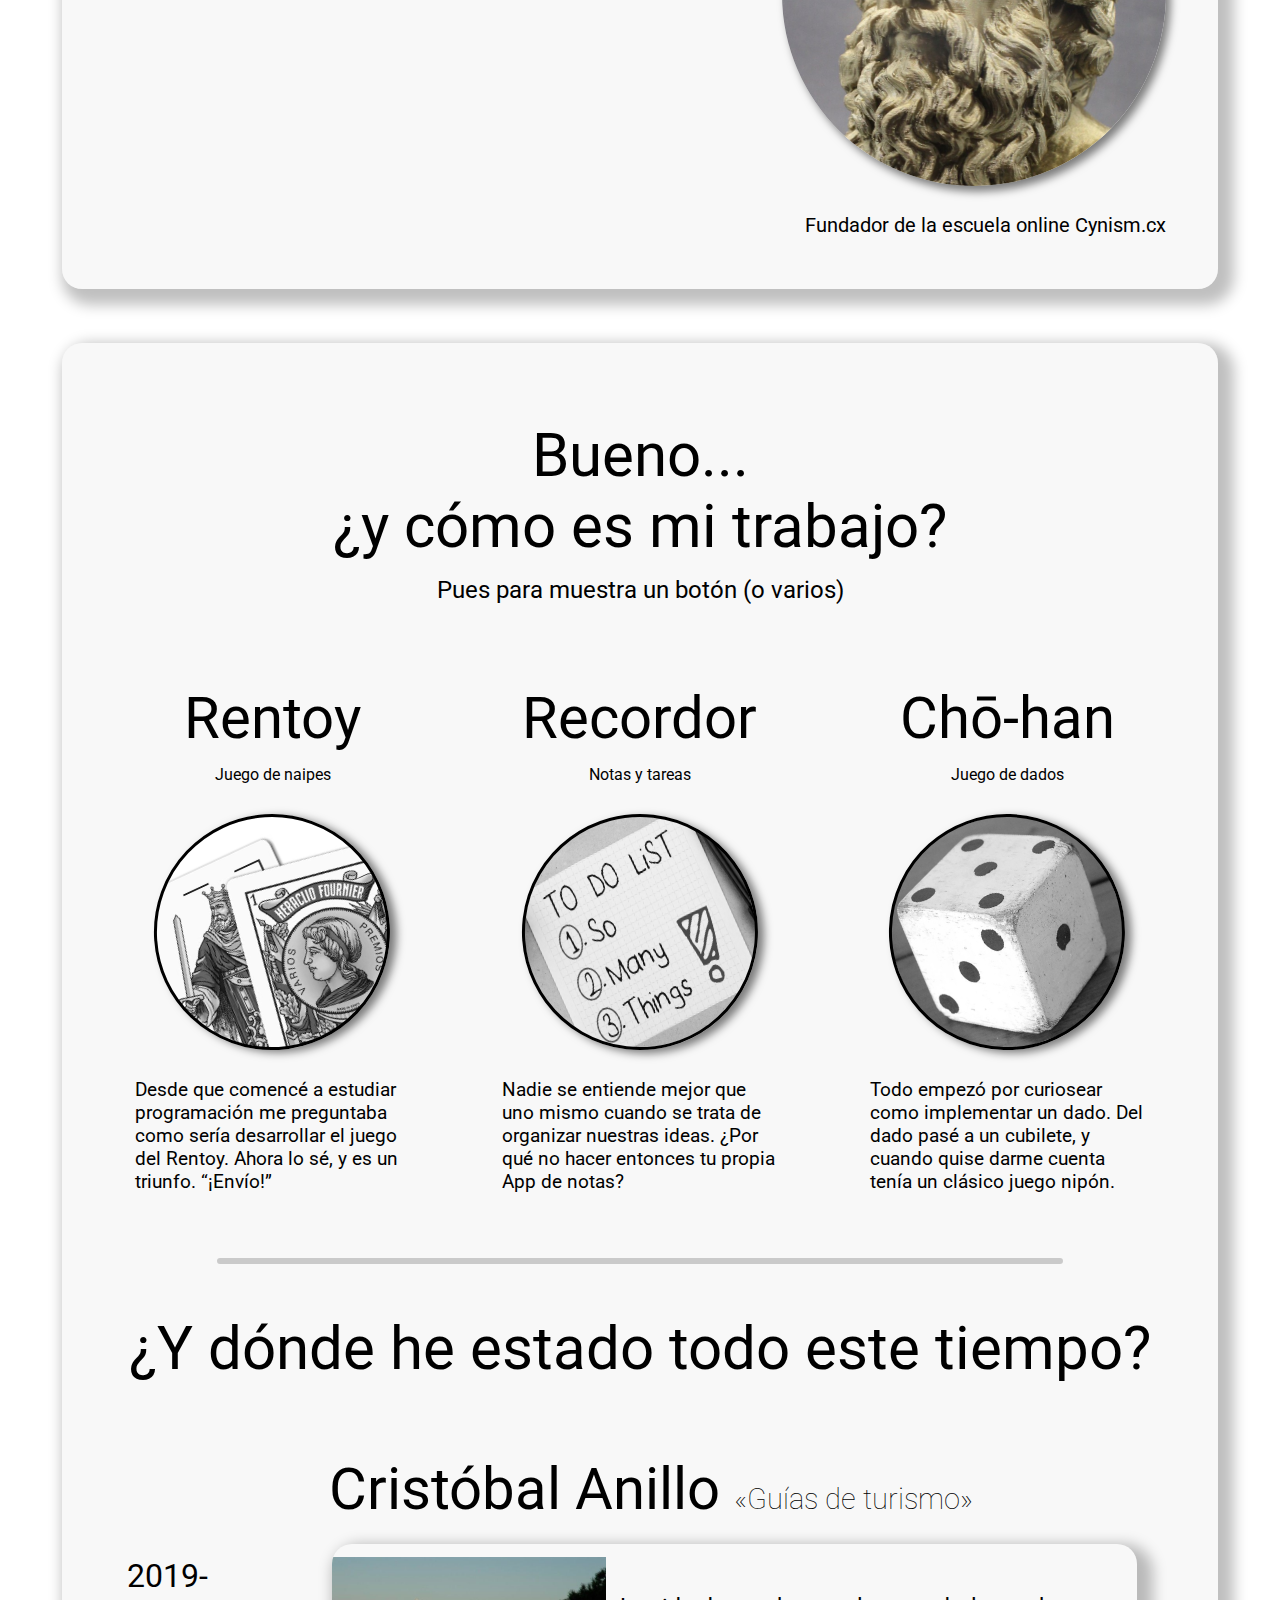
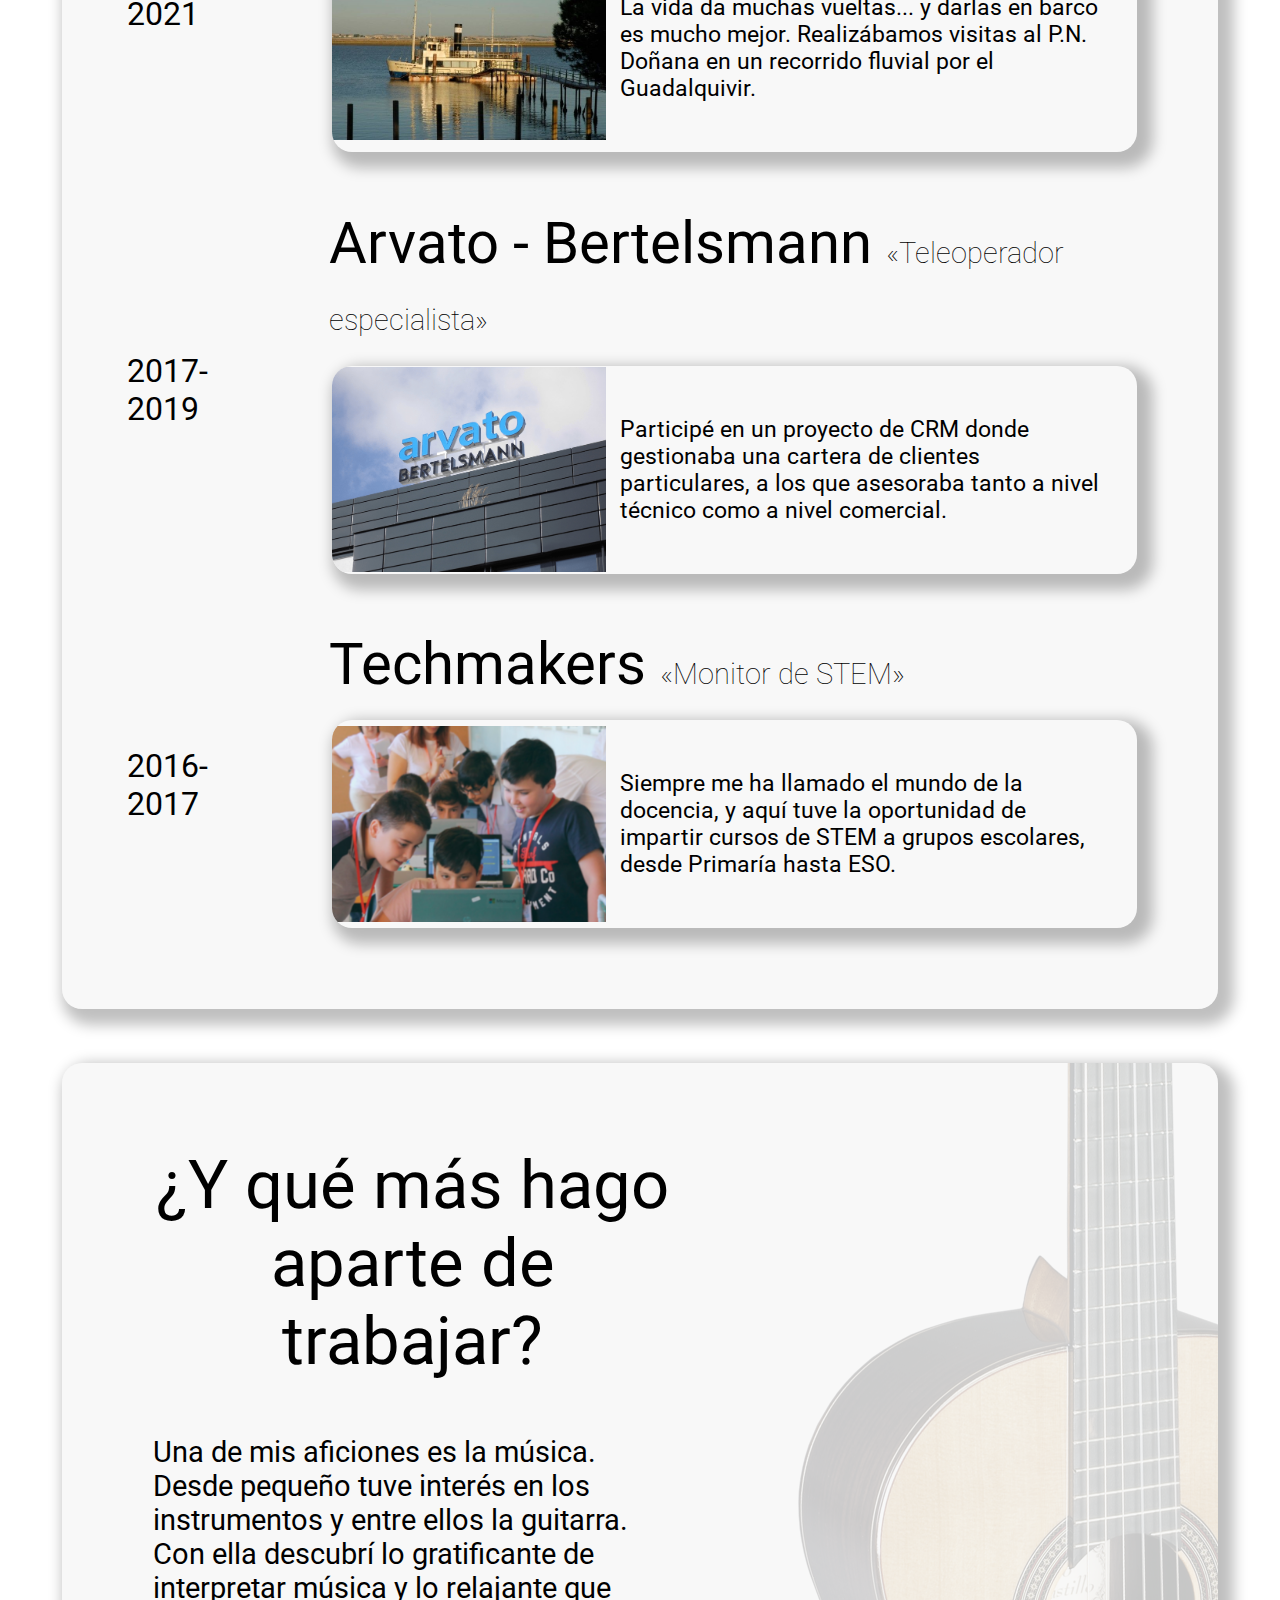
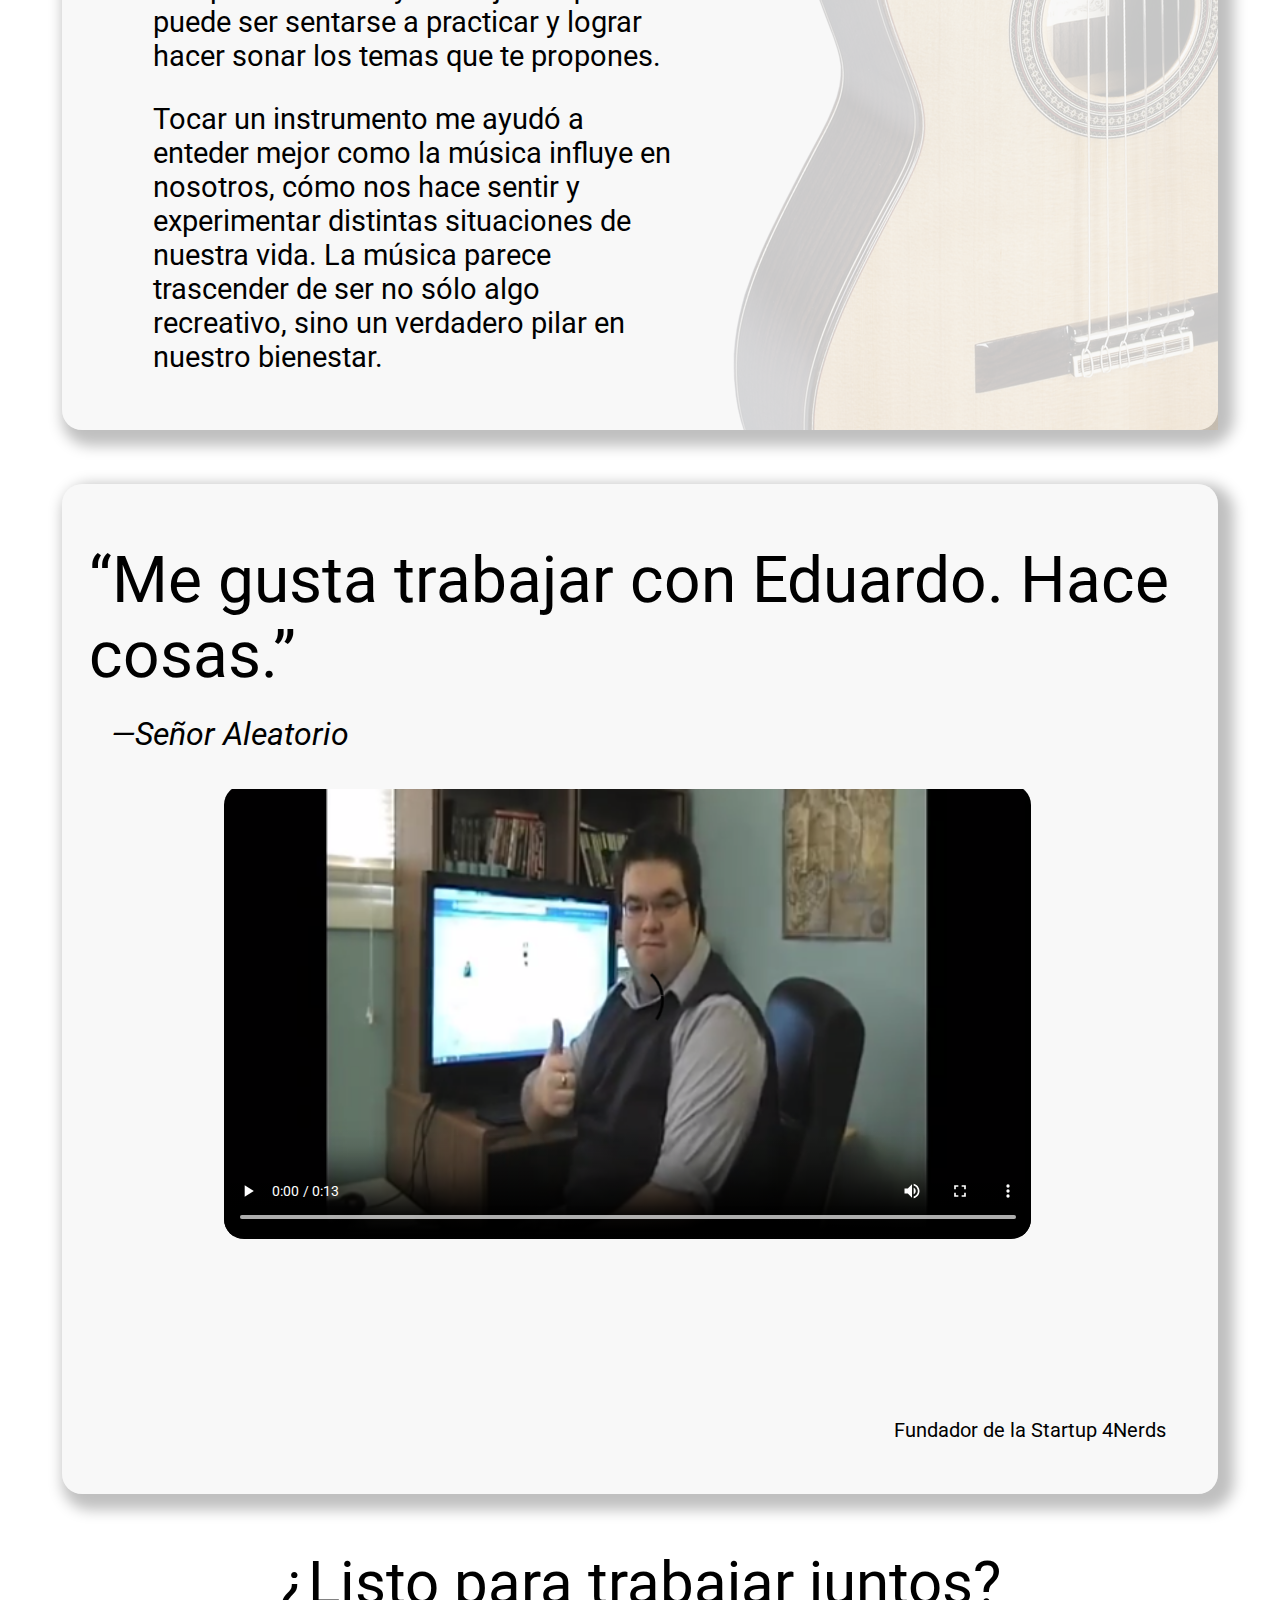
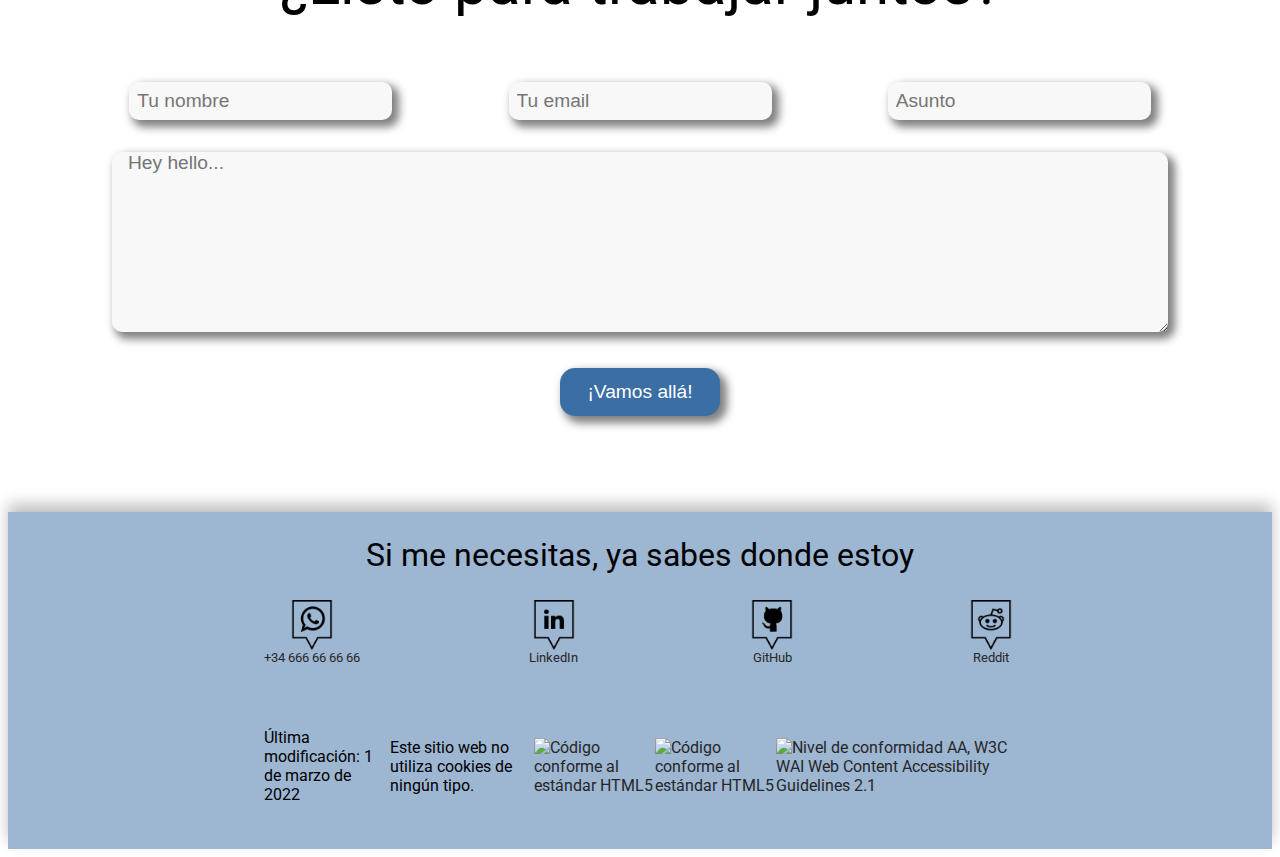
==== commit 40f15fb5: "editado css footer en dispositivos moviles" ====
--- a/index.html
+++ b/index.html
@@ -40,6 +40,12 @@
           <li><a href="#cv">Experiencia</a></li>
           <li><a href="#sobre">Sobre mí</a></li>
           <li><a href="#contacto">Contacto</a></li>
+          <div class="entrada">
+            <input type="text" id="buscador" title="buscador">
+          </div>
+          <div class="entrada">
+            <button>Buscar</button>
+          </div>
         </ul>
       </nav>
     </header>
@@ -334,19 +340,37 @@
       </div>
       <div id="creditos-wrapper">
         <div class="creditos">
-          Eduardo Martínez Romero
+          Última modificación: 1 de marzo de 2022
         </div>
         <div class="creditos">
-          Última modificación: 1 de marzo de 2022
-        </div>
-        <div class="creditos">
-          <a href="http://www.w3.org/WAI/WCAG1AA-Conformance"
-            title="Explanation of Level Double-A Conformance">
-            <img height="32" width="88"
-              src="http://www.w3.org/WAI/wcag1AA-blue"
-              alt="Level Double-A conformance icon,
-              W3C-WAI Web Content Accessibility Guidelines 1.0">
-          </a>
+          Este sitio web no utiliza cookies de ningún tipo.
+        </div>
+        <div id="logos">
+          <div class="creditos">
+            <a href="https://validator.w3.org/nu/?doc=https%3A%2F%2Fies-donana.github.io%2Fproyecto-diw---dwecl-edumarrom%2F"
+              title="Código HTML5 validado">
+              <!-- https://www.w3.org/QA/Tools/Icons -->
+              <!-- https://github.com/bradleytaunt/html5-valid-badge -->
+              <img height="32" width="88"
+                src="https://raw.githubusercontent.com/bradleytaunt/html5-valid-badge/master/html5-validator-badge-blue.svg"
+                alt="Código conforme al estándar HTML5">
+            </a>
+          </div>
+          <div class="creditos">
+            <a href="https://jigsaw.w3.org/css-validator/validator?uri=https%3A%2F%2Fies-donana.github.io%2Fproyecto-diw---dwecl-edumarrom%2F&profile=css3svg&usermedium=all&warning=1&vextwarning=&lang=en"
+              title="Código CSS validado">
+              <!-- https://www.w3.org/QA/Tools/Icons -->
+              <img height="32" width="88" src="https://www.w3.org/Icons/valid-css-blue"
+                alt="Código conforme al estándar HTML5">
+            </a>
+          </div>
+          <div class="creditos">
+            <a href="https://www.w3.org/WAI/WCAG2AA-Conformance" title="Explicación de conformidad WCAG 2 Nivel AA">
+              <!-- https://www.w3.org/WAI/standards-guidelines/wcag/conformance-logos/ -->
+              <img height="32" width="88" src="https://www.w3.org/WAI/WCAG21/wcag2.1AA-blue-v"
+                alt="Nivel de conformidad AA, W3C WAI Web Content Accessibility Guidelines 2.1">
+            </a>
+          </div>
         </div>
       </div>
     </footer>
--- a/styles/main.css
+++ b/styles/main.css
@@ -155,7 +155,7 @@
 }
 
 .testimonio div:last-of-type {
-  font-size: 0.75em;
+  font-size: .75em;
   text-align: right;
 }
 
@@ -477,7 +477,7 @@
 .entrada textarea {
   font-family: sans-serif;
   font-size: 1.2em;
-  background: rgba(218, 218, 218, 0.2);
+  background: rgba(218, 218, 218, .2);
   border: 0;
   border-radius: 10px;
   box-shadow: 5px 5px 8px 2px rgba(0, 0, 0, .5);
@@ -493,7 +493,7 @@
   border-radius: 15px;
   box-shadow: 5px 5px 8px 2px rgba(0, 0, 0, .5);
   cursor: pointer;
-  transition: transform 0.5s ease-out; /* UD4-T3.3 */
+  transition: transform .5s ease-out; /* UD4-T3.3 */
 }
 
 input:focus,
@@ -527,7 +527,6 @@
 footer {
   padding-top: .5em;
   bottom: 0;
-  height: 30vh;
   background-color: rgba(59, 110, 165, .5);
   box-shadow: 0 -8px 14px 0 rgba(0, 0, 0, .25);
 }
@@ -570,6 +569,12 @@
   display: flex;
   flex-direction: row;
   justify-content: space-between;
+  align-items: center;
+}
+
+#logos {
+  display: flex;
+  flex-direction: row;
 }
 
 /*----------------------------------
@@ -628,13 +633,13 @@
   border-radius: 15px;
   box-shadow: 5px 5px 8px 2px rgba(0, 0, 0, .5);
   cursor: pointer;
-  transition: transform 0.5s ease-out; /* UD4-T3.3 *
+  transition: transform .5s ease-out; /* UD4-T3.3 *
 } */
 
 #dialogo-boton button {
   width: 160px;
   height: 2.5em;
-  margin: 0.25vh 0.5vw;
+  margin: .25vh .5vw;
   font-size: 1em;
   background-color: #3b6ea5;
   border-radius: 15px;
@@ -642,7 +647,7 @@
 }
 
 /**************************
- * Breakpoint: DIspositivos móviles y tablets
+ * Breakpoint: Dispositivos móviles y tablets
  **************************/
 @media only screen and (max-width: 768px) {
 
@@ -831,4 +836,14 @@
   .social-wrapper {
     margin: 0 5vw;
   }
-}
+
+  /* Créditos */
+
+  #creditos-wrapper {
+    margin: 5vh 20vw;
+    padding-top: 2vh;
+    flex-direction: column;
+    justify-content: space-between;
+    align-items: center;
+  }
+}
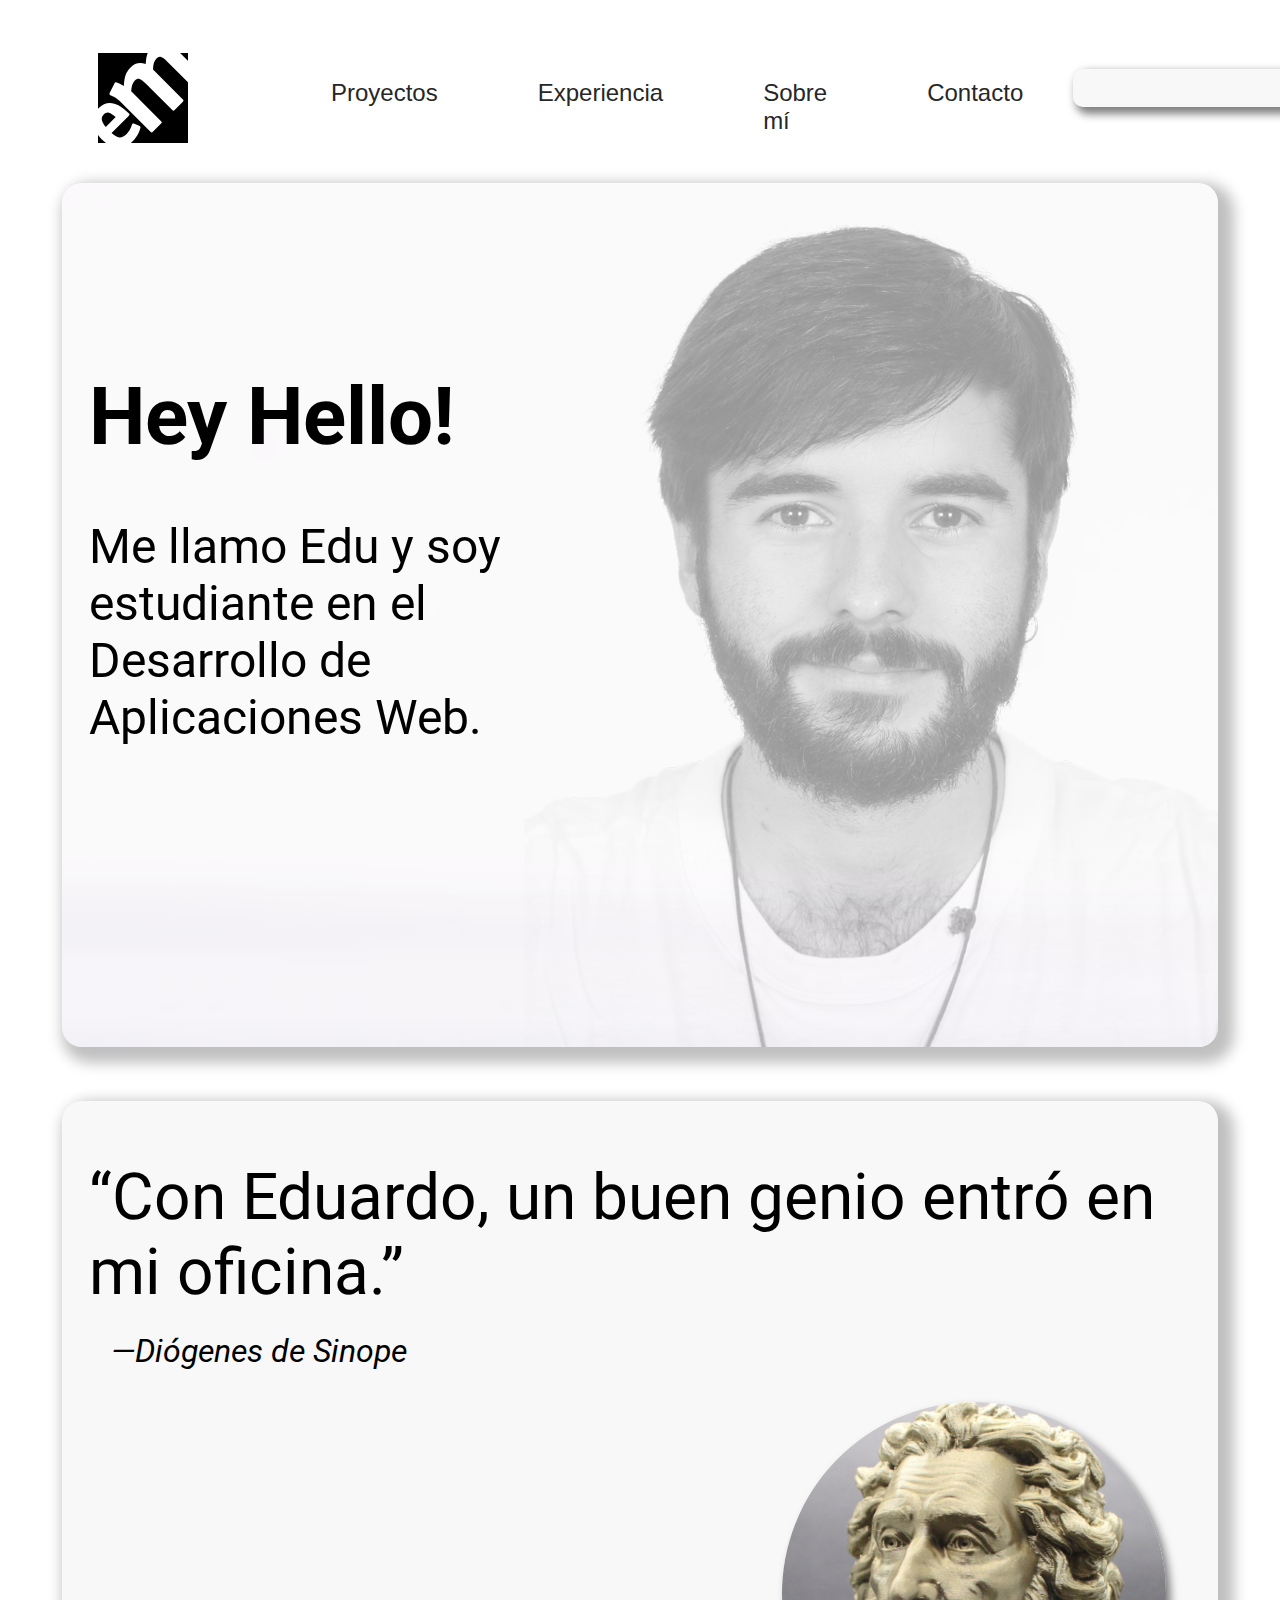
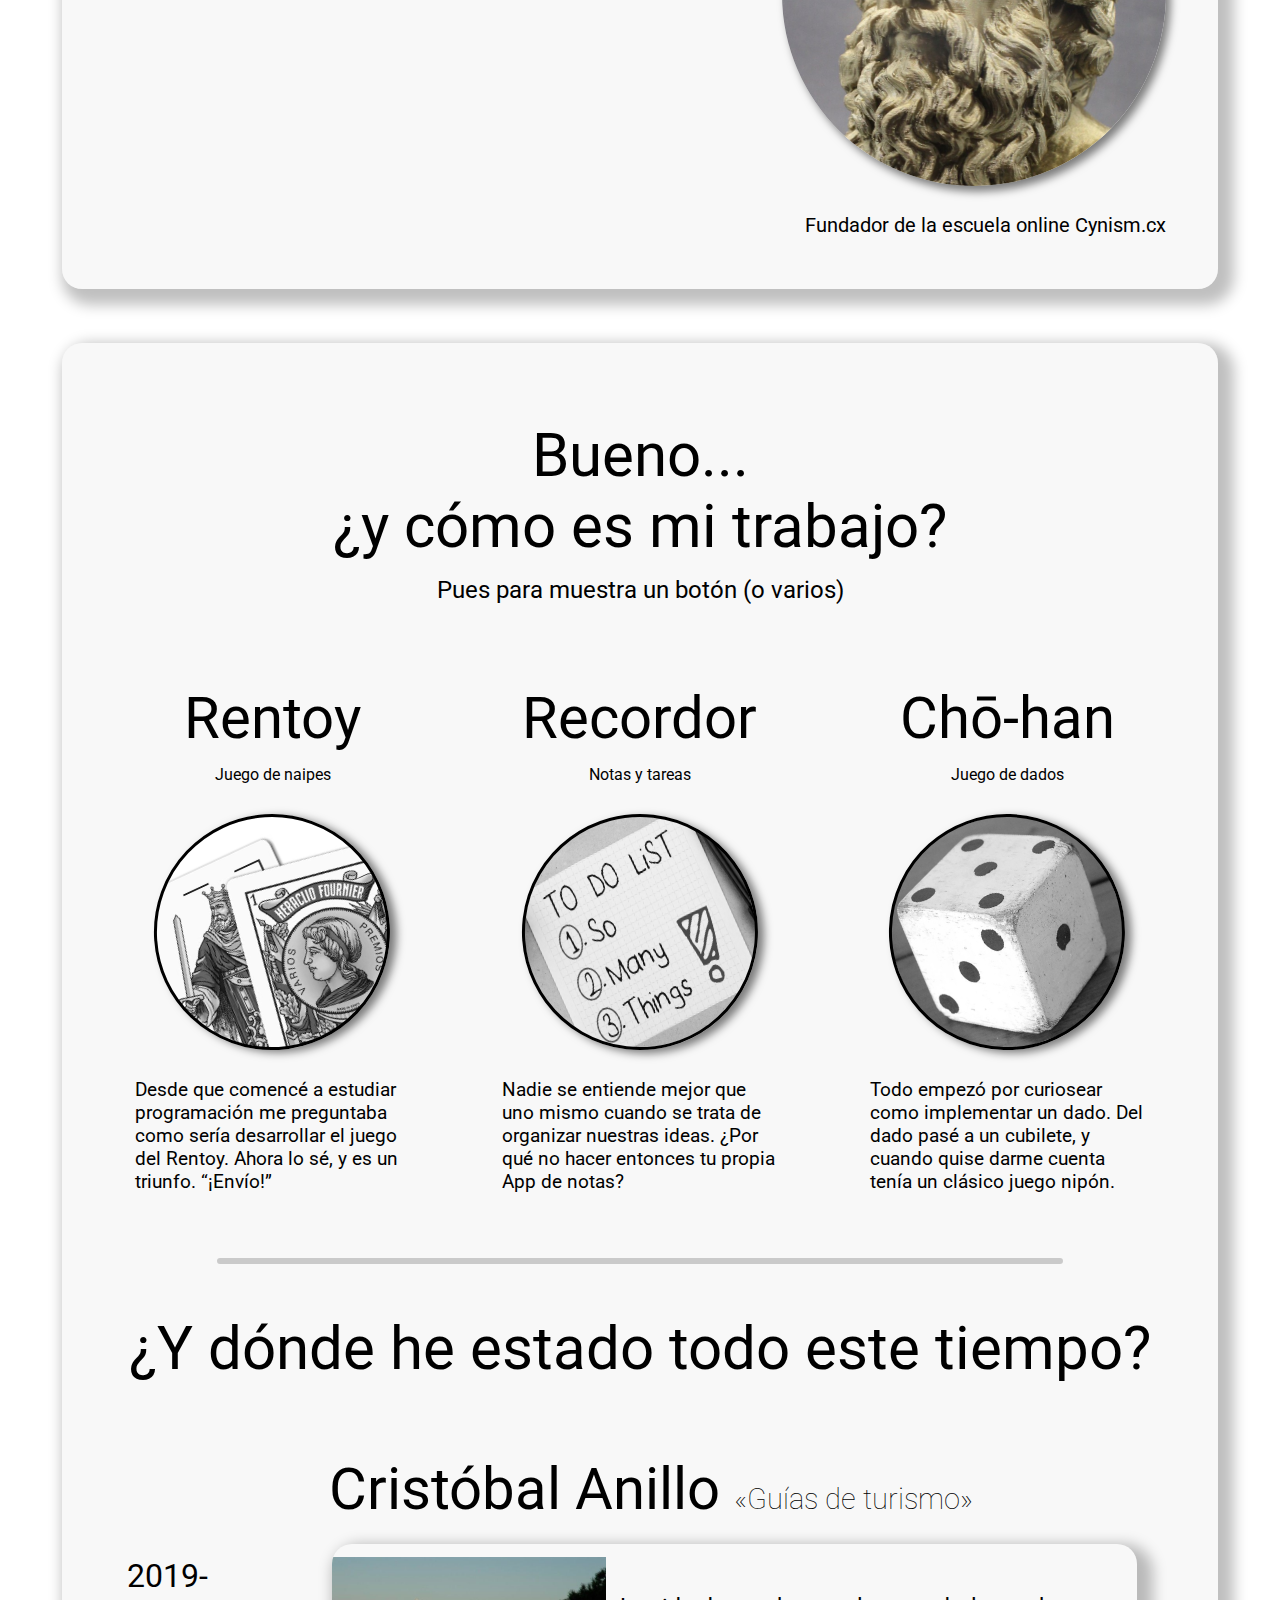
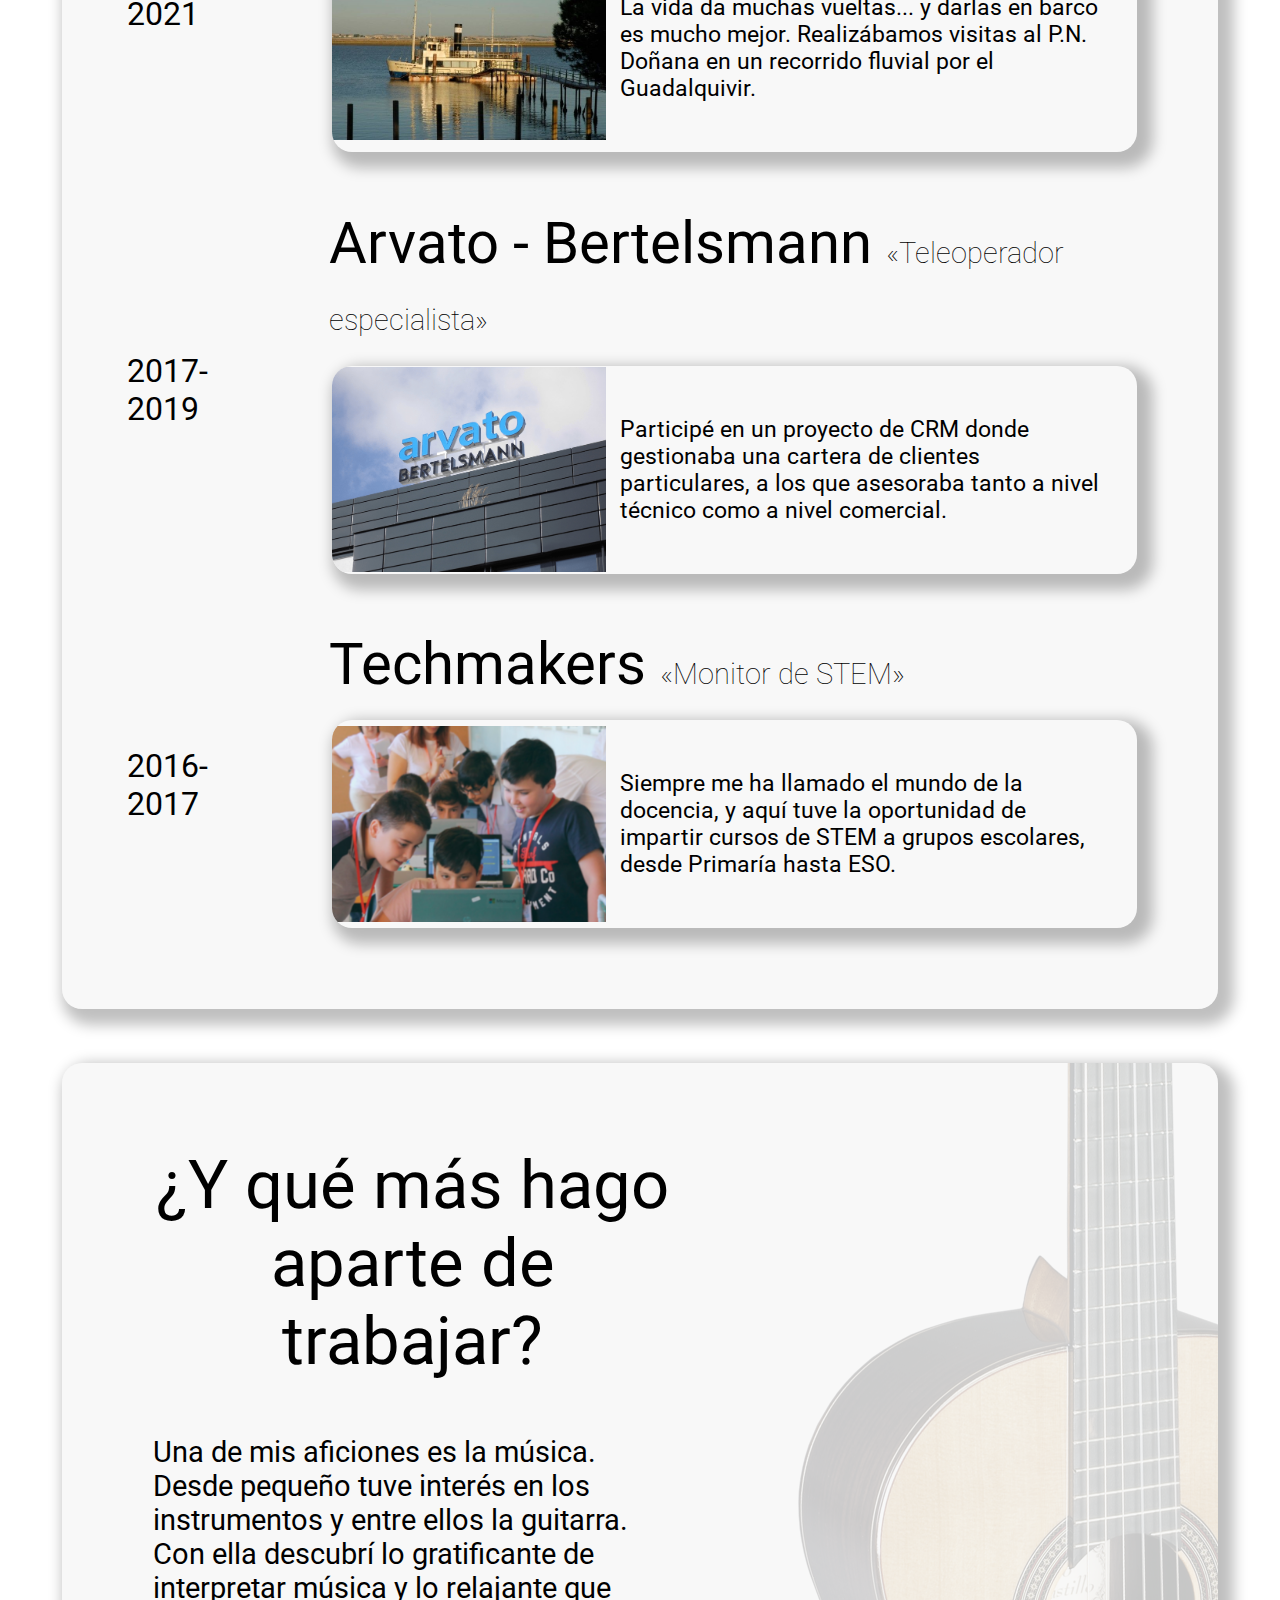
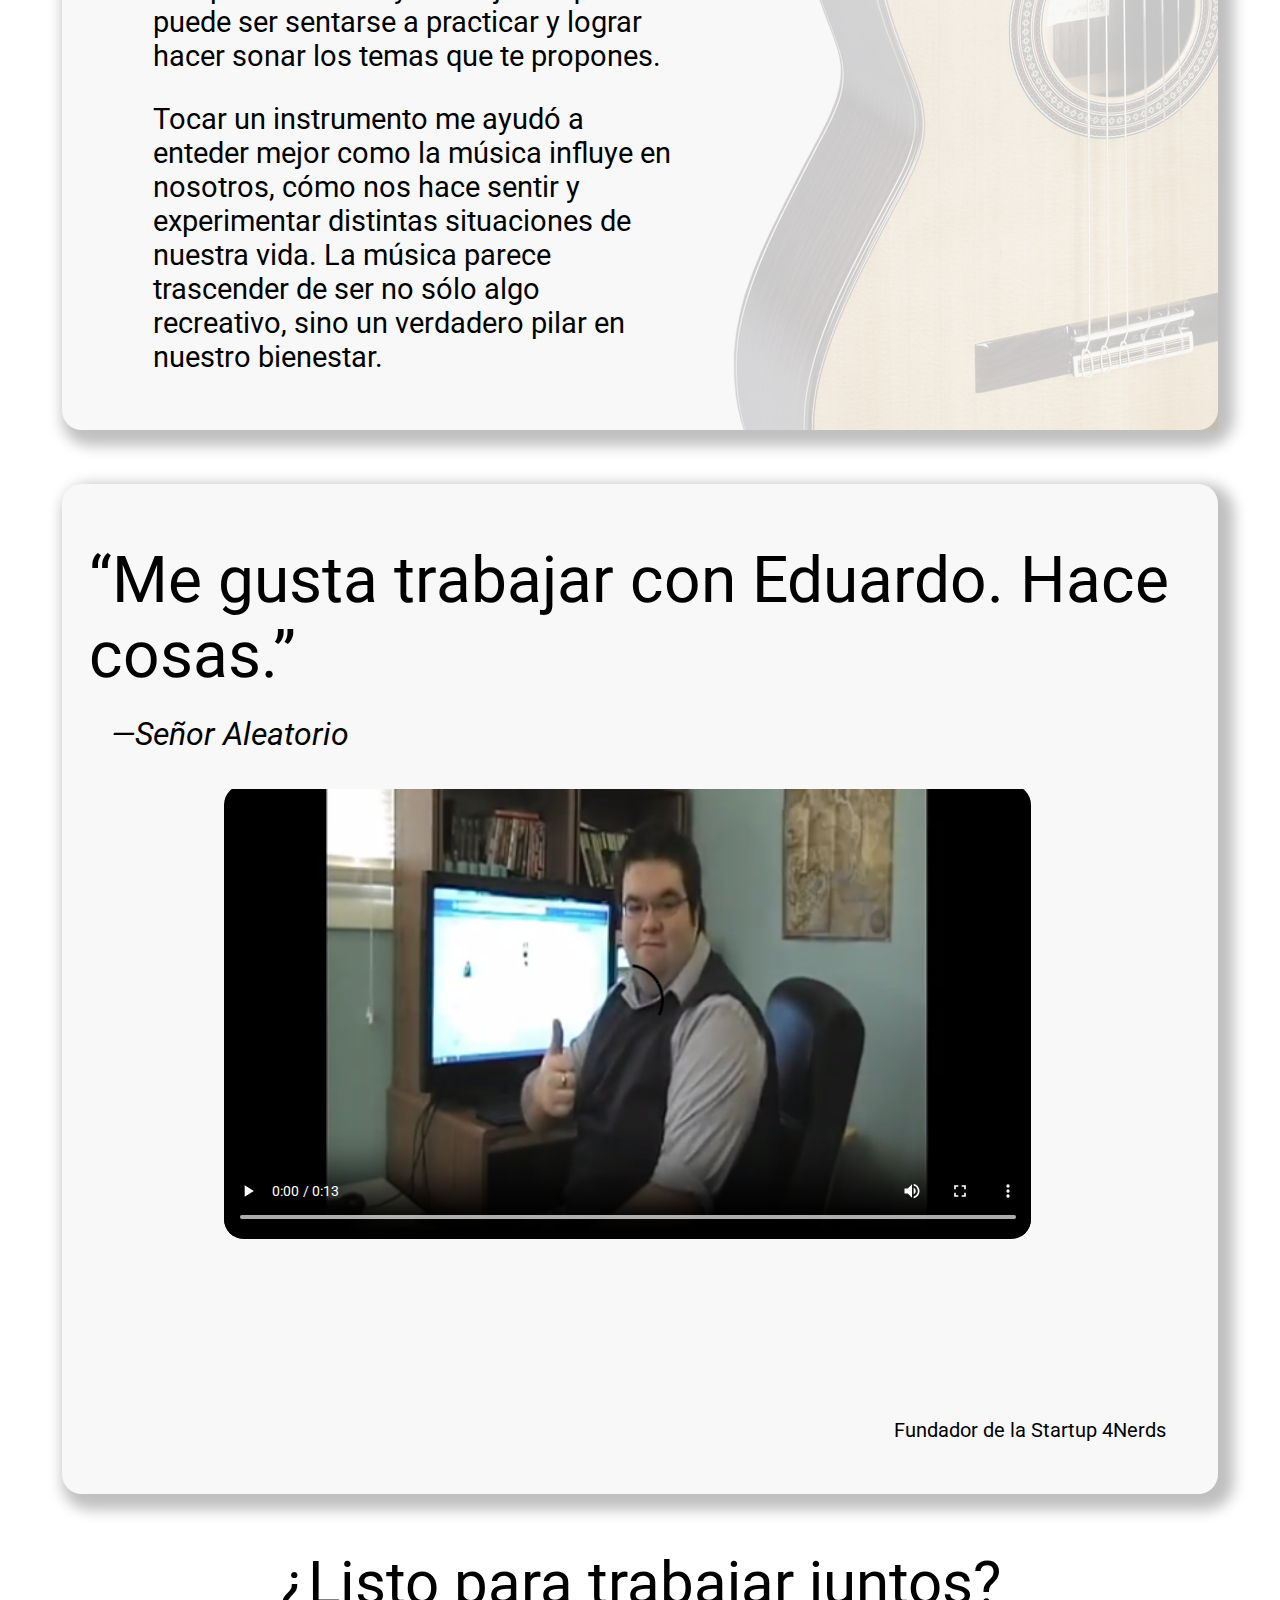
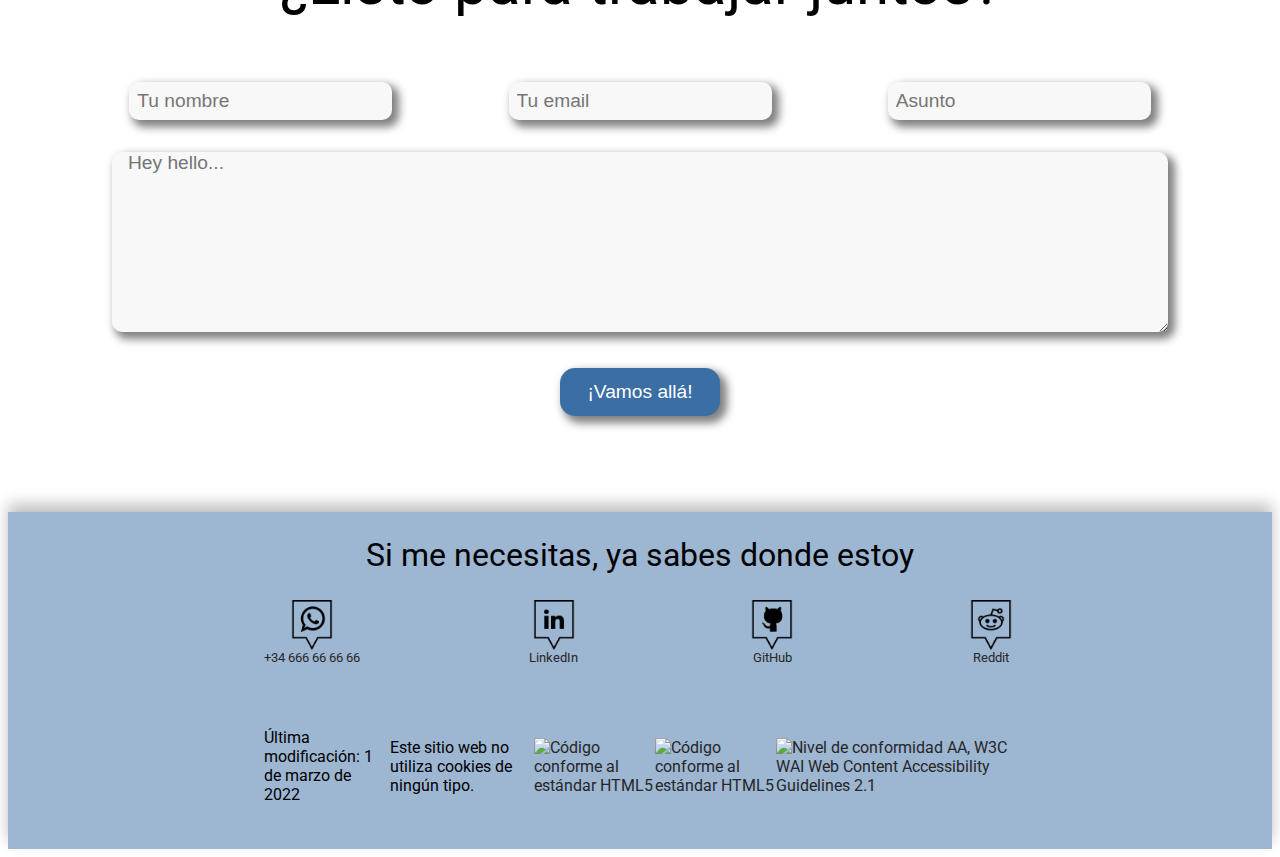
==== commit bd3fc43e: "agregado estilo en vista de impresión" ====
--- a/index.html
+++ b/index.html
@@ -5,8 +5,9 @@
   <meta charset="UTF-8">
   <meta http-equiv="X-UA-Compatible" content="IE=edge">
   <meta name="viewport" content="width=device-width, initial-scale=1.0">
-  <link rel="stylesheet" href="styles/main.css">
-  <link rel="stylesheet" href="styles/menu.css">
+  <link rel="stylesheet" href="styles/main.css" media="screen">
+  <link rel="stylesheet" href="styles/menu.css" media="screen">
+  <link rel="stylesheet" href="styles/print.css" media="print">
   <link rel="icon" type="image/png" href="mmedia/icons/favicon.png">
   <script defer src="scripts/main.js"></script>
   <script defer src="scripts/menu.js"></script>
--- a/styles/print.css
+++ b/styles/print.css
@@ -0,0 +1,73 @@
+@media print {
+  body {
+    background-color: white;
+    color: black;
+  }
+
+  a {
+    display: block;
+  }
+
+  a[href]:after {
+     content: " (" attr(href) ")";
+  }
+
+  @page {
+    margin: 1cm;
+  }
+
+  @page :first {
+    margin: 2cm;
+  }
+
+  h1 {
+    counter-increment: page;
+    page-break-before: always;
+    padding-top: 2em;
+  }
+
+  /* h1:after {
+    content: counter(page);
+  } */
+
+  h1:first-child {
+    page-break-before: avoid;
+    counter-reset: page;
+  }
+
+  #print-head {
+    display: block;
+    position: fixed;
+    top: 0pt;
+    left:0pt;
+    right: 0pt;
+    font-size: 200%;
+    text-align: center;
+  }
+
+  span.pagina {
+    display: block;
+    position:relative;
+    top: 20cm;
+  }
+
+  span.pagina:after {
+    content: counter(page);
+  }
+
+  hr,
+  img,
+  nav,
+  video,
+  #contacto,
+  #logos {
+    display: none;
+  }
+
+  /* Salto de línea en la sección de experiencia laboral */
+
+  #cv {
+    page-break-before: always;
+  }
+
+}
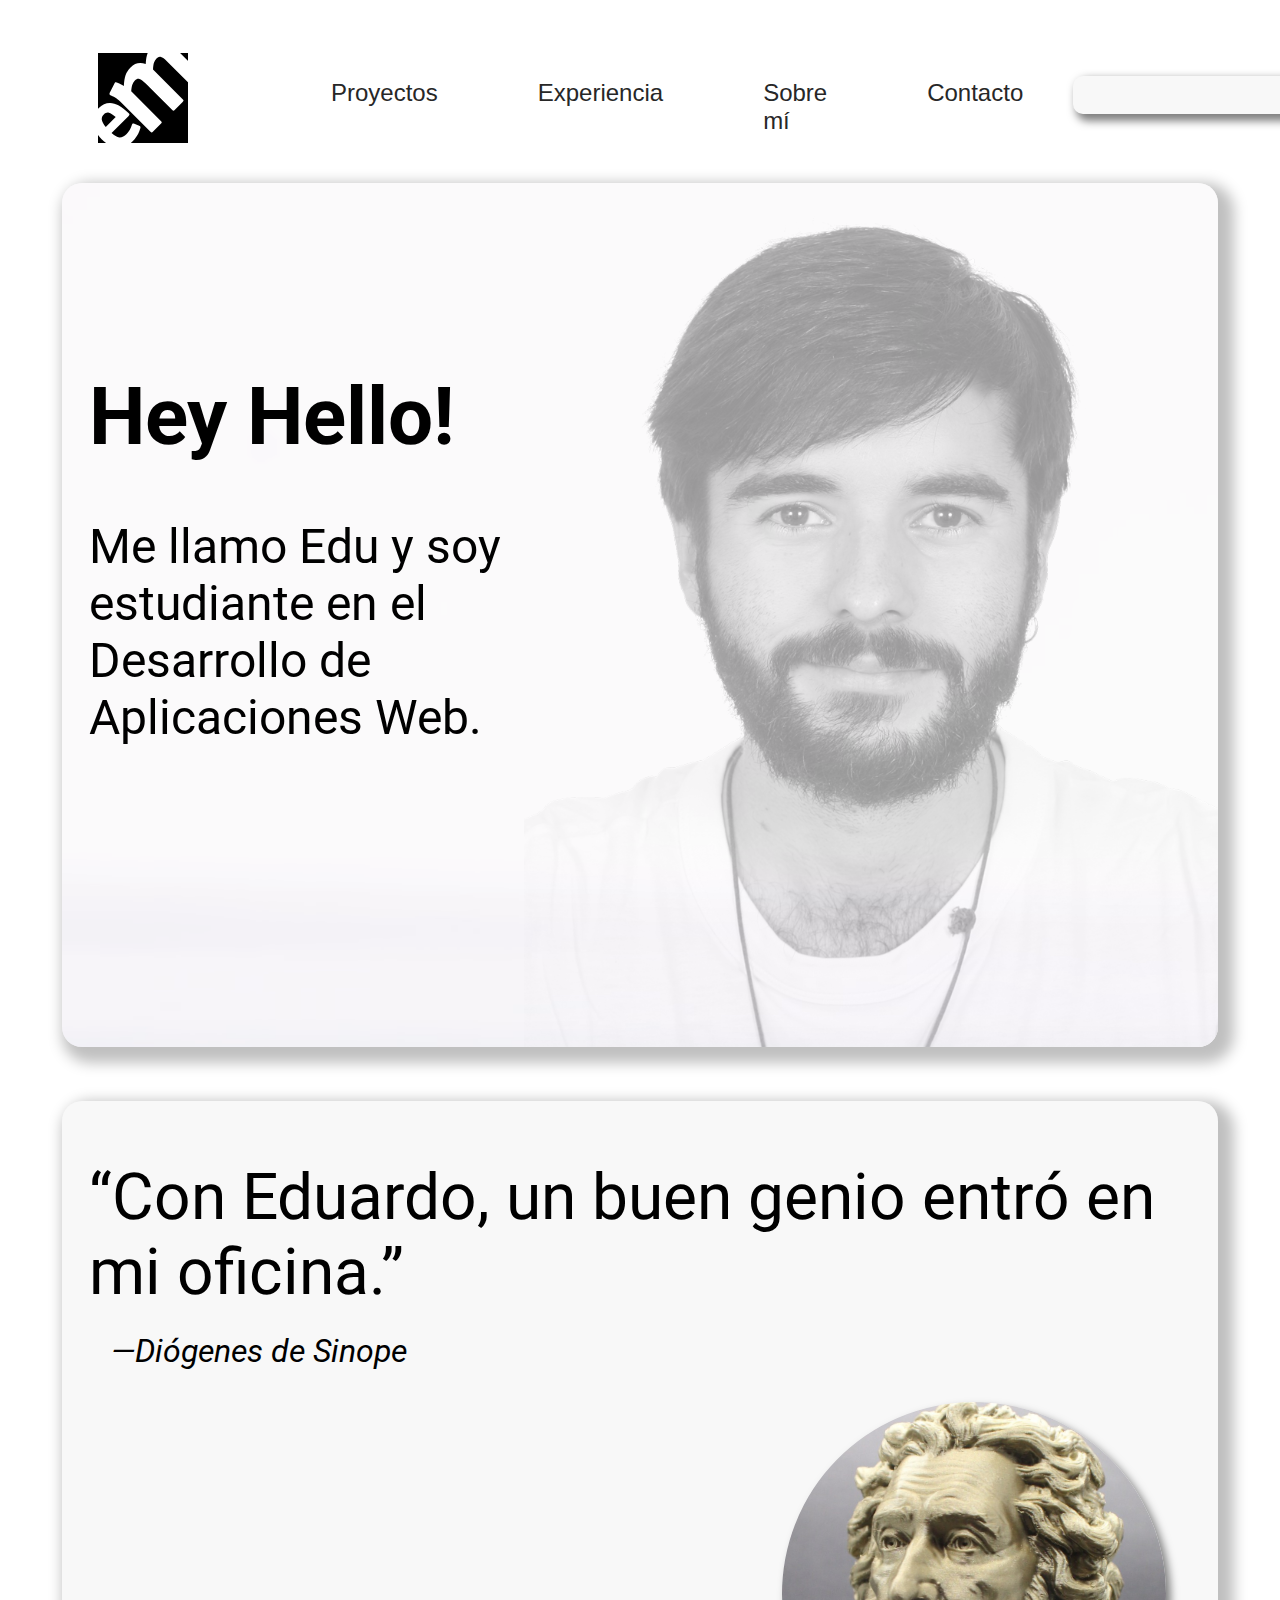
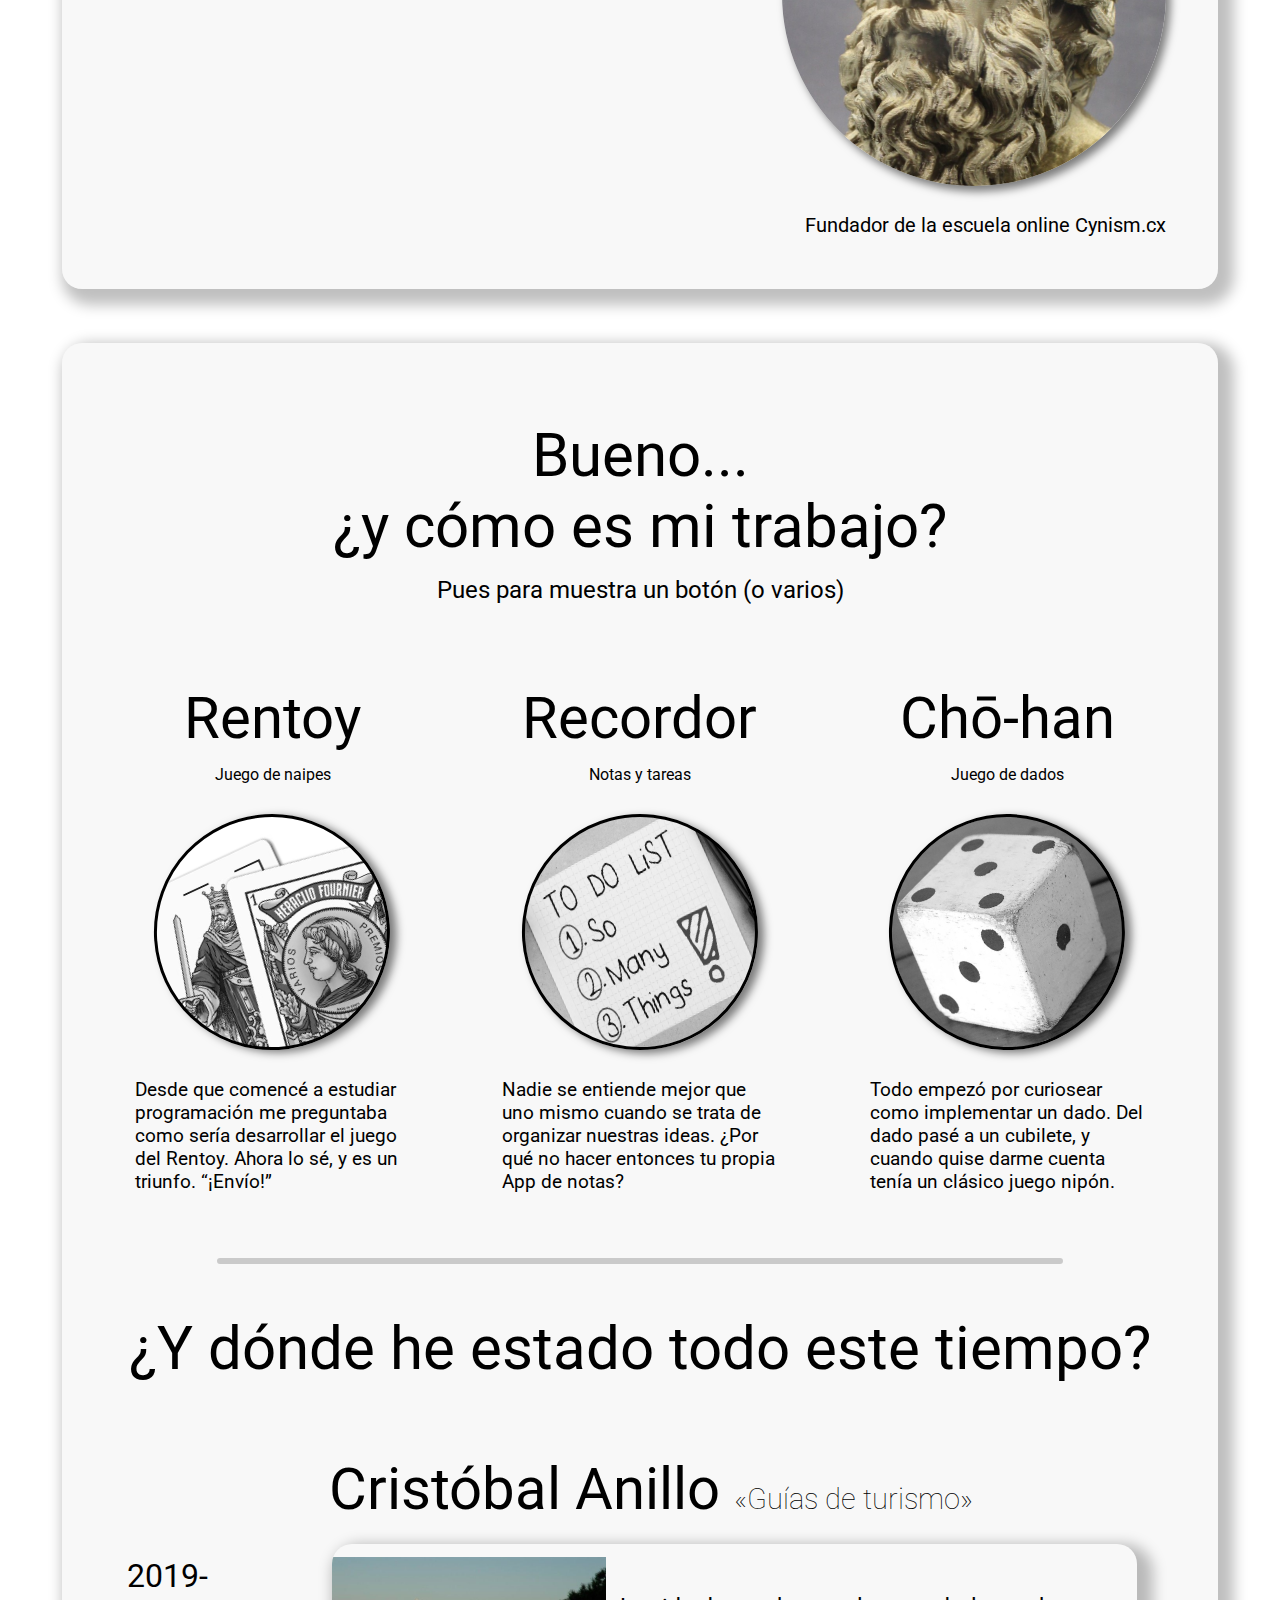
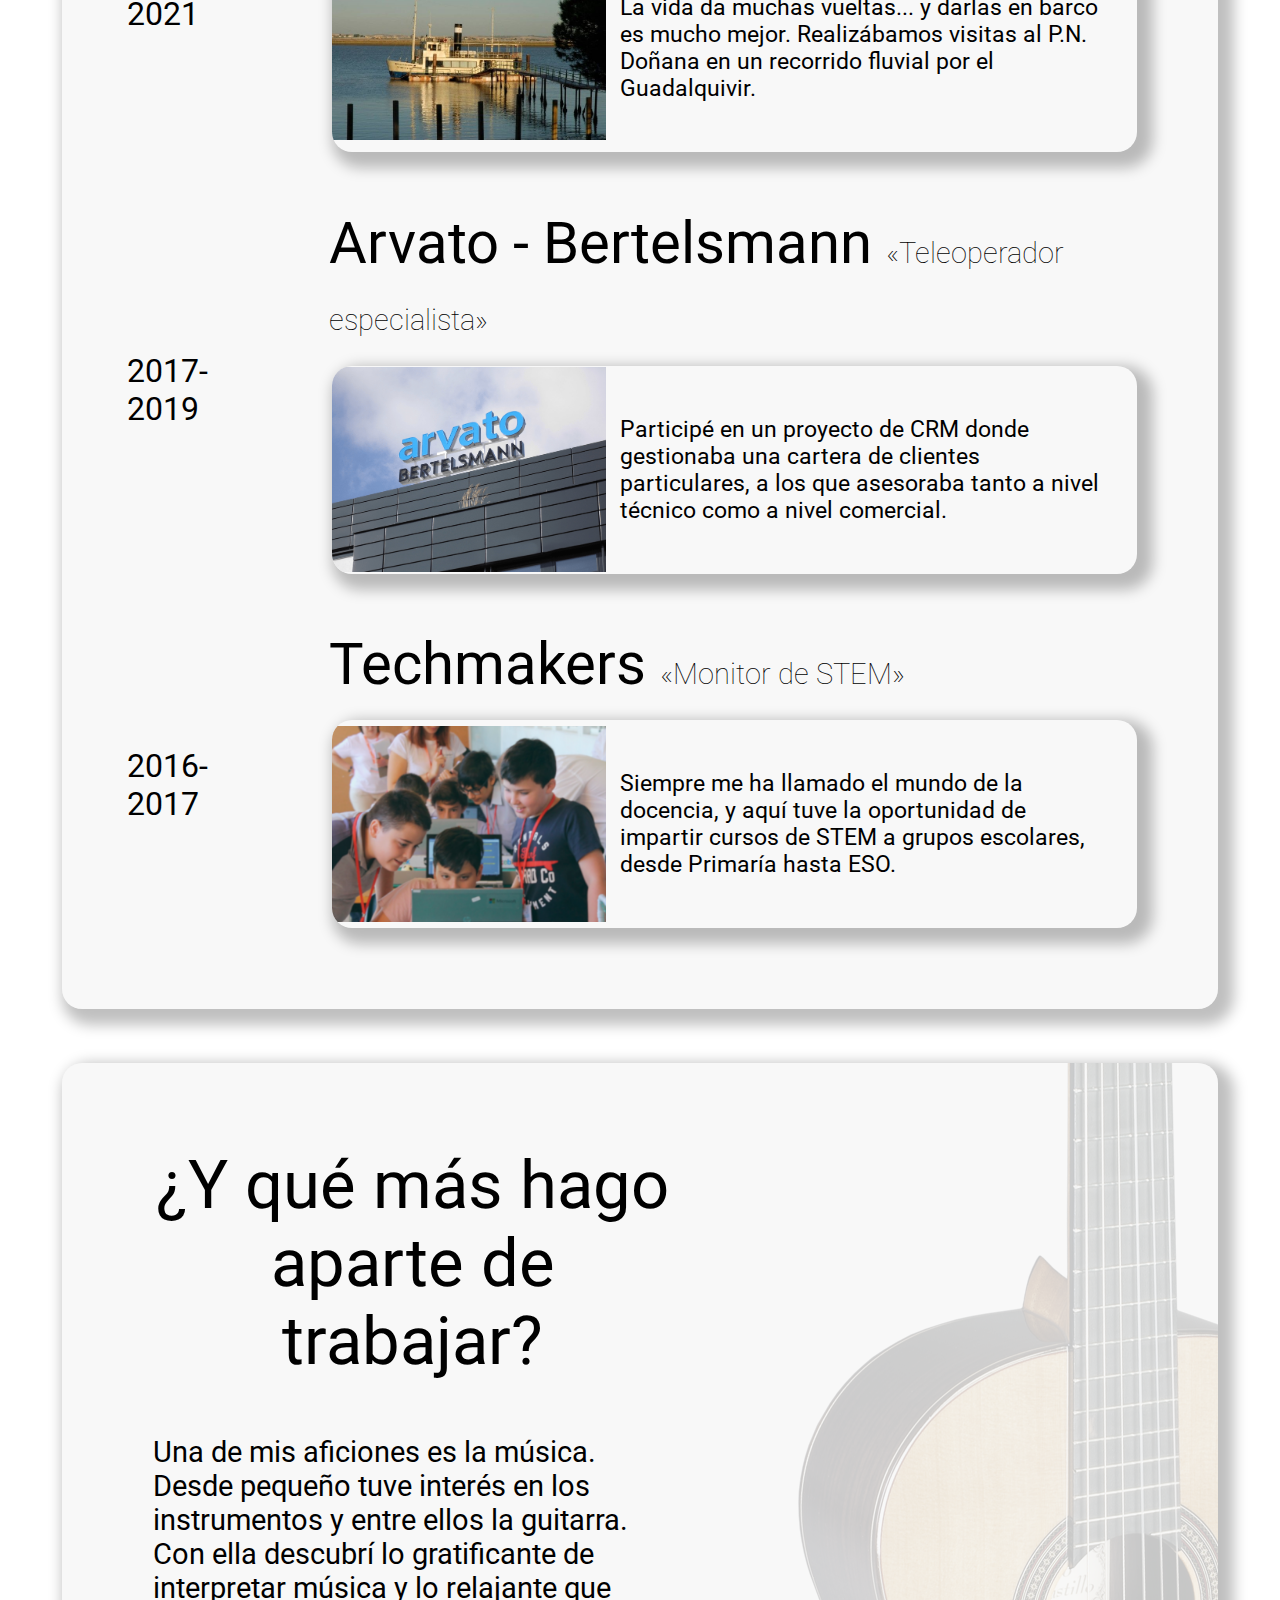
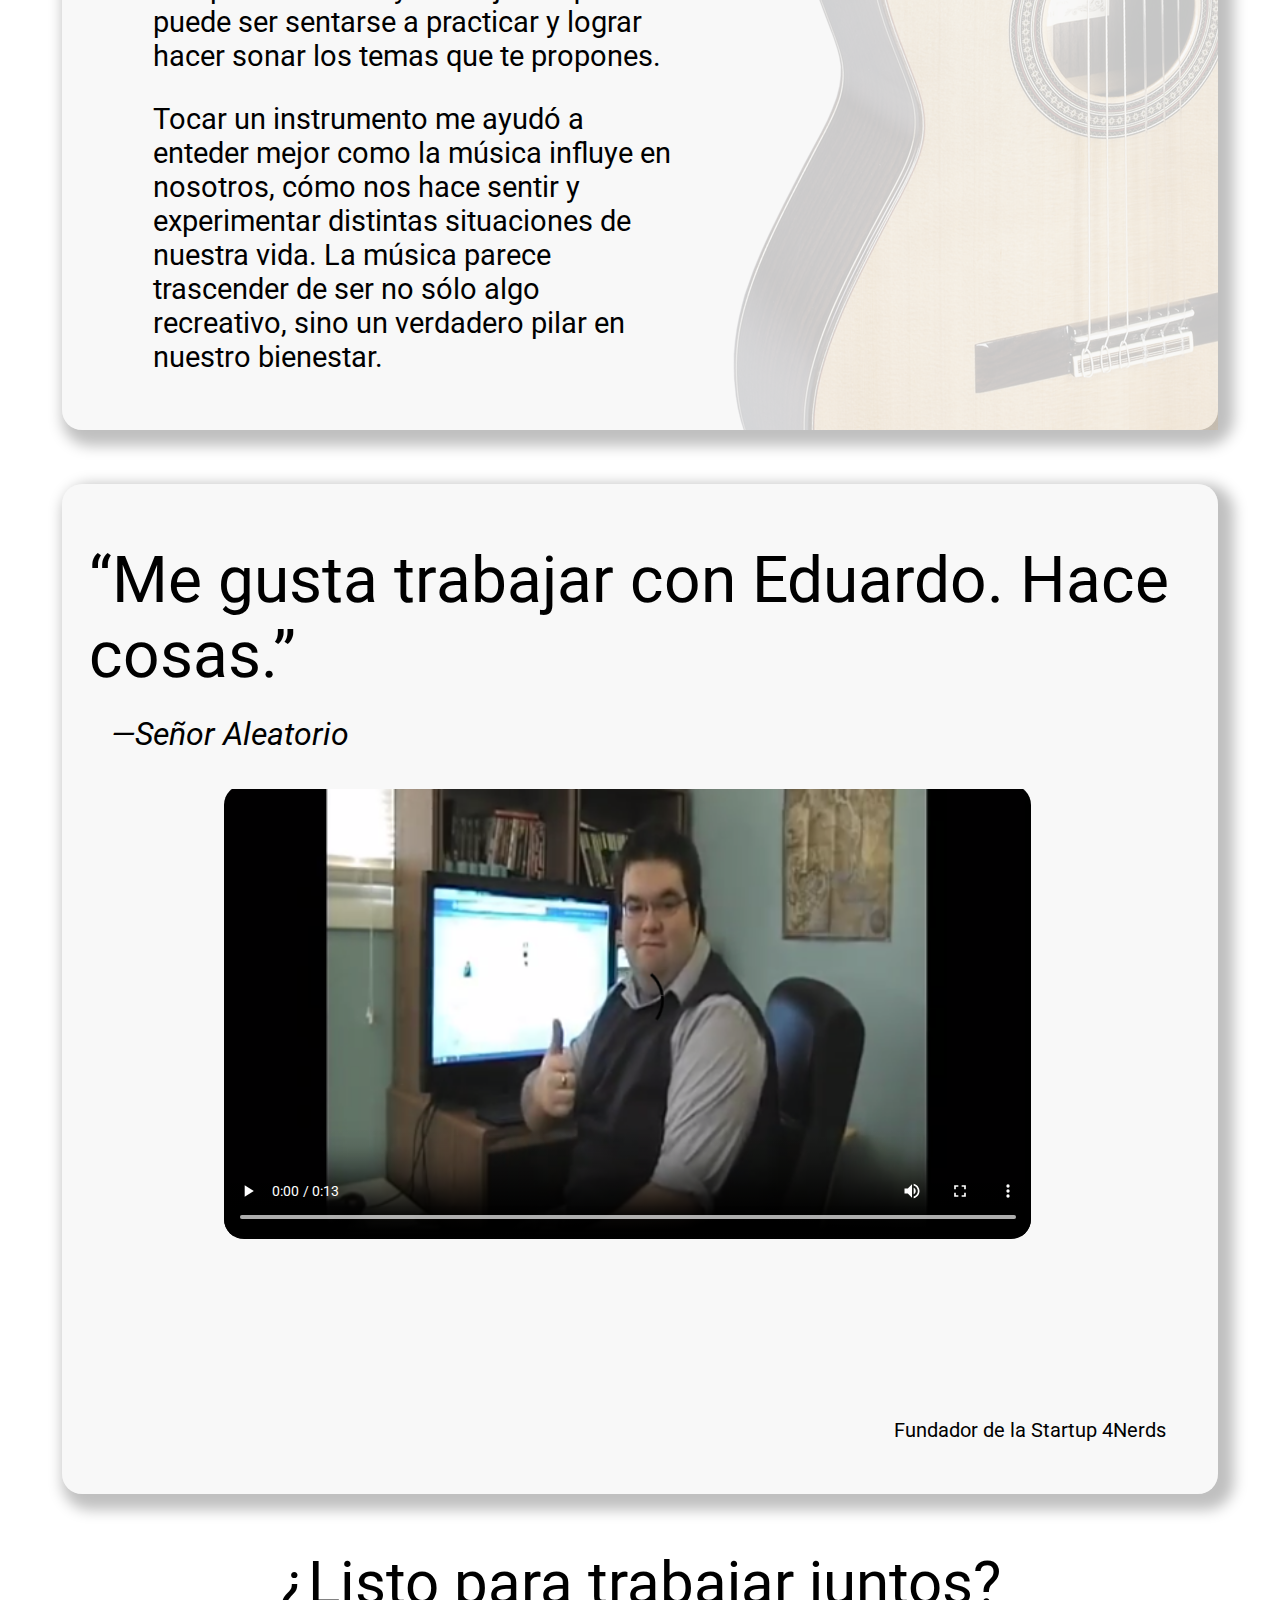
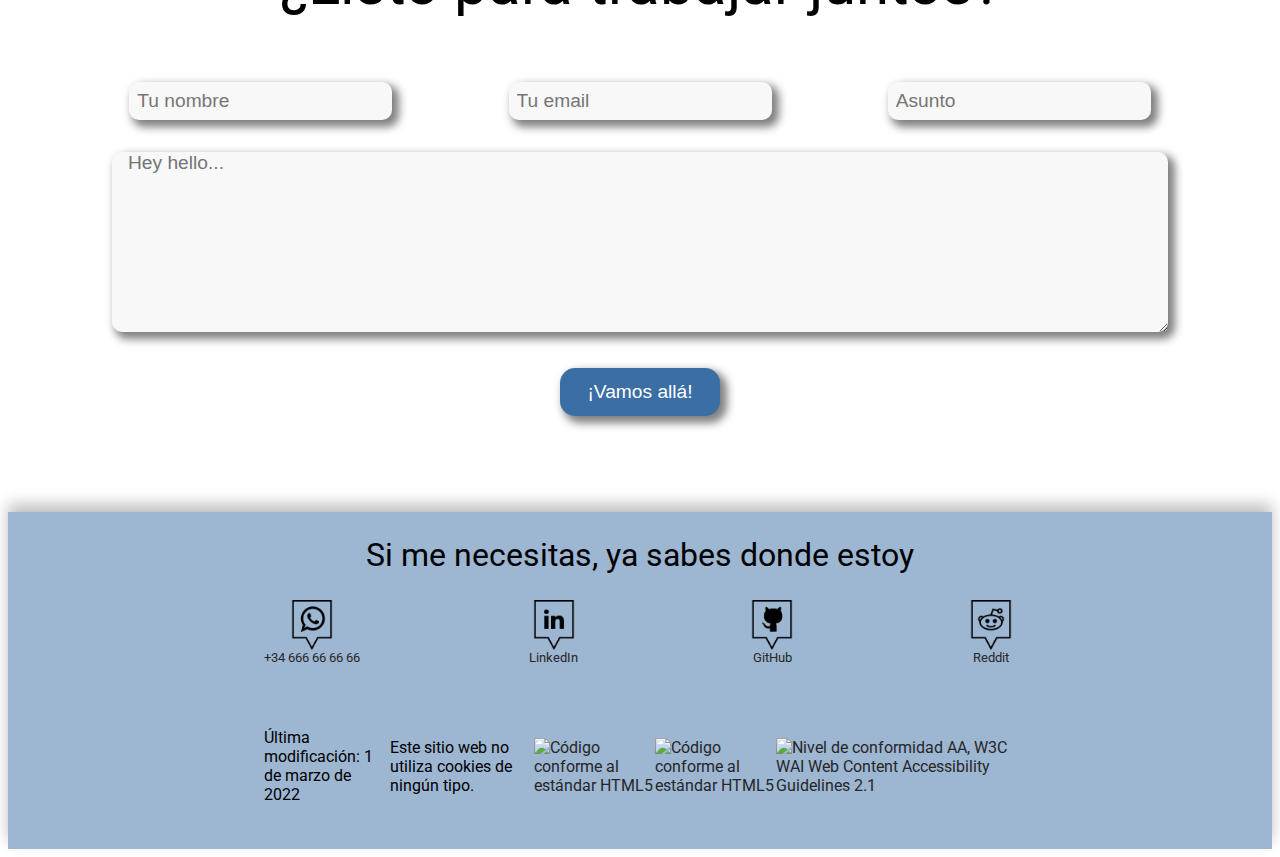
==== commit 5ada4643: "editado buscador de ultima hora para validar html" ====
--- a/index.html
+++ b/index.html
@@ -41,13 +41,13 @@
           <li><a href="#cv">Experiencia</a></li>
           <li><a href="#sobre">Sobre mí</a></li>
           <li><a href="#contacto">Contacto</a></li>
-          <div class="entrada">
-            <input type="text" id="buscador" title="buscador">
-          </div>
-          <div class="entrada">
-            <button>Buscar</button>
-          </div>
         </ul>
+        <div class="entrada">
+          <input type="text" id="buscador" title="buscador">
+        </div>
+        <div class="entrada">
+          <button>Buscar</button>
+        </div>
       </nav>
     </header>
 
--- a/styles/main.css
+++ b/styles/main.css
@@ -57,6 +57,14 @@
 h3+small {
   margin-top: -45px;
   margin-bottom: 30px;
+}
+
+/* Cambios de última hora :'( */
+nav {
+  display: flex;
+  flex-direction: row;
+  justify-content: space-around;
+  align-items: baseline;
 }
 
 /**************************
